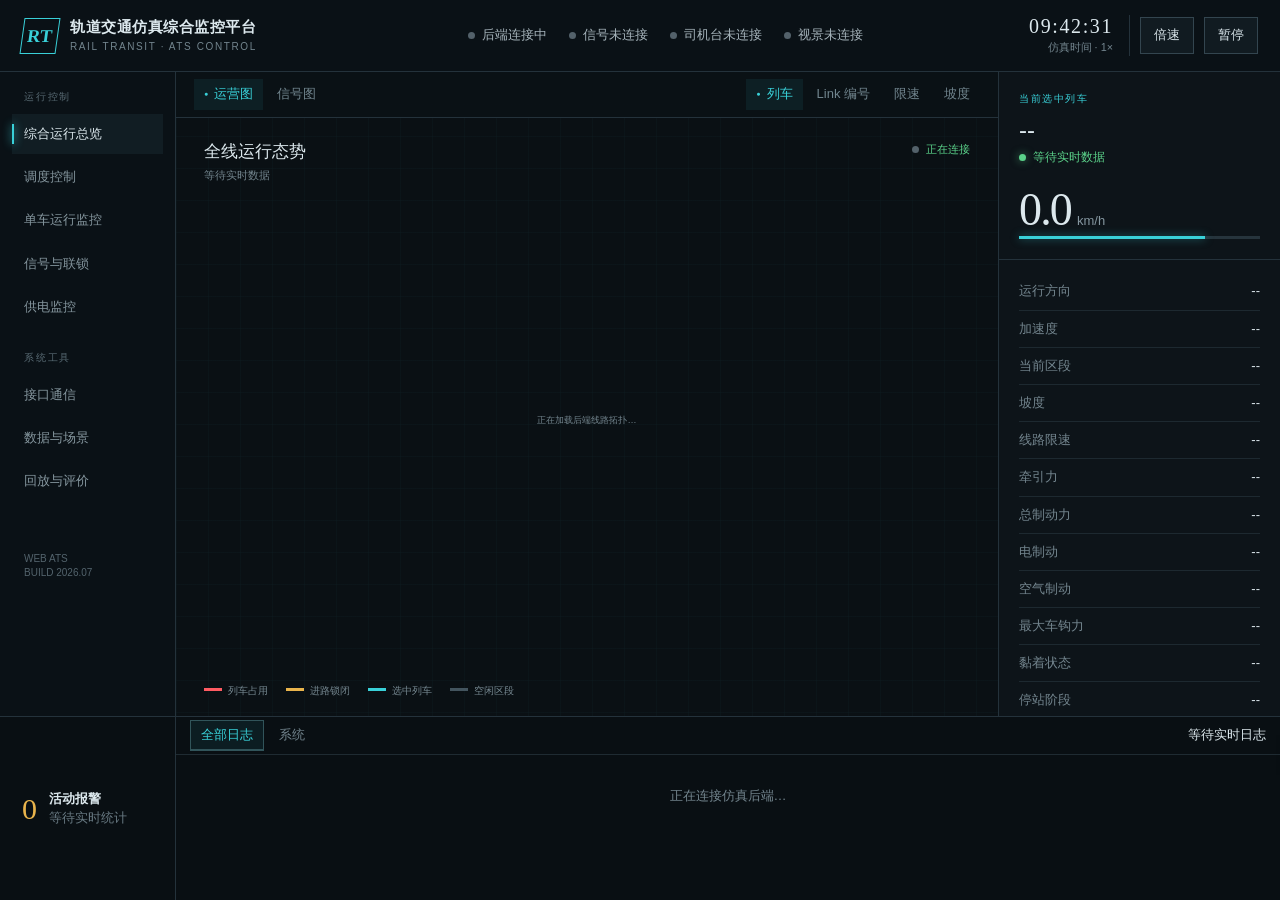
==== web-ats/index.html @ 75bfe8f9 "Merge branch 'main' into vehicle" ====
<!doctype html>
<html lang="zh-CN">
<head>
  <meta charset="UTF-8">
  <meta name="viewport" content="width=device-width, initial-scale=1.0">
  <title>轨道交通仿真综合监控平台</title>
  <style>
    :root {
      --bg: #080d11; --panel: #0d1419; --panel-2: #101a20; --line: #24323b;
      --text: #dce8ed; --muted: #73858e; --cyan: #39d0d8; --red: #ff5b62;
      --amber: #e9b44c; --green: #5bd28a; --rail: #43545e;
    }
    * { box-sizing: border-box; }
    html, body { margin: 0; height: 100%; overflow: hidden; }
    body { font: 13px/1.4 "Microsoft YaHei UI", "Segoe UI", sans-serif; color: var(--text); background: var(--bg); }
    button { font: inherit; color: inherit; }
    .app { height: 100vh; display: grid; grid-template-rows: 72px 1fr 184px; }
    .topbar { display: grid; grid-template-columns: 280px 1fr auto; align-items: center; padding: 0 22px; border-bottom: 1px solid var(--line); background: #0a1116; }
    .brand { display: flex; align-items: center; gap: 12px; letter-spacing: .04em; }
    .brand-mark { width: 36px; height: 36px; display: grid; place-items: center; border: 1px solid var(--cyan); color: var(--cyan); font: 700 18px "Segoe UI"; transform: skew(-8deg); }
    .brand strong { display: block; font-size: 15px; }
    .brand small { color: var(--muted); font-size: 10px; letter-spacing: .16em; }
    .system-strip { display: flex; justify-content: center; gap: 22px; }
    .system-strip span { color: #a5b3ba; white-space: nowrap; }
    .dot { display: inline-block; width: 7px; height: 7px; margin-right: 7px; border-radius: 50%; background: var(--green); box-shadow: 0 0 8px color-mix(in srgb, var(--green) 60%, transparent); }
    .dot.off { background: #53616a; box-shadow: none; }
    .top-actions { display: flex; align-items: center; gap: 10px; }
    .clock { padding-right: 16px; border-right: 1px solid var(--line); text-align: right; }
    .clock strong { display: block; font: 500 20px "Segoe UI"; letter-spacing: .08em; }
    .clock small { color: var(--muted); }
    .button { padding: 8px 13px; border: 1px solid #33454f; background: #111b21; cursor: pointer; transition: .18s ease; }
    .button:hover { border-color: var(--cyan); color: var(--cyan); }
    .button.active { color: #061013; background: var(--cyan); border-color: var(--cyan); }

    .workspace { min-height: 0; display: grid; grid-template-columns: 176px minmax(640px, 1fr) 282px; }
    .sidebar { border-right: 1px solid var(--line); background: #0a1116; padding: 18px 12px; }
    .section-label { margin: 0 12px 10px; color: #586a73; font-size: 10px; letter-spacing: .18em; }
    .nav { display: grid; gap: 3px; }
    .nav button { position: relative; width: 100%; padding: 11px 12px; border: 0; background: transparent; color: #85969e; text-align: left; cursor: pointer; }
    .nav button::before { content: ""; position: absolute; left: 0; top: 10px; bottom: 10px; width: 2px; background: transparent; }
    .nav button:hover { color: var(--text); background: #0e181e; }
    .nav button.active { color: var(--text); background: #111d23; }
    .nav button.active::before { background: var(--cyan); box-shadow: 0 0 9px var(--cyan); }
    .nav .num { float: right; color: #52626b; font: 10px "Segoe UI"; }
    .sidebar-meta { position: absolute; bottom: 136px; left: 24px; color: #53636c; font-size: 10px; }

    .main { min-width: 0; min-height: 0; display: grid; grid-template-rows: 46px 1fr; background-color: #0a1014; background-image: linear-gradient(rgba(57,208,216,.025) 1px, transparent 1px), linear-gradient(90deg, rgba(57,208,216,.025) 1px, transparent 1px); background-size: 32px 32px; }
    .toolbar { display: flex; align-items: center; justify-content: space-between; padding: 0 18px; border-bottom: 1px solid var(--line); background: rgba(10,17,22,.9); }
    .view-tabs, .layer-tools { display: flex; gap: 4px; }
    .tool { padding: 6px 10px; border: 0; color: #71858e; background: transparent; cursor: pointer; }
    .tool:hover, .tool.active { color: var(--cyan); background: rgba(57,208,216,.07); }
    .tool.active::before { content: "●"; font-size: 7px; margin-right: 6px; vertical-align: 2px; }
    .zoom-group { display: flex; align-items: center; gap: 3px; margin-left: 12px; padding-left: 12px; border-left: 1px solid var(--line); }
    .zoom-btn { width: 24px; height: 24px; padding: 0; border: 1px solid #33454f; color: #71858e; background: #111b21; cursor: pointer; font: 12px "Segoe UI"; display: grid; place-items: center; transition: .18s ease; }
    .zoom-btn:hover { border-color: var(--cyan); color: var(--cyan); }
    .zoom-slider { -webkit-appearance: none; width: 72px; height: 3px; background: #33454f; border-radius: 2px; outline: none; cursor: pointer; }
    .zoom-slider::-webkit-slider-thumb { -webkit-appearance: none; width: 12px; height: 12px; border-radius: 50%; background: var(--cyan); cursor: pointer; }
    .zoom-label { color: #71858e; font-size: 10px; min-width: 32px; text-align: center; }
    .map { position: relative; min-height: 0; overflow: hidden; padding: 24px 26px 12px; }
    .map-title { position: absolute; top: 22px; left: 28px; z-index: 2; }
    .map-title h1 { margin: 0; font-size: 17px; font-weight: 500; }
    .map-title p { margin: 4px 0 0; color: var(--muted); font-size: 11px; }
    .map-badge { position: absolute; top: 24px; right: 28px; color: var(--green); font-size: 11px; }
    .track-svg { width: 100%; height: 100%; min-height: 430px; }
    .rail { fill: none; stroke: var(--rail); stroke-width: 4; }
    .rail.locked { stroke: var(--amber); stroke-width: 7; opacity: .9; }
    .rail.occupied { stroke: var(--red); stroke-width: 8; }
    .platform { stroke: #71838c; stroke-width: 2; }
    .station text { fill: #91a2aa; font-size: 11px; text-anchor: middle; }
    .station circle { fill: #0b1217; stroke: #657780; stroke-width: 2; }
    .signal { stroke: #0a1014; stroke-width: 2; }
    .train { cursor: pointer; filter: drop-shadow(0 0 8px rgba(57,208,216,.25)); transition: filter .2s ease; }
    .train:hover, .train.selected { filter: drop-shadow(0 0 11px rgba(57,208,216,.8)) brightness(1.12); }
    .train rect { fill: #d9edf0; stroke: var(--cyan); stroke-width: 2; }
    .train text { fill: #071014; font-size: 11px; font-weight: 700; text-anchor: middle; }
    .train-tag { fill: var(--text); font-size: 10px; text-anchor: middle; }
    .direction { fill: #53656e; font-size: 10px; letter-spacing: .18em; }
    .legend { position: absolute; left: 28px; bottom: 18px; display: flex; gap: 18px; color: #768891; font-size: 10px; }
    .legend i { display: inline-block; width: 18px; height: 3px; margin: 0 6px 3px 0; background: var(--rail); }
    .legend .l-red { background: var(--red); } .legend .l-amber { background: var(--amber); } .legend .l-cyan { background: var(--cyan); }

    .inspector { border-left: 1px solid var(--line); background: var(--panel); overflow: auto; }
    .inspector-head { padding: 20px; border-bottom: 1px solid var(--line); }
    .eyebrow { color: var(--cyan); font-size: 10px; letter-spacing: .16em; }
    .inspector h2 { margin: 7px 0 2px; font-size: 24px; font-weight: 500; }
    .state-line { color: var(--green); font-size: 12px; }
    .speed { display: flex; align-items: baseline; gap: 6px; margin-top: 18px; }
    .speed strong { font: 300 46px "Segoe UI"; letter-spacing: -.04em; }
    .speed span { color: #84969f; }
    .speedbar { height: 3px; background: #26343c; }
    .speedbar span { display: block; width: 77%; height: 100%; background: var(--cyan); box-shadow: 0 0 8px rgba(57,208,216,.5); }
    .metrics { padding: 13px 20px; }
    .metric { display: flex; justify-content: space-between; padding: 9px 0; border-bottom: 1px solid rgba(36,50,59,.7); }
    .metric span { color: var(--muted); } .metric b { font-weight: 500; }
    .metric .safe { color: var(--green); }
    .inspector-actions { padding: 8px 20px 20px; display: grid; grid-template-columns: 1fr 1fr; gap: 8px; }
    .danger { border-color: #71373c; color: #ff8c91; }
    .danger:hover { border-color: var(--red); color: white; background: #4c2025; }

    .dock { display: grid; grid-template-columns: 176px 1fr; border-top: 1px solid var(--line); background: #090f13; }
    .alarm-count { display: flex; align-items: center; gap: 12px; padding: 0 22px; border-right: 1px solid var(--line); }
    .alarm-count strong { font: 400 30px "Segoe UI"; color: var(--amber); }
    .dock-main { min-width: 0; display: grid; grid-template-rows: 38px 1fr; }
    .dock-tabs { display: flex; align-items: end; gap: 2px; border-bottom: 1px solid #1f2b32; padding-left: 14px; }
    .dock-tabs button { padding: 8px 13px; border: 0; background: transparent; color: #657780; cursor: pointer; }
    .dock-tabs button.active { color: var(--text); border-bottom: 2px solid var(--cyan); }
    .dock-tabs { justify-content: space-between; align-items: center; padding: 0 14px; }
    .log-filters { display: flex; gap: 4px; overflow-x: auto; }
    .log-filters button { padding: 5px 10px; border: 1px solid transparent; background: transparent; color: #71838c; cursor: pointer; white-space: nowrap; }
    .log-filters button.active { color: var(--cyan); border-color: #31545a; background: rgba(57,208,216,.07); }
    .log { overflow: auto; padding: 7px 18px 12px; color: #87979f; }
    .log-row { display: grid; grid-template-columns: 92px 72px 90px minmax(240px,1fr) 92px 80px; gap: 8px; padding: 4px 0; border-bottom: 1px solid rgba(36,50,59,.45); }
    .log-row time { color: #556871; font-family: Consolas, monospace; }
    .log-row .ok { color: var(--green); } .log-row .warn { color: var(--amber); }
    .log-row .critical { color: var(--red); }
    .log-empty { padding: 25px 0; color: var(--muted); text-align: center; }
    .inline-form { display: flex; align-items: end; gap: 8px; padding: 12px 0 18px; border-bottom: 1px solid var(--line); }
    .field { display: grid; gap: 5px; min-width: 110px; }
    .field label { color: var(--muted); font-size: 10px; }
    .field input, .field select { height: 34px; padding: 0 9px; border: 1px solid #33454f; color: var(--text); background: #0b1318; font: inherit; }
    .field input:focus, .field select:focus { outline: 1px solid var(--cyan); border-color: var(--cyan); }
    .button:disabled { opacity: .45; cursor: not-allowed; }

    .modal-backdrop { position: fixed; inset: 0; display: grid; place-items: center; z-index: 10; background: rgba(2,7,10,.72); backdrop-filter: blur(4px); opacity: 0; pointer-events: none; transition: opacity .2s; }
    .modal-backdrop.open { opacity: 1; pointer-events: auto; }
    .modal { width: 430px; border: 1px solid #3b4a52; background: #10181e; box-shadow: 0 24px 90px #000; transform: translateY(10px); transition: transform .2s; }
    .open .modal { transform: none; }
    .modal header { padding: 18px 20px; border-bottom: 1px solid var(--line); }
    .modal header strong { display: block; font-size: 16px; color: #ff9ba0; }
    .modal .content { padding: 18px 20px; color: #9aabb3; }
    .modal .content p { margin: 0 0 14px; color: var(--text); }
    .modal .content dl { display: grid; grid-template-columns: 1fr 1fr; gap: 7px; margin: 0; }
    .modal dt { color: #657780; } .modal dd { margin: 0; text-align: right; }
    .modal footer { padding: 14px 20px; display: flex; justify-content: flex-end; gap: 8px; border-top: 1px solid var(--line); }
    .toast { position: fixed; right: 24px; bottom: 136px; z-index: 20; padding: 12px 16px; border-left: 3px solid var(--green); background: #13221c; box-shadow: 0 12px 40px #0008; transform: translateX(120%); transition: transform .3s ease; }
    .toast.show { transform: none; }
    .workspace { position: relative; }
    .subpage { position: absolute; z-index: 5; inset: 0 0 0 176px; display: none; overflow: auto; background: #0a1014; animation: pageIn .22s ease; }
    .subpage.open { display: block; }
    @keyframes pageIn { from { opacity: 0; transform: translateY(6px); } to { opacity: 1; transform: none; } }
    .page-head { height: 78px; display: flex; align-items: center; justify-content: space-between; padding: 0 28px; border-bottom: 1px solid var(--line); background: #0b1217; }
    .page-head h1 { margin: 0 0 4px; font-size: 20px; font-weight: 500; } .page-head p { margin: 0; color: var(--muted); font-size: 11px; }
    .page-body { height: calc(100% - 78px); min-height: 600px; display: grid; }
    .split { grid-template-columns: minmax(520px, 1fr) 360px; }
    .pane { min-width: 0; padding: 22px 26px; border-right: 1px solid var(--line); overflow: auto; }
    .pane:last-child { border-right: 0; }
    .pane-title { display: flex; justify-content: space-between; align-items: center; margin-bottom: 16px; }
    .pane-title h2 { margin: 0; font-size: 14px; font-weight: 500; } .pane-title span { color: var(--muted); font-size: 10px; }
    .data-table { width: 100%; border-collapse: collapse; }
    .data-table th { padding: 10px 12px; border-bottom: 1px solid #35454e; color: #62747d; font-size: 10px; font-weight: 500; text-align: left; letter-spacing: .08em; }
    .data-table td { padding: 13px 12px; border-bottom: 1px solid #1d2930; color: #a8b7be; }
    .data-table tr[data-select] { cursor: pointer; } .data-table tbody tr:hover, .data-table tr.selected { background: rgba(57,208,216,.06); }
    .data-table tr.selected td:first-child { box-shadow: inset 2px 0 var(--cyan); color: var(--cyan); }
    .status { display: inline-flex; align-items: center; gap: 6px; } .status::before { content:""; width: 6px; height: 6px; border-radius: 50%; background: var(--green); }
    .status.warn::before { background: var(--amber); } .status.stop::before { background: var(--red); } .status.off::before { background: #53616a; }
    .command-hero { padding: 16px 0 22px; border-bottom: 1px solid var(--line); }
    .command-hero strong { display:block; font: 300 34px "Segoe UI"; } .command-hero span { color: var(--green); }
    .command-grid { display: grid; grid-template-columns: 1fr 1fr; gap: 8px; margin-top: 18px; }
    .command-grid .button { text-align: left; } .command-grid .wide { grid-column: 1/-1; }
    .big-speed { display: grid; place-items: center; min-height: 265px; border-bottom: 1px solid var(--line); background: radial-gradient(circle, rgba(57,208,216,.07), transparent 55%); }
    .big-speed strong { font: 300 92px "Segoe UI"; letter-spacing: -.07em; } .big-speed small { color: var(--muted); font-size: 14px; }
    .arc { width: 330px; height: 8px; margin-top: -48px; background: linear-gradient(90deg,var(--cyan) 77%,#26343c 77%); box-shadow: 0 0 14px rgba(57,208,216,.25); }
    .chart { position: relative; height: 220px; margin-top: 20px; border-left: 1px solid #31414a; border-bottom: 1px solid #31414a; background-image: linear-gradient(rgba(57,208,216,.04) 1px,transparent 1px),linear-gradient(90deg,rgba(57,208,216,.04) 1px,transparent 1px); background-size: 44px 44px; overflow:hidden; }
    .chart svg { width:100%; height:100%; } .chart-label { position:absolute; top:8px; left:12px; color:var(--muted); font-size:10px; }
    .kv-grid { display:grid; grid-template-columns:1fr 1fr; gap:0 22px; } .kv { display:flex; justify-content:space-between; padding:11px 0; border-bottom:1px solid #1e2b32; } .kv span{color:var(--muted)}
    .signal-canvas { position:relative; min-height:430px; margin-top:12px; border:1px solid #213039; background-color:#080e12; background-image:radial-gradient(#25343d 1px,transparent 1px); background-size:20px 20px; overflow:hidden; }
    .signal-canvas svg { width:100%; height:100%; min-height:430px; } .device-list { display:grid; gap:0; }
    .device { display:grid; grid-template-columns:58px 1fr auto; gap:10px; padding:12px 0; border-bottom:1px solid #202d34; align-items:center; } .device code{color:var(--cyan)} .device small{color:var(--muted)}
    .topology { display:grid; grid-template-columns:repeat(5,1fr); align-items:center; gap:18px; margin:42px 0 52px; }
    .node { padding:18px 10px; border:1px solid #344750; text-align:center; background:#0d171c; } .node.core { border-color:var(--cyan); box-shadow:0 0 22px rgba(57,208,216,.09); }
    .connector { height:1px; background:linear-gradient(90deg,#344750,var(--cyan),#344750); }
    .hexbox { margin-top:15px; padding:14px; border:1px solid #263740; color:#8ca1aa; background:#070c0f; font:12px/1.8 Consolas,monospace; word-spacing:8px; }
    .power-state { display:grid; grid-template-columns:1fr 1fr; align-items:center; min-height:240px; border-bottom:1px solid var(--line); }
    .power-value strong { display:block; font:300 62px "Segoe UI"; color:var(--green); } .power-value span{color:var(--muted)}
    .power-line { position:relative; height:54px; background:linear-gradient(90deg,var(--green),var(--green)) center/100% 3px no-repeat; } .power-line i{position:absolute;top:19px;width:16px;height:16px;border:3px solid var(--green);background:#0a1014;transform:rotate(45deg)}
    .scene-grid { display:grid; grid-template-columns:repeat(3,1fr); border-top:1px solid var(--line); border-left:1px solid var(--line); } .scene { min-height:150px; padding:20px; border-right:1px solid var(--line); border-bottom:1px solid var(--line); cursor:pointer; } .scene:hover{background:#101a20}.scene.active{box-shadow:inset 0 2px var(--cyan);background:rgba(57,208,216,.05)} .scene h3{margin:28px 0 5px;font-size:15px}.scene p{margin:0;color:var(--muted);font-size:11px}
    .timeline { height:72px; display:flex; align-items:center; gap:14px; border-bottom:1px solid var(--line); } .timeline .track{flex:1;height:3px;background:#2a3941;position:relative}.timeline .track span{display:block;width:64%;height:100%;background:var(--cyan)}.timeline .track i{position:absolute;left:64%;top:-6px;width:15px;height:15px;border-radius:50%;background:var(--cyan)}
    .score { font:300 68px "Segoe UI"; color:var(--cyan); } .score small{font-size:12px;color:var(--muted)}
    .handle-traction { border-color:#4ade80; color:#4ade80; background:#0a1a0e; } .handle-traction:hover,.handle-traction.active { background:#16a34a; color:#fff; border-color:#16a34a; }
    .handle-brake { border-color:#f87171; color:#f87171; background:#1a0a0a; } .handle-brake:hover,.handle-brake.active { background:#dc2626; color:#fff; border-color:#dc2626; }
    .handle-coast { border-color:#94a3b8; color:#94a3b8; background:#111; } .handle-coast:hover,.handle-coast.active { background:#64748b; color:#fff; border-color:#64748b; }
    @media (max-width: 1100px) { .workspace { grid-template-columns: 150px 1fr 250px; } .system-strip span:nth-child(n+3) { display:none; } .sidebar-meta { display:none; } }
  </style>
</head>
<body>
  <div class="app">
    <header class="topbar">
      <div class="brand"><div class="brand-mark">RT</div><div><strong>轨道交通仿真综合监控平台</strong><small>RAIL TRANSIT · ATS CONTROL</small></div></div>
      <div class="system-strip">
        <span id="backendStatus"><i class="dot off"></i>后端连接中</span><span id="signalStatus"><i class="dot off"></i>信号未连接</span><span id="plcStatus"><i class="dot off"></i>司机台未连接</span><span id="visionStatus"><i class="dot off"></i>视景未连接</span>
      </div>
      <div class="top-actions"><div class="clock"><strong id="clock">09:42:31</strong><small>仿真时间 · <span id="rate">1×</span></small></div><button class="button" id="speedBtn">倍速</button><button class="button" id="pauseBtn">暂停</button></div>
    </header>

    <section class="workspace">
      <aside class="sidebar">
        <p class="section-label">运行控制</p>
        <nav class="nav" aria-label="运行控制">
          <button class="active" data-page="overview" aria-current="page">综合运行总览</button><button data-page="dispatch">调度控制</button><button data-page="train">单车运行监控</button><button data-page="signal">信号与联锁</button><button data-page="power">供电监控</button>
        </nav>
        <p class="section-label" style="margin-top:24px">系统工具</p>
        <nav class="nav" aria-label="系统工具"><button data-page="interface">接口通信</button><button data-page="scene">数据与场景</button><button data-page="replay">回放与评价</button></nav>
        <div class="sidebar-meta">WEB ATS<br>BUILD 2026.07</div>
      </aside>

      <main class="main">
        <div class="toolbar">
          <div class="view-tabs"><button class="tool active" data-view="overview" aria-pressed="true">运营图</button><button class="tool" data-view="signal" aria-pressed="false">信号图</button></div>
          <div class="layer-tools"><button class="tool active" data-layer="trains" aria-pressed="true">列车</button><button class="tool" data-layer="links" aria-pressed="false">Link 编号</button><button class="tool" disabled title="后端尚未提供线路限速曲线">限速</button><button class="tool" disabled title="后端尚未提供坡度曲线">坡度</button></div>
        </div>
        <div class="map">
          <div class="map-title"><h1>全线运行态势</h1><p id="mapSummary">等待实时数据</p></div><div class="map-badge data-health" id="dataHealth"><i class="dot off"></i>正在连接</div>
          <svg class="track-svg" id="overviewTrackSvg" viewBox="0 0 1100 540" role="img" aria-label="后端主干线实时运行图"><text x="550" y="270" text-anchor="middle" fill="#73858e">正在加载后端线路拓扑…</text></svg>
          <aside class="link-detail" id="linkDetail" hidden aria-live="polite"><header><h2 id="linkDetailTitle">Link 详情</h2><button id="closeLinkDetail" aria-label="关闭区段详情">✕</button></header><dl><dt>方向</dt><dd id="linkDirection">—</dd><dt>里程范围</dt><dd id="linkRange">—</dd><dt>区段长度</dt><dd id="linkLength">—</dd><dt>占用状态</dt><dd id="linkOccupancy">—</dd><dt>锁闭状态</dt><dd id="linkLock">—</dd><dt>邻近车站</dt><dd id="linkStations">—</dd></dl></aside>
          <div class="legend"><span><i class="l-red"></i>列车占用</span><span><i class="l-amber"></i>进路锁闭</span><span><i class="l-cyan"></i>选中列车</span><span><i></i>空闲区段</span></div>
        </div>
      </main>

      <aside class="inspector">
        <div class="inspector-head"><div class="eyebrow">当前选中列车</div><h2 id="trainName">--</h2><div class="state-line"><i class="dot"></i><span id="trainState">等待实时数据</span></div><div class="speed"><strong id="trainSpeed">0.0</strong><span>km/h</span></div><div class="speedbar"><span id="speedBar"></span></div></div>
        <div class="metrics"><div class="metric"><span>运行方向</span><b id="direction">--</b></div><div class="metric"><span>加速度</span><b id="acceleration">--</b></div><div class="metric"><span>当前区段</span><b id="section">--</b></div><div class="metric"><span>坡度</span><b id="gradient">--</b></div><div class="metric"><span>线路限速</span><b id="limit">--</b></div><div class="metric"><span>牵引力</span><b id="tractiveForce">--</b></div><div class="metric"><span>总制动力</span><b id="brakeForce">--</b></div><div class="metric"><span>电制动</span><b id="electricBrake">--</b></div><div class="metric"><span>空气制动</span><b id="frictionBrake">--</b></div><div class="metric"><span>最大车钩力</span><b id="couplerForce">--</b></div><div class="metric"><span>黏着状态</span><b id="adhesionStatus">--</b></div><div class="metric"><span>停站阶段</span><b id="stationPhase">--</b></div><div class="metric"><span>前方信号</span><b id="signalOverview">--</b></div><div class="metric"><span>下一站 / 站距</span><b id="nextStation">--</b></div><div class="metric"><span>供电状态</span><b class="safe" id="overviewPower">--</b></div><div class="metric"><span>车门状态</span><b id="overviewDoors">--</b></div><div class="metric"><span>天气/黏着</span><b id="overviewWeather">--</b></div><div class="metric"><span>编组</span><b id="overviewConsist">--</b></div><div class="metric"><span>牵引电耗</span><b id="overviewTractionEnergy">--</b></div><div class="metric"><span>再生回收</span><b id="overviewRegenEnergy">--</b></div><div class="metric"><span>净能耗 / 吨公里</span><b id="overviewNetEnergy">--</b></div></div>
        <div class="inspector-actions"><button class="button" id="detailBtn">单车详情</button><button class="button danger" id="emergencyBtn">紧急停车</button></div>
      </aside>
      <section class="subpage" id="subpage"></section>
    </section>

    <footer class="dock">
      <div class="alarm-count"><strong id="alarmCount">0</strong><div><b>活动报警</b><br><span id="alarmSummary" style="color:#697a83">等待实时统计</span></div></div>
      <div class="dock-main"><div class="dock-tabs"><div class="log-filters" id="logFilters"><button class="active" data-log-train="">全部日志</button><button data-log-train="system">系统</button></div><span id="logCount">等待实时日志</span></div><div class="log" id="eventLog"><div class="log-empty">正在连接仿真后端…</div></div></div>
    </footer>
  </div>

  <div class="modal-backdrop" id="modal"><div class="modal"><header><strong>确认紧急停车命令</strong><span>该操作将立即切除牵引并施加最大制动力</span></header><div class="content"><p>确认对 <b id="modalTrain">2车</b> 下发紧急停车命令？</p><dl><dt>当前速度</dt><dd id="modalSpeed">61.4 km/h</dd><dt>当前位置</dt><dd>Link 38 / Seg 127</dd><dt>预计制动距离</dt><dd>246 m</dd></dl></div><footer><button class="button" id="cancelBtn">取消</button><button class="button danger" id="confirmBtn">确认紧急停车</button></footer></div></div>
  <div class="toast" id="toast">✓ 2车紧急停车命令已执行，车辆进入紧急制动状态。</div>
  <script>
    const trains = {
      1:{speed:'43.8',state:'ATO 正常运行',direction:'上行',section:'苏庄—良乡南关',next:'良乡南关',distance:'716 m',limit:'70 km/h',signal:'● 绿灯'},
      2:{speed:'61.4',state:'ATO 正常运行',direction:'下行',section:'良乡大学城北—良乡大学城',next:'良乡大学城',distance:'483 m',limit:'80 km/h',signal:'● 绿灯'},
      3:{speed:'0.0',state:'站台扣车',direction:'下行',section:'稻田站台',next:'长阳',distance:'—',limit:'60 km/h',signal:'● 红灯'}
    };
    const pageTemplates = {
      drive: `<header class="page-head"><div><h1>司控器驾驶</h1><p id="driveSubtitle">模拟实体司控器手柄 — 仅手动模式可用</p></div><div class="field"><label for="driveTrainSelect">控制列车</label><select id="driveTrainSelect"></select></div></header><div class="page-body split"><section class="pane"><div class="pane-title"><h2>司控器手柄</h2><span id="driveMode">等待数据</span></div><div class="command-hero"><strong id="driveLevelName">COAST</strong><span id="driveLevelDesc">惰行</span></div><div style="display:grid;grid-template-columns:1fr 1fr;gap:0 16px;margin:8px 0"><div><div style="color:var(--green);font-size:10px;margin-bottom:4px">牵引力 %</div><div class="speedbar" style="height:12px;border-radius:6px"><span id="driveTractionBar" style="width:0%;background:linear-gradient(90deg,#4ade80,#16a34a);border-radius:6px;display:block;height:100%"></span></div></div><div><div style="color:var(--red);font-size:10px;margin-bottom:4px">制动力 %</div><div class="speedbar" style="height:12px;border-radius:6px"><span id="driveBrakeBar" style="width:0%;background:linear-gradient(270deg,#f87171,#dc2626);border-radius:6px;display:block;height:100%;margin-left:auto"></span></div></div></div><div class="command-grid" style="margin-top:14px"><button class="button handle-traction" data-handle="FULL_TRACTION">P3 全力牵引<br><small>100%</small></button><button class="button handle-traction" data-handle="MEDIUM_TRACTION">P2 中速牵引<br><small>66%</small></button><button class="button handle-traction" data-handle="LOW_TRACTION">P1 低速牵引<br><small>33%</small></button><button class="button handle-coast active wide" data-handle="COAST">惰行 · COAST<br><small>0%</small></button><button class="button handle-brake" data-handle="SERVICE_BRAKE">B1 常用制动<br><small>40%</small></button><button class="button handle-brake" data-handle="FULL_BRAKE">B2 全制动<br><small>70%</small></button><button class="button danger" data-handle="EMERGENCY_BRAKE">EB 紧急制动<br><small>100%</small></button></div><p style="color:var(--muted);margin-top:12px">提示：若列车处于自动驾驶模式，手柄按钮将被禁用。请先切换到手动驾驶。</p></section><aside class="pane"><div class="pane-title"><h2>实时车辆状态</h2><span id="driveSpeed">--</span></div><div class="big-speed"><div><strong id="driveSpeedValue">0.0</strong> <small>km/h</small></div></div><div class="kv-grid"><div class="kv"><span>驾驶模式</span><b id="driveRunningMode">--</b></div><div class="kv"><span>当前级位</span><b id="driveCurrentLevel">COAST</b></div><div class="kv"><span>牵引百分比</span><b id="driveThrottlePct">0%</b></div><div class="kv"><span>制动百分比</span><b id="driveBrakePct">0%</b></div><div class="kv"><span>牵引力</span><b id="driveTractiveForce">--</b></div><div class="kv"><span>速度</span><b id="driveSpeedKv">--</b></div><div class="kv"><span>加速度</span><b id="driveAccel">--</b></div><div class="kv"><span>车门</span><b id="driveDoors">--</b></div></div><div class="pane-title" style="margin-top:16px"><h2>载荷与停站</h2></div><div class="inline-form" style="border-bottom:0;padding:8px 0"><div class="field"><label>载荷等级</label><select id="driveLoadSelect"><option value="AW0">AW0 空载</option><option value="AW1">AW1 满座</option><option value="AW2" selected>AW2 定员</option><option value="AW3">AW3 超载</option></select></div><div class="field"><label>停站时间 (s)</label><input id="driveDwellInput" type="number" min="1" max="300" value="20"></div><button class="button active" id="driveApplySettings">应用</button></div><div class="pane-title" style="margin-top:8px"><h2>快速操作</h2></div><div class="command-grid"><button class="button" data-command="depart">发车</button><button class="button danger" data-command="emergency-stop">紧急停车</button></div></aside></div>`,
      dispatch: `<header class="page-head"><div><h1>调度控制</h1><p>列车增删、运营交路与行车命令 · 命令结果同步写入单车日志</p></div></header><div class="page-body split"><section class="pane"><div class="pane-title"><h2>全线列车</h2><span id="liveTrainCount">等待实时数据</span></div><form class="inline-form" id="addTrainForm"><div class="field"><label for="newTrainId">列车编号</label><input id="newTrainId" value="2车" maxlength="20" required></div><div class="field"><label for="newTrainStation">始发站</label><select id="newTrainStation"></select></div><div class="field"><label for="newTrainDirection">方向</label><select id="newTrainDirection"><option value="1">下行</option><option value="-1">上行</option></select></div><button class="button active" type="submit">添加列车</button></form><table class="data-table"><thead><tr><th>列车</th><th>状态</th><th>方向</th><th>速度</th><th>下一站</th><th>交路</th></tr></thead><tbody id="dispatchTrainRows"></tbody></table><div class="chart"><span class="chart-label">运行图 · 距离 / 仿真时间</span><svg viewBox="0 0 700 210" preserveAspectRatio="none"><path d="M0 180 L170 125 L340 98 L520 42 L700 20" fill="none" stroke="#39d0d8" stroke-width="2"/><path d="M0 40 L180 75 L370 118 L520 145 L700 185" fill="none" stroke="#73858e" stroke-width="2"/></svg></div></section><aside class="pane"><div class="eyebrow">当前选中列车</div><div class="command-hero"><strong id="dispatchSelected">1车</strong><span><i class="dot"></i><span id="dispatchState">等待状态</span></span></div><div class="kv"><span>当前位置</span><b id="dispatchPosition">—</b></div><div class="kv"><span>当前交路</span><b id="dispatchPlan">—</b></div><div class="kv"><span>驾驶模式</span><b>ATO</b></div><div class="command-grid"><button class="button" data-command="depart">发车</button><button class="button" data-command="hold">扣车</button><button class="button" data-command="release">解除扣车</button><button class="button" data-command="restore">解除紧急</button><button class="button" data-command="plan">设置主线交路</button><button class="button danger" data-command="emergency-stop">紧急停车</button><button class="button danger wide" id="removeTrainBtn">删除当前列车</button><button class="button wide" id="fastForwardBtn">跳到下一站</button><div class="pane-title" style="margin-top:14px"><h2>交路与站跳</h2></div><div class="inline-form" style="padding:8px 0;border-bottom:0"><div class="field"><label>选择交路</label><select id="dispatchRouteSelect"><option value="">-- 选择交路 --</option></select></div><button class="button" id="dispatchRouteApply">应用</button></div><div class="inline-form" style="padding:8px 0;border-bottom:0"><div class="field"><label>跳转车站</label><select id="dispatchStationJump"><option value="">-- 选择车站 --</option></select></div><button class="button" id="dispatchStationJumpApply">跳转</button></div></aside></div>`,
      train: `<header class="page-head"><div><h1>单车运行监控</h1><p id="monitorSubtitle">选择列车查看独立运行状态</p></div><div class="field"><label for="monitorTrainSelect">监控列车</label><select id="monitorTrainSelect"></select></div></header><div class="page-body" style="display:flex;flex-direction:column"><div class="split" style="flex:1;min-height:0"><section class="pane"><div class="big-speed"><div><strong id="monitorSpeed">0.0</strong> <small>km/h</small><div style="text-align:center;color:#73858e">允许速度 <span id="monitorLimit">--</span> km/h</div></div><div class="arc" id="monitorSpeedArc"></div></div><div class="pane-title" style="margin-top:18px"><h2>当前运行位置</h2><span id="monitorPosition">--</span></div><table class="data-table"><tbody><tr><td>运行状态</td><td id="monitorStatus">--</td></tr><tr><td>当前交路</td><td id="monitorPlan">--</td></tr><tr><td>目标车站</td><td id="monitorTarget">--</td></tr><tr><td>距目标站</td><td id="monitorDistance">--</td></tr></tbody></table></section><aside class="pane"><div class="pane-title"><h2>车辆实时状态</h2><span>100 ms</span></div><div class="kv-grid"><div class="kv"><span>加速度</span><b id="monitorAcceleration">--</b></div><div class="kv"><span>牵引级位</span><b id="monitorThrottle">--</b></div><div class="kv"><span>制动级位</span><b id="monitorBrake">--</b></div><div class="kv"><span>牵引力</span><b id="monitorTractiveForce">--</b></div><div class="kv"><span>总制动力</span><b id="monitorBrakeForce">--</b></div><div class="kv"><span>电制动</span><b id="monitorElectricBrake">--</b></div><div class="kv"><span>空气制动</span><b id="monitorFrictionBrake">--</b></div><div class="kv"><span>最大车钩力</span><b id="monitorCouplerForce">--</b></div><div class="kv"><span>黏着状态</span><b id="monitorAdhesion">--</b></div><div class="kv"><span>坡度</span><b id="monitorGradient">--</b></div><div class="kv"><span>停站阶段</span><b id="monitorPhase">--</b></div><div class="kv"><span>再生比率</span><b id="monitorRegenRatio">--</b></div><div class="kv"><span>累计净能耗</span><b id="monitorEnergy">--</b></div><div class="kv"><span>吨公里能耗</span><b id="monitorKwhPer1000t">--</b></div><div class="kv"><span>编组</span><b id="monitorTotalMass">--</b></div><div class="kv"><span>供电</span><b id="monitorPower">--</b></div><div class="kv"><span>车门</span><b id="monitorDoors">--</b></div></div><div class="command-grid"><button class="button" data-command="depart">发车</button><button class="button" data-command="hold">扣车</button><button class="button" data-command="release">解除扣车</button><button class="button danger" data-command="emergency-stop">紧急停车</button></div><div class="pane-title" style="margin-top:18px"><h2>车门控制</h2></div><div class="command-grid"><button class="button" data-door="left">开左门</button><button class="button" data-door="right">开右门</button><button class="button" data-door="close">关门</button></div><div class="pane-title" style="margin-top:18px"><h2>驾驶模式</h2></div><div class="command-grid"><button class="button" data-mode="auto">切换自动驾驶</button><button class="button" data-mode="manual">切换手动驾驶</button></div><div class="pane-title" style="margin-top:18px"><h2>实时曲线</h2><span>500ms 轮询</span></div><div class="chart" style="height:120px"><svg id="monitorSpeedForceChart" viewBox="0 0 400 120" preserveAspectRatio="none"><text x="200" y="60" text-anchor="middle" fill="#73858e" font-size="10">速度/车钩力 · 等待数据</text></svg></div><div class="chart" style="height:120px;margin-top:8px"><svg id="monitorEnergyChart" viewBox="0 0 400 120" preserveAspectRatio="none"><text x="200" y="60" text-anchor="middle" fill="#73858e" font-size="10">能耗曲线 · 等待数据</text></svg></div></aside></div><section style="padding:12px 26px 16px;border-top:1px solid var(--line);background:var(--panel)"><div class="pane-title"><h2>单车力表格 (kN)</h2><span id="monitorForceTableCount">--</span></div><div style="overflow:auto;max-height:220px"><table class="data-table"><thead><tr><th>车</th><th>km/h</th><th>牵引</th><th>制动</th><th>电制动</th><th>空制动</th><th>Davis</th><th>坡道</th><th>车钩前</th><th>车钩后</th><th>合力</th><th>黏着</th></tr></thead><tbody id="monitorForceTableBody"><tr><td colspan="12" style="text-align:center;color:var(--muted)">等待力数据…</td></tr></tbody></table></div></section></div>`,
      signal: `<header class="page-head"><div><h1>信号与联锁</h1><p>主线取自校对后的 Link 链，车站与侧线取自后端语义线路模型</p></div><span class="status" id="signalRealtimeState">等待数据</span></header><div class="page-body split"><section class="pane"><div class="pane-title"><h2>全线联锁图</h2><span id="signalSummary">正在同步线路拓扑</span></div><div class="signal-canvas"><svg id="signalTrackSvg" viewBox="0 0 1100 430" role="img" aria-label="后端主干线实时联锁图"></svg></div></section><aside class="pane"><div class="pane-title"><h2>实时设备状态</h2><span id="signalDeviceCount">0 项</span></div><div class="device-list" id="signalDeviceList"><div class="log-empty">等待后端快照…</div></div></aside></div>`,
      power: `<header class="page-head"><div><h1>供电监控</h1><p>当前模型支持正常、低电压、断电与恢复四种供电状态</p></div><span class="status">全线供电状态实时同步</span></header><div class="page-body split"><section class="pane"><div class="power-state"><div class="power-value"><span>当前牵引能力</span><strong id="powerValue">100%</strong><span id="powerLabel">供电正常 · 无降级</span></div><div class="power-line"><i style="left:8%"></i><i style="left:32%"></i><i style="left:58%"></i><i style="left:84%"></i></div></div><div class="pane-title" style="margin-top:24px"><h2>全线供电区段</h2><span>4 区段</span></div><table class="data-table"><tbody><tr><td>PS-01 郭公庄—长阳</td><td><span class="status">正常</span></td><td>牵引能力跟随全线状态</td></tr><tr><td>PS-02 长阳—良乡大学城</td><td><span class="status">正常</span></td><td>牵引能力跟随全线状态</td></tr><tr><td>PS-03 良乡大学城—苏庄</td><td><span class="status">正常</span></td><td>牵引能力跟随全线状态</td></tr><tr><td>PS-04 苏庄—燕山</td><td><span class="status">正常</span></td><td>牵引能力跟随全线状态</td></tr></tbody></table></section><aside class="pane"><div class="pane-title"><h2>故障场景注入</h2><span>真实后端控制</span></div><p style="color:var(--muted)">切换后端 PowerSupply 状态；断电将切除列车牵引。</p><div class="command-grid"><button class="button active" data-power="NORMAL">正常供电</button><button class="button" data-power="LOW_VOLTAGE">模拟低电压</button><button class="button danger" data-power="POWER_OFF">模拟断电</button><button class="button" data-power="RECOVERING">恢复供电</button></div><div class="kv" style="margin-top:24px"><span>线路网压</span><b>未接入 / 1500 V</b></div><div class="kv"><span>线路电流</span><b>未接入</b></div><div class="kv"><span>恢复倒计时</span><b>—</b></div></aside></div>`,
      interface: `<header class="page-head"><div><h1>接口通信</h1><p>多系统连接状态、通信周期与报文解析调试</p></div><button class="button">导出通信日志</button></header><div class="page-body" style="grid-template-rows:auto 1fr;padding:0 28px"><div class="topology"><div class="node">信号系统<br><small>UDP · 250 ms</small></div><div class="connector"></div><div class="node core">Python 仿真核心<br><small>接口网关</small></div><div class="connector"></div><div class="node">实体司机台<br><small>TCP · 100 ms</small></div></div><div style="display:grid;grid-template-columns:1.1fr .9fr;gap:28px;min-height:0"><section><div class="pane-title"><h2>通信状态</h2><span>累计接收 105,793</span></div><table class="data-table"><thead><tr><th>子系统</th><th>协议</th><th>周期</th><th>状态</th><th>最近报文</th><th>接收</th></tr></thead><tbody><tr class="selected"><td>信号接口</td><td>UDP</td><td>250 ms</td><td><span class="status">正常</span></td><td>18 ms</td><td>18,435</td></tr><tr><td>信号反向</td><td>UDP</td><td>100 ms</td><td><span class="status">正常</span></td><td>42 ms</td><td>46,120</td></tr><tr><td>司机台 PLC</td><td>TCP</td><td>100 ms</td><td><span class="status">已连接</span></td><td>31 ms</td><td>41,238</td></tr><tr><td>ATP / DMI</td><td>Ethernet</td><td>160 ms</td><td><span class="status warn">模拟</span></td><td>—</td><td>—</td></tr><tr><td>视景系统</td><td>UDP</td><td>100 ms</td><td><span class="status off">未连接</span></td><td>—</td><td>0</td></tr></tbody></table></section><aside><div class="pane-title"><h2>接收报文 · Signal Gateway</h2><span>校验通过</span></div><div class="hexbox">FF F0 00 10 00 10 01 00<br>01 00 55 2A 10 7F 38 02<br>00 50 00 08 A1 C3 9E 7D</div><div class="device"><code>P11</code><div>道岔位置</div><b>反位</b></div><div class="device"><code>X0103</code><div>信号机显示</div><b style="color:var(--green)">绿灯</b></div><div class="device"><code>TRAIN-2</code><div>制动级位</div><b>18%</b></div></aside></div></div>`,
      scene: `<header class="page-head"><div><h1>数据与场景</h1><p>线路数据总览、运行环境与故障演示配置</p></div><button class="button active" id="sceneApplyBtn">应用当前场景</button></header><div class="page-body" style="display:block;padding:24px 28px"><div class="kv-grid" style="grid-template-columns:repeat(4,1fr);gap:24px"><div><div class="eyebrow">STATIONS</div><div class="score" id="sceneStationCount">--</div><span style="color:var(--muted)">运营车站</span></div><div><div class="eyebrow">SEGMENTS</div><div class="score" id="sceneSegmentCount">--</div><span style="color:var(--muted)">轨道区段</span></div><div><div class="eyebrow">SWITCHES</div><div class="score" id="sceneSwitchCount">--</div><span style="color:var(--muted)">道岔组</span></div><div><div class="eyebrow">SIGNALS</div><div class="score" id="sceneSignalCount">--</div><span style="color:var(--muted)">信号设备</span></div></div><div class="pane-title" style="margin-top:22px"><h2>线路数据源</h2><span id="sceneDataSource">--</span></div><div class="command-grid" style="margin-bottom:18px"><button class="button active" id="dataSourceDbBtn">数据库线路</button><button class="button" id="dataSourceDemoBtn">演示数据</button></div><div class="pane-title" style="margin-top:34px"><h2>运行场景</h2><span id="sceneTotalLength">线路总长 -- m</span></div><div class="scene-grid" id="sceneGrid"><div class="log-empty">加载场景列表…</div></div></div>`,
      replay: `<header class="page-head"><div><h1>运行回放与评价</h1><p id="replaySubtitle">加载回放数据…</p></div><div><button class="button" id="replayLoadBtn">加载回放</button></div></header><div class="page-body split"><section class="pane"><div class="timeline"><span id="replayTimeRange">—</span></div><div class="pane-title" style="margin-top:22px"><h2>速度回放</h2><span>从记录事件重建</span></div><div class="chart" style="height:300px"><svg id="replaySpeedChart" viewBox="0 0 800 280" preserveAspectRatio="none"><text x="400" y="140" text-anchor="middle" fill="#73858e">加载回放数据以生成曲线</text></svg></div><div class="log-row" style="margin-top:10px"><time id="replayEventCount">—</time><span>事件总数</span></div></section><aside class="pane"><div class="eyebrow">OPERATION SCORE</div><div class="score" id="replayScore">--<small> / 100</small></div><div id="replaySubScores"></div><div class="pane-title" style="margin-top:28px"><h2>关键事件</h2><span id="replayKeyEventCount">—</span></div><div class="device-list" id="replayKeyEvents"><div class="log-empty">加载回放数据…</div></div></aside></div>`,
      consist: `<header class="page-head"><div><h1>编组配置</h1><p id="consistSubtitle">查看和切换列车编组预设</p></div><div class="field"><label for="consistTrainSelect">目标列车</label><select id="consistTrainSelect"></select></div></header><div class="page-body split"><section class="pane"><div class="pane-title"><h2>编组预设</h2><span id="consistCurrentLabel">--</span></div><div class="command-grid" style="margin-top:8px"><button class="button active" data-consist-preset="4M2T">4M2T · 4动2拖<br><small>典型地铁编组</small></button><button class="button" data-consist-preset="6M0T">6M0T · 全动车<br><small>高性能模式</small></button><button class="button" data-consist-preset="1M4T">1M4T · 动力集中<br><small>机车牵引模式</small></button></div><div class="pane-title" style="margin-top:22px"><h2>当前编组详情</h2></div><div class="kv-grid" id="consistSummary"><div class="kv"><span>总节数</span><b id="consistCarCount">--</b></div><div class="kv"><span>动车/拖车</span><b id="consistMT">--</b></div><div class="kv"><span>总质量</span><b id="consistMass">--</b></div><div class="kv"><span>总长度</span><b id="consistLength">--</b></div></div></section><aside class="pane"><div class="pane-title"><h2>车辆明细</h2><span id="consistDetailCount">--</span></div><div style="overflow:auto;max-height:500px"><table class="data-table"><thead><tr><th>#</th><th>类型</th><th>质量(t)</th><th>长度(m)</th><th>最大牵引(kN)</th><th>常用制动(kN)</th><th>紧急制动(kN)</th></tr></thead><tbody id="consistDetailBody"><tr><td colspan="7" style="text-align:center;color:var(--muted)">选择列车查看编组</td></tr></tbody></table></div></aside></div>`,
      network: `<header class="page-head"><div><h1>网络通信</h1><p>管理各子系统的网络连接状态</p></div><button class="button active" id="networkToggleBtn">开启网络</button></header><div class="page-body split"><section class="pane"><div class="pane-title"><h2>通信状态</h2><span id="networkStatusSummary">--</span></div><table class="data-table"><thead><tr><th>子系统</th><th>协议</th><th>周期</th><th>状态</th></tr></thead><tbody><tr><td>车辆UDP</td><td>UDP</td><td>20 ms</td><td><span class="status" id="netVehicleUdp">--</span></td></tr><tr><td>信号网关</td><td>UDP</td><td>250 ms</td><td><span class="status" id="netSignalGateway">--</span></td></tr><tr><td>司机台PLC</td><td>TCP</td><td>100 ms</td><td><span class="status" id="netPlc">--</span></td></tr><tr><td>视景系统</td><td>UDP</td><td>100 ms</td><td><span class="status" id="netVision">--</span></td></tr><tr><td>司机显示屏</td><td>TCP</td><td>100 ms</td><td><span class="status" id="netCabDisplay">--</span></td></tr></tbody></table></section><aside class="pane"><div class="pane-title"><h2>网络控制</h2></div><p style="color:var(--muted)">控制所有子系统的网络通信启停。关闭后将断开所有外部接口连接。</p><div class="command-grid"><button class="button active" id="networkStartBtn">启动通信</button><button class="button danger" id="networkStopBtn">停止通信</button></div></aside></div>`
    };
    let selectedTrainId='1车', seconds=9*3600+42*60+31, rate=1, paused=false, liveState=null, socket=null, snapshotTimer=null, logTrain='', trackZoom=1.0;
    const chartBuffers = {}; const MAX_CHART_POINTS = 200;
    function pushChartPoint(trainId, field, value) {
      if (!chartBuffers[trainId]) chartBuffers[trainId] = {};
      if (!chartBuffers[trainId][field]) chartBuffers[trainId][field] = [];
      const buf = chartBuffers[trainId][field];
      buf.push({t: liveState?.simTime || 0, v: value});
      if (buf.length > MAX_CHART_POINTS) buf.shift();
    }
    const $=id=>document.getElementById(id);
    const escapeHtml=value=>String(value??'').replace(/[&<>"']/g,char=>({'&':'&amp;','<':'&lt;','>':'&gt;','"':'&quot;',"'":'&#39;'}[char]));
    function selectTrain(id){const trainId=String(id).endsWith('车')?String(id):`${id}车`,t=liveState?.trains.find(item=>item.id===trainId);if(!t)return;selectedTrainId=trainId;document.querySelectorAll('.train').forEach(x=>x.classList.toggle('selected',x.dataset.train===trainId));$('trainName').textContent=t.id;$('trainSpeed').textContent=t.speedKmh.toFixed(1);$('trainState').textContent=t.blockedReason||t.status;$('direction').textContent=t.direction;$('acceleration').textContent=`${t.acceleration.toFixed(2)} m/s²`;$('section').textContent=`Seg ${t.segmentId} / ${t.offset.toFixed(1)} m`;$('gradient').textContent=`${(t.gradientPerMille||0).toFixed(1)} ‰`;$('limit').textContent=`${t.speedLimitKmh.toFixed(0)} km/h`;
      $('tractiveForce').textContent=`${t.tractiveForceKn.toFixed(1)} kN`;$('brakeForce').textContent=`${t.brakeForceKn.toFixed(1)} kN`;$('electricBrake').textContent=`${(t.electricBrakeKn||0).toFixed(1)} kN`;$('frictionBrake').textContent=`${(t.frictionBrakeKn||0).toFixed(1)} kN`;$('couplerForce').textContent=`${(t.maxCouplerForceKn||0).toFixed(1)} kN`;
      const adhesionEl=$('adhesionStatus'),adhesion=t.adhesionStatus||'正常';adhesionEl.textContent=adhesion;adhesionEl.style.color=adhesion==='正常'?'var(--green)':'var(--amber)';
      const phaseEl=$('stationPhase'),phase=t.stationPhase||'CRUISING',phaseMap={CRUISING:'🚆 巡航',APPROACHING:'🛑 进站制动',DWELL:'🚉 停站',DEPARTING:'🚪 准备发车'};phaseEl.textContent=phaseMap[phase]||phase;
      const sigSeq=t.signalSequence||[],sigParts=sigSeq.map(s=>{const color=s.aspect==='GREEN'?'#5bd28a':s.aspect==='YELLOW'?'#e9b44c':'#ff5b62';return `<span style="color:${color};margin-right:4px" title="${s.id} ${s.distance}m">●${s.id}</span>`});$('signalOverview').innerHTML=sigParts.join('')||'无前方信号';
      $('nextStation').textContent=`${t.targetStation||'待设置'} / ${t.targetDistance==null?'--':t.targetDistance.toFixed(0)+' m'}`;$('overviewPower').textContent=liveState.power.label;$('overviewDoors').textContent=t.doors.left?'左门开启':t.doors.right?'右门开启':'关闭锁闭';$('speedBar').style.width=`${Math.min(100,t.speedKmh/Math.max(1,t.speedLimitKmh)*100)}%`;
      if($('overviewWeather'))$('overviewWeather').textContent=(liveState.weather||{}).label||'--';
      if($('overviewConsist'))$('overviewConsist').textContent=`${t.carCount||'?'}节 (${t.motorCount||'?'}M${t.trailerCount||'?'}T) ${(t.totalMassTons||0).toFixed(0)}t`;
      if($('overviewTractionEnergy'))$('overviewTractionEnergy').textContent=`${(t.energyTractionKwh||0).toFixed(1)} kWh`;
      if($('overviewRegenEnergy'))$('overviewRegenEnergy').textContent=`${(t.energyRegenKwh||0).toFixed(1)} kWh (${((t.regenRatio||0)*100).toFixed(0)}%)`;
      if($('overviewNetEnergy'))$('overviewNetEnergy').textContent=`${t.energyKwh.toFixed(2)} kWh / ${(t.kwhPer1000tKm||0).toFixed(2)} 千吨·km`;
      const monitor=$('monitorTrainSelect');if(monitor){monitor.value=trainId;renderTrainMonitor(t)}}
    document.querySelectorAll('.tool').forEach(b=>b.addEventListener('click',()=>{ if(b.parentElement.classList.contains('view-tabs')) b.parentElement.querySelectorAll('.tool').forEach(x=>x.classList.remove('active')); b.classList.toggle('active'); }));
    document.querySelectorAll('.nav button').forEach(b=>b.addEventListener('click',()=>{
      document.querySelectorAll('.nav button').forEach(x=>x.classList.remove('active')); b.classList.add('active');
      const page=b.dataset.page, sub=$('subpage');
      if(page==='overview'){ sub.classList.remove('open'); sub.innerHTML=''; return; }
      sub.innerHTML=pageTemplates[page]; sub.classList.add('open'); bindSubpage();
    }));
    function bindSubpage(){
      document.querySelectorAll('#subpage [data-select]').forEach(row=>row.onclick=()=>{row.closest('tbody').querySelectorAll('tr').forEach(x=>x.classList.remove('selected'));row.classList.add('selected')});
      document.querySelectorAll('#subpage [data-demo]').forEach(btn=>btn.onclick=()=>showToast('✓ '+btn.dataset.demo));
      const sceneApplyBtn = $('sceneApplyBtn'); if (sceneApplyBtn) sceneApplyBtn.onclick = () => renderScenePage();
      const replayLoadBtn = $('replayLoadBtn'); if (replayLoadBtn) replayLoadBtn.onclick = () => renderReplayPage();
      // 数据源切换
      const dbBtn = $('dataSourceDbBtn'), demoBtn = $('dataSourceDemoBtn');
      if (dbBtn && demoBtn) {
        dbBtn.onclick = async () => { const r = await api('/api/track/source', {method:'POST', body: JSON.stringify({source:'database'})}); if (r.ok) { dbBtn.classList.add('active'); demoBtn.classList.remove('active'); $('sceneDataSource').textContent = '数据库线路'; } };
        demoBtn.onclick = async () => { const r = await api('/api/track/source', {method:'POST', body: JSON.stringify({source:'demo'})}); if (r.ok) { demoBtn.classList.add('active'); dbBtn.classList.remove('active'); $('sceneDataSource').textContent = '演示数据'; } };
      }
      document.querySelectorAll('#subpage [data-command]').forEach(btn=>btn.onclick=()=>sendTrainCommand(btn.dataset.command));
      document.querySelectorAll('#subpage [data-power]').forEach(btn=>btn.onclick=async()=>{const result=await api('/api/power',{method:'POST',body:JSON.stringify({status:btn.dataset.power})});if(result.ok){document.querySelectorAll('#subpage [data-power]').forEach(x=>x.classList.remove('active'));btn.classList.add('active')}});
      document.querySelectorAll('#subpage [data-door]').forEach(btn=>btn.onclick=async()=>{
        const trainId = ($('monitorTrainSelect')?.value || selectedTrainId).trim();
        await api('/api/trains/' + encodeURIComponent(trainId) + '/doors', {method:'POST', body:JSON.stringify({side:btn.dataset.door})});
      });
      document.querySelectorAll('#subpage [data-mode]').forEach(btn=>btn.onclick=async()=>{
        const trainId = ($('monitorTrainSelect')?.value || selectedTrainId).trim();
        await api('/api/trains/' + encodeURIComponent(trainId) + '/mode', {method:'POST', body:JSON.stringify({mode:btn.dataset.mode})});
      });
      document.querySelectorAll('#subpage [data-handle]').forEach(btn=>btn.onclick=async()=>{
        const trainId = ($('driveTrainSelect')?.value || selectedTrainId).trim();
        const result = await api('/api/trains/' + encodeURIComponent(trainId) + '/control-level', {method:'POST', body:JSON.stringify({level:btn.dataset.handle})});
        if(result.ok) renderDrivePage();
      });
      const driveSelect=$('driveTrainSelect');if(driveSelect){driveSelect.innerHTML=(liveState?.trains||[]).map(t=>`<option value="${escapeHtml(t.id)}">${escapeHtml(t.id)}</option>`).join('');driveSelect.value=selectedTrainId;driveSelect.onchange=()=>renderDrivePage();}
      const driveApplyBtn=$('driveApplySettings');if(driveApplyBtn){driveApplyBtn.onclick=async()=>{
        const trainId=($('driveTrainSelect')?.value||selectedTrainId).trim();
        const loadLevel=$('driveLoadSelect')?.value,dwellSecs=parseFloat($('driveDwellInput')?.value||'20');
        if(loadLevel)await api('/api/trains/'+encodeURIComponent(trainId)+'/load-level',{method:'POST',body:JSON.stringify({level:loadLevel})},false);
        if(!isNaN(dwellSecs))await api('/api/trains/'+encodeURIComponent(trainId)+'/dwell-time',{method:'POST',body:JSON.stringify({seconds:dwellSecs})},false);
        showToast('✓ 载荷与停站设置已应用');
      };}
      const ffBtn = $('fastForwardBtn');
      if (ffBtn) ffBtn.onclick = async () => {
        const trainId = ($('dispatchSelected')?.textContent || selectedTrainId).trim();
        await api('/api/simulation/fast-forward/' + encodeURIComponent(trainId), {method:'POST'});
      };
      // Phase 6: 交路与站跳
      const routeSelect = $('dispatchRouteSelect');
      if (routeSelect) {
        const trainId = ($('dispatchSelected')?.textContent || selectedTrainId).trim();
        api('/api/trains/' + encodeURIComponent(trainId) + '/routes', {method:'GET'}, false).then(r => {
          if (r.routes) { routeSelect.innerHTML = r.routes.map(rt => `<option value="${escapeHtml(rt.id)}" ${rt.id === r.current ? 'selected' : ''}>${escapeHtml(rt.name)}</option>`).join(''); }
        });
        $('dispatchRouteApply').onclick = async () => {
          const tid = ($('dispatchSelected')?.textContent || selectedTrainId).trim();
          await api('/api/trains/' + encodeURIComponent(tid) + '/route', {method:'POST', body: JSON.stringify({route_id: routeSelect.value})});
        };
      }
      const stationJump = $('dispatchStationJump');
      if (stationJump) {
        stationJump.innerHTML = (liveState?.stations || []).map(s => `<option value="${s.id}">${escapeHtml(s.name)}</option>`).join('');
        $('dispatchStationJumpApply').onclick = async () => {
          const tid = ($('dispatchSelected')?.textContent || selectedTrainId).trim();
          await api('/api/trains/' + encodeURIComponent(tid) + '/jump-station', {method:'POST', body: JSON.stringify({station_id: stationJump.value})});
        };
      }
      // Phase 5: 编组配置
      const consistSelect = $('consistTrainSelect');
      if (consistSelect) {
        consistSelect.innerHTML = (liveState?.trains || []).map(t => `<option value="${escapeHtml(t.id)}">${escapeHtml(t.id)}</option>`).join('');
        consistSelect.value = selectedTrainId;
        consistSelect.onchange = () => renderConsistPage();
        renderConsistPage();
      }
      document.querySelectorAll('#subpage [data-consist-preset]').forEach(btn => btn.onclick = async () => {
        const tid = ($('consistTrainSelect')?.value || selectedTrainId).trim();
        const result = await api('/api/trains/' + encodeURIComponent(tid) + '/consist/preset', {method:'POST', body: JSON.stringify({preset: btn.dataset.consistPreset})});
        if (result.ok) renderConsistPage();
      });
      // Phase 7: 网络通信
      const netStartBtn = $('networkStartBtn');
      if (netStartBtn) {
        netStartBtn.onclick = async () => { await api('/api/network/toggle', {method:'POST', body: JSON.stringify({enabled: true})}); renderNetworkPage(); };
        $('networkStopBtn').onclick = async () => { await api('/api/network/toggle', {method:'POST', body: JSON.stringify({enabled: false})}); renderNetworkPage(); };
        renderNetworkPage();
      }
      const addForm=$('addTrainForm');if(addForm){const station=$('newTrainStation');station.innerHTML=(liveState?.stations||[]).map(s=>`<option value="${s.id}">${escapeHtml(s.name)}</option>`).join('');addForm.onsubmit=addTrain;$('removeTrainBtn').onclick=removeSelectedTrain;}
      const monitor=$('monitorTrainSelect');if(monitor){monitor.innerHTML=(liveState?.trains||[]).map(t=>`<option value="${escapeHtml(t.id)}">${escapeHtml(t.id)}</option>`).join('');monitor.value=selectedTrainId;monitor.onchange=()=>selectTrain(monitor.value);}
      renderLiveSubpage();
    }
    function showToast(message){ $('toast').textContent=message; $('toast').classList.add('show'); setTimeout(()=>$('toast').classList.remove('show'),2600); }
    $('logFilters').onclick=event=>{const button=event.target.closest('[data-log-train]');if(!button)return;logTrain=button.dataset.logTrain;renderLogs();};
    $('detailBtn').onclick=()=>document.querySelector('[data-page="train"]').click();
    $('emergencyBtn').onclick=()=>{const train=liveState?.trains.find(t=>t.id===selectedTrainId);if(!train)return;$('modalTrain').textContent=train.id;$('modalSpeed').textContent=train.speedKmh.toFixed(1)+' km/h';$('modal').classList.add('open'); };
    $('cancelBtn').onclick=()=> $('modal').classList.remove('open');
    $('modal').onclick=e=>{ if(e.target===$('modal')) $('modal').classList.remove('open'); };
    $('confirmBtn').onclick=async()=>{ $('modal').classList.remove('open');await api(`/api/trains/${encodeURIComponent(selectedTrainId)}/emergency-stop`,{method:'POST'}); };
    $('pauseBtn').onclick=async()=>{ paused=!paused; await api(`/api/simulation/${paused?'pause':'resume'}`,{method:'POST'},false); $('pauseBtn').textContent=paused?'继续':'暂停'; $('pauseBtn').classList.toggle('active',paused); };
    $('speedBtn').onclick=async()=>{ rate=rate===10?1:rate===5?10:rate===2?5:2; await api('/api/simulation/'+rate,{method:'POST'},false); $('rate').textContent=rate+'×'; };
    function applyZoom(value){ trackZoom=value/100; $('zoomSlider').value=value; $('zoomLabel').textContent=value+'%'; renderOverviewTrack(); renderSignalTrack(); }
    $('zoomSlider').oninput=()=>applyZoom(Number($('zoomSlider').value));
    $('zoomInBtn').onclick=()=>{const v=Math.min(300,Number($('zoomSlider').value)+20);applyZoom(v);};
    $('zoomOutBtn').onclick=()=>{const v=Math.max(50,Number($('zoomSlider').value)-20);applyZoom(v);};
    $('zoomResetBtn').onclick=()=>applyZoom(100);
    setInterval(()=>{ if(!paused) seconds+=rate; const h=String(Math.floor(seconds/3600)%24).padStart(2,'0'),m=String(Math.floor(seconds/60)%60).padStart(2,'0'),s=String(seconds%60).padStart(2,'0'); $('clock').textContent=`${h}:${m}:${s}`; },1000);
    const initialPage=new URLSearchParams(location.search).get('page') || location.hash.replace('#page=','');
    if(initialPage && pageTemplates[initialPage]) document.querySelector(`[data-page="${initialPage}"]`).click();
    async function api(path,options={},notify=true){
      try{const response=await fetch(path,{headers:{'Content-Type':'application/json'},...options});const result=await response.json();if(notify)showToast((result.ok?'✓ ':'✕ ')+result.message);return result}catch(error){if(notify)showToast('✕ 后端未连接');return {ok:false,message:error.message}}
    }
    async function sendTrainCommand(command){
      const trainId=(document.getElementById('dispatchSelected')?.textContent||document.getElementById('monitorTrainSelect')?.value||selectedTrainId).trim();
      if(command==='plan') return api(`/api/trains/${encodeURIComponent(trainId)}/plan`,{method:'POST',body:JSON.stringify({plan_id:'mainline_loop'})});
      return api(`/api/trains/${encodeURIComponent(trainId)}/${command}`,{method:'POST'});
    }
    async function addTrain(event){event.preventDefault();const button=event.submitter;button.disabled=true;button.textContent='添加中…';const body={train_id:$('newTrainId').value.trim(),station_id:Number($('newTrainStation').value),direction:Number($('newTrainDirection').value),plan_id:'mainline_loop'};const result=await api('/api/trains',{method:'POST',body:JSON.stringify(body)});button.disabled=false;button.textContent='添加列车';if(result.ok)$('newTrainId').value=`${(liveState?.trains.length||1)+1}车`;}
    async function removeSelectedTrain(){const trainId=$('dispatchSelected').textContent.trim();if(!confirm(`确认删除 ${trainId}？该车当前进路将同时释放。`))return;await api(`/api/trains/${encodeURIComponent(trainId)}`,{method:'DELETE'});}
    function connectBackend(){
      if(location.protocol==='file:'){ $('backendStatus').innerHTML='<i class="dot off"></i>演示模式'; return; }
      refreshSnapshot();
      const protocol=location.protocol==='https:'?'wss':'ws'; socket=new WebSocket(`${protocol}://${location.host}/ws/realtime`);
      socket.onopen=()=>{if(snapshotTimer){clearInterval(snapshotTimer);snapshotTimer=null}$('backendStatus').innerHTML='<i class="dot"></i>仿真核心正常'};
      socket.onmessage=event=>applySnapshot(JSON.parse(event.data));
      socket.onclose=()=>{$('backendStatus').innerHTML='<i class="dot off"></i>实时通道断开 · 快照轮询';if(!snapshotTimer)snapshotTimer=setInterval(refreshSnapshot,1000);setTimeout(connectBackend,3000)};
    }
    async function refreshSnapshot(){try{const response=await fetch('/api/snapshot',{cache:'no-store'});if(!response.ok)throw new Error(`HTTP ${response.status}`);applySnapshot(await response.json());if(!socket||socket.readyState!==WebSocket.OPEN)$('backendStatus').innerHTML='<i class="dot"></i>仿真核心正常 · HTTP'}catch(error){$('backendStatus').innerHTML='<i class="dot off"></i>后端未连接'}}
    function applySnapshot(state){
      liveState=state; seconds=Math.floor(state.simTime); paused=state.paused; rate=state.speedMultiplier;
      const h=String(Math.floor(seconds/3600)%24).padStart(2,'0'),m=String(Math.floor(seconds/60)%60).padStart(2,'0'),s=String(seconds%60).padStart(2,'0');$('clock').textContent=`${h}:${m}:${s}`;$('mapSummary').textContent=`${state.stations.length} 站 · ${state.trains.length} 列车在线 · 数据刷新 100 ms`;
      $('rate').textContent=rate+'×';$('pauseBtn').textContent=paused?'继续':'暂停';$('pauseBtn').classList.toggle('active',paused);
      const net=state.network||{};setSystemStatus('signalStatus',net.signal_gateway,'信号');setSystemStatus('plcStatus',net.plc,'司机台');setSystemStatus('visionStatus',net.vision,'视景');
      if(!state.trains.some(t=>t.id===selectedTrainId)&&state.trains[0])selectedTrainId=state.trains[0].id;renderOverviewTrack();if(state.trains.length)selectTrain(selectedTrainId);(state.trains||[]).forEach(t => {
        pushChartPoint(t.id, 'energy', t.energyKwh);
        pushChartPoint(t.id, 'force', t.tractiveForceKn);
        pushChartPoint(t.id, 'speed', t.speedKmh);
      });
      renderLiveSubpage();renderLogs();
      const ev=state.evaluation;if(ev){$('alarmScore').textContent=ev['综合得分'].toFixed(0);$('alarmGrade').textContent=ev['评价等级'];}
    }
    function setSystemStatus(id,online,label){$(id).innerHTML=`<i class="dot ${online?'':'off'}"></i>${label}${online?'已连接':'未连接'}`}
    function renderLiveSubpage(){
      if(!liveState)return;const rows=$('dispatchTrainRows');if(rows){const requested=$('dispatchSelected')?.textContent.trim(),current=liveState.trains.some(t=>t.id===requested)?requested:liveState.trains[0]?.id;rows.innerHTML=liveState.trains.map(t=>`<tr data-live-id="${escapeHtml(t.id)}" class="${t.id===current?'selected':''}"><td>${escapeHtml(t.id)}</td><td><span class="status ${t.emergency?'stop':t.held?'warn':''}">${escapeHtml(t.status)}</span></td><td>${escapeHtml(t.direction)}</td><td>${t.speedKmh.toFixed(1)} km/h</td><td>${escapeHtml(t.targetStation||'—')}</td><td>${escapeHtml(t.servicePlan||'—')}</td></tr>`).join('');$('liveTrainCount').textContent=liveState.trains.length+' 列在线';rows.querySelectorAll('tr').forEach(row=>row.onclick=()=>selectDispatchTrain(row.dataset.liveId));if(current)selectDispatchTrain(current)}
      if($('powerValue')){$('powerValue').textContent=Math.round(liveState.power.tractionCapability*100)+'%';$('powerLabel').textContent=liveState.power.label}
      const monitor=$('monitorTrainSelect');if(monitor){const ids=liveState.trains.map(t=>t.id),current=ids.includes(monitor.value)?monitor.value:selectedTrainId;monitor.innerHTML=liveState.trains.map(t=>`<option value="${escapeHtml(t.id)}">${escapeHtml(t.id)}</option>`).join('');monitor.value=current;const train=liveState.trains.find(t=>t.id===current);if(train)renderTrainMonitor(train)}
      renderSignalState();
      if ($('sceneGrid')) renderScenePage();
      if ($('replaySubtitle')) renderReplayPage();
      renderDrivePageIfOpen();
      renderConsistPageIfOpen();
      renderNetworkPageIfOpen();
    }
    function selectDispatchTrain(id){const t=liveState.trains.find(x=>x.id===id);if(!t)return;$('dispatchSelected').textContent=t.id;$('dispatchState').textContent=t.status;$('dispatchPosition').textContent=`Seg ${t.segmentId} / ${t.offset.toFixed(1)} m`;$('dispatchPlan').textContent=t.servicePlan||'未设置';document.querySelectorAll('#dispatchTrainRows tr').forEach(x=>x.classList.toggle('selected',x.dataset.liveId===id))}
    function renderTrainMonitor(t){$('monitorSubtitle').textContent=`${t.id} · ATO ${t.direction} · ${t.status}`;$('monitorSpeed').textContent=t.speedKmh.toFixed(1);$('monitorLimit').textContent=t.speedLimitKmh.toFixed(0);$('monitorSpeedArc').style.background=`linear-gradient(90deg,var(--cyan) ${Math.min(100,t.speedKmh/Math.max(1,t.speedLimitKmh)*100)}%,#26343c 0)`;$('monitorPosition').textContent=`Seg ${t.segmentId} / ${t.offset.toFixed(1)} m`;$('monitorStatus').textContent=t.blockedReason||t.status;$('monitorPlan').textContent=t.servicePlan||'未设置';$('monitorTarget').textContent=t.targetStation||'待设置';$('monitorDistance').textContent=t.targetDistance==null?'--':`${t.targetDistance.toFixed(0)} m`;$('monitorAcceleration').textContent=`${t.acceleration.toFixed(2)} m/s²`;$('monitorThrottle').textContent=`${Math.round(t.throttle*100)}%`;$('monitorBrake').textContent=`${Math.round(t.brakeLevel*100)}%`;$('monitorTractiveForce').textContent=`${t.tractiveForceKn.toFixed(1)} kN`;$('monitorBrakeForce').textContent=`${t.brakeForceKn.toFixed(1)} kN`;$('monitorEnergy').textContent=`${t.energyKwh.toFixed(3)} kWh`;$('monitorPower').textContent=liveState.power.label;$('monitorDoors').textContent=t.doors.left?'左门开启':t.doors.right?'右门开启':'关闭锁闭';
      if($('monitorElectricBrake'))$('monitorElectricBrake').textContent=`${(t.electricBrakeKn||0).toFixed(1)} kN`;
      if($('monitorFrictionBrake'))$('monitorFrictionBrake').textContent=`${(t.frictionBrakeKn||0).toFixed(1)} kN`;
      if($('monitorCouplerForce'))$('monitorCouplerForce').textContent=`${(t.maxCouplerForceKn||0).toFixed(1)} kN`;
      if($('monitorAdhesion'))$('monitorAdhesion').textContent=t.adhesionStatus||'正常';
      if($('monitorGradient'))$('monitorGradient').textContent=`${(t.gradientPerMille||0).toFixed(1)} ‰`;
      if($('monitorPhase')){$('monitorPhase').textContent={CRUISING:'巡航',APPROACHING:'进站制动',DWELL:'停站',DEPARTING:'准备发车'}[t.stationPhase]||t.stationPhase||'巡航';}
      if($('monitorRegenRatio'))$('monitorRegenRatio').textContent=`${((t.regenRatio||0)*100).toFixed(1)}%`;
      if($('monitorKwhPer1000t'))$('monitorKwhPer1000t').textContent=`${(t.kwhPer1000tKm||0).toFixed(3)} kWh/(千吨·km)`;
      if($('monitorTotalMass'))$('monitorTotalMass').textContent=`${t.carCount||'?'}节 (${t.motorCount||'?'}M${t.trailerCount||'?'}T) ${(t.totalMassTons||0).toFixed(0)}t`;
      const buf = chartBuffers[t.id];
      const sfChart = document.getElementById('monitorSpeedForceChart');
      const enChart = document.getElementById('monitorEnergyChart');
      if (buf && sfChart) drawDualChart(sfChart, buf.force || [], 'speedKmh', 'couplerKn', '#39d0d8', '#e9b44c', 400, 120);
      if (buf && enChart) drawChart(enChart, buf.energy || [], '#5bd28a', 400, 120);
      if ($('monitorForceTableBody')) pollCharts(t.id);}
    function renderOverviewTrack(){const svg=$('overviewTrackSvg'),line=liveState?.line;if(!svg||!line)return;const directions=line.directions||{},all=[...(directions.down||[]),...(directions.up||[])];if(!all.length)return;const vw=1100/trackZoom;svg.setAttribute('viewBox',`0 0 ${vw.toFixed(0)} 540`);const min=Math.min(...all.map(link=>link.start_m)),max=Math.max(...all.map(link=>link.end_m)),range=max-min||1,canvasW=vw-110,x=position=>55+(position-min)/range*canvasW,occupancy=liveState.occupancy||{},locks=liveState.locks||{},parts=['<text x="22" y="214" fill="#73858e">下行</text><text x="22" y="344" fill="#73858e">上行</text>'];[['down',210],['up',338]].forEach(([direction,y])=>(directions[direction]||[]).forEach(link=>{const id=String(link.link_id),color=occupancy[id]?'#ff5b62':locks[id]?'#e9b44c':'#43545e',width=occupancy[id]?9:locks[id]?7:4;parts.push(`<line x1="${x(link.start_m).toFixed(1)}" y1="${y}" x2="${x(link.end_m).toFixed(1)}" y2="${y}" stroke="${color}" stroke-width="${width}"/>`)}));(line.stations||[]).forEach(station=>{const sx=x(station.position);parts.push(`<g class="station"><circle cx="${sx.toFixed(1)}" cy="210" r="5"/><circle cx="${sx.toFixed(1)}" cy="338" r="5"/><text x="${sx.toFixed(1)}" y="279">${escapeHtml(station.name)}</text></g>`)});(liveState.trains||[]).filter(t=>t.linkPosition!=null).forEach(t=>{const tx=x(t.linkPosition),ty=t.directionCode>=0?210:338,active=t.id===selectedTrainId?' selected':'';parts.push(`<g class="train${active}" data-train="${escapeHtml(t.id)}" transform="translate(${tx.toFixed(1)} ${ty})"><rect x="-25" y="-14" width="50" height="28" rx="3"/><text y="4">${escapeHtml(t.id)}</text><text class="train-tag" y="-28">${t.speedKmh.toFixed(1)} km/h</text></g>`)});svg.innerHTML=parts.join('');svg.querySelectorAll('.train').forEach(node=>node.onclick=()=>selectTrain(node.dataset.train));}
    function renderSignalState(){const list=$('signalDeviceList');if(!list||!liveState)return;const occupancy=Object.entries(liveState.occupancy||{}),locks=Object.entries(liveState.locks||{}),restricted=(liveState.signals||[]).filter(signal=>signal.aspect!=='GREEN').slice(0,12),items=[];occupancy.forEach(([segment,owners])=>items.push(`<div class="device"><code>SEG ${escapeHtml(segment)}</code><div>轨道区段<br><small>占用列车 ${escapeHtml(owners.join('、'))}</small></div><span class="status stop">占用</span></div>`));locks.forEach(([segment,owner])=>items.push(`<div class="device"><code>SEG ${escapeHtml(segment)}</code><div>进路锁闭<br><small>锁闭列车 ${escapeHtml(owner)}</small></div><span class="status warn">锁闭</span></div>`));restricted.forEach(signal=>{const isRed=signal.aspect==='RED';items.push(`<div class="device"><code>${escapeHtml(signal.id)}</code><div>信号机 · ${isRed?'红灯':'黄灯'}<br><small>区段 ${escapeHtml(signal.segmentId)} · ${escapeHtml(signal.direction)}</small></div><span class="status ${isRed?'stop':'warn'}">${isRed?'防护':'注意'}</span></div>`)});list.innerHTML=items.join('')||'<div class="log-empty">当前无占用、锁闭或限制信号</div>';$('signalDeviceCount').textContent=`${items.length} 项`;$('signalSummary').textContent=`占用 ${occupancy.length} 区段 · 锁闭 ${locks.length} 区段 · 限制信号 ${restricted.length} 架`;$('signalRealtimeState').textContent='实时同步';renderSignalTrack();}
    function renderSignalTrack(){const svg=$('signalTrackSvg'),line=liveState?.line;if(!svg||!line)return;const directions=line.directions||{},all=[...(directions.down||[]),...(directions.up||[])];if(!all.length){svg.innerHTML='<text x="550" y="215" text-anchor="middle" fill="#73858e">后端未提供 Link 主线</text>';return;}const vw=1100/trackZoom;svg.setAttribute('viewBox',`0 0 ${vw.toFixed(0)} 430`);const min=Math.min(...all.map(link=>link.start_m)),max=Math.max(...all.map(link=>link.end_m)),range=max-min||1,canvasW=vw-110,x=position=>55+(position-min)/range*canvasW,occupancy=liveState.occupancy||{},locks=liveState.locks||{},parts=[];parts.push('<text x="24" y="150" fill="#73858e">下行</text><text x="24" y="290" fill="#73858e">上行</text>');[['down',145],['up',285]].forEach(([direction,y])=>(directions[direction]||[]).forEach(link=>{const id=String(link.link_id),color=occupancy[id]?'#ff5b62':locks[id]?'#e9b44c':'#4a5c65',width=occupancy[id]?9:locks[id]?7:4;parts.push(`<line x1="${x(link.start_m).toFixed(1)}" y1="${y}" x2="${x(link.end_m).toFixed(1)}" y2="${y}" stroke="${color}" stroke-width="${width}" data-link="${id}"/>`)}));(line.branches||[]).forEach((branch,index)=>{const bx=x(branch.anchor_pos),base=index%2?285:145,end=base+(index%2?55:-55);parts.push(`<path d="M${bx.toFixed(1)} ${base} L${bx.toFixed(1)} ${end} l28 0" fill="none" stroke="#60737d" stroke-width="2"/><text x="${(bx+32).toFixed(1)}" y="${end+4}" fill="#73858e" font-size="9">${escapeHtml(branch.role)}</text>`)});(line.stations||[]).forEach(station=>{const sx=x(station.position);parts.push(`<line x1="${sx.toFixed(1)}" y1="137" x2="${sx.toFixed(1)}" y2="293" stroke="#2c3d46"/><circle cx="${sx.toFixed(1)}" cy="145" r="5" fill="#0a1014" stroke="#91a2aa"/><circle cx="${sx.toFixed(1)}" cy="285" r="5" fill="#0a1014" stroke="#91a2aa"/><text x="${sx.toFixed(1)}" y="222" text-anchor="middle" fill="#91a2aa" font-size="10">${escapeHtml(station.name)}</text>`)});(liveState.trains||[]).filter(train=>train.linkPosition!=null).forEach(train=>{const tx=x(train.linkPosition),ty=train.directionCode>=0?145:285;parts.push(`<rect x="${(tx-20).toFixed(1)}" y="${ty-13}" width="40" height="26" rx="3" fill="#d9edf0" stroke="#39d0d8"/><text x="${tx.toFixed(1)}" y="${ty+4}" text-anchor="middle" fill="#071014" font-size="10" font-weight="700">${escapeHtml(train.id)}</text>`)});svg.innerHTML=parts.join('');}
    function renderLogs(){if(!liveState)return;const trainIds=liveState.trains.map(t=>t.id);$('logFilters').innerHTML=`<button class="${logTrain===''?'active':''}" data-log-train="">全部日志</button><button class="${logTrain==='system'?'active':''}" data-log-train="system">系统</button>${trainIds.map(id=>`<button class="${logTrain===id?'active':''}" data-log-train="${escapeHtml(id)}">${escapeHtml(id)}</button>`).join('')}`;const filtered=(liveState.events||[]).filter(e=>logTrain===''||(logTrain==='system'?!e.train_id:e.train_id===logTrain)).slice().reverse();$('logCount').textContent=`${filtered.length} 条 · 最近 120 条`;if(!filtered.length){$('eventLog').innerHTML='<div class="log-empty">当前筛选下暂无日志</div>';return;}$('eventLog').innerHTML=filtered.map(e=>{const level=e.severity==='CRITICAL'?'critical':e.severity==='WARNING'?'warn':'ok';const minutes=String(Math.floor(e.timestamp/60)).padStart(2,'0'),secs=(e.timestamp%60).toFixed(1).padStart(4,'0');return `<div class="log-row"><time>${minutes}:${secs}</time><span class="${level}">${escapeHtml(e.severity)}</span><span>${escapeHtml(e.train_id||'系统')}</span><span>${escapeHtml(e.description)}</span><span>${escapeHtml(e.source)}</span><span>${e.speed?`${(e.speed*3.6).toFixed(1)} km/h`:'—'}</span></div>`}).join('');}

    function drawChart(svg, data, color, width, height) {
      if (!svg || !data || !data.length) return;
      const maxV = Math.max(...data.map(d => d.v), 1);
      const xScale = width / Math.max(1, data.length - 1);
      const yScale = height / maxV;
      let pathD = data.map((d, i) =>
        `${i === 0 ? 'M' : 'L'}${(i * xScale).toFixed(1)} ${(height - d.v * yScale).toFixed(1)}`
      ).join(' ');
      svg.innerHTML = `<path d="${pathD}" fill="none" stroke="${color}" stroke-width="2"/>`;
    }
    function drawDualChart(svg, data, leftField, rightField, leftColor, rightColor, width, height) {
      if (!svg || !data || !data.length) return;
      const maxL = Math.max(...data.map(d => d[leftField] || 0), 1);
      const maxR = Math.max(...data.map(d => d[rightField] || 0), 1);
      const xScale = width / Math.max(1, data.length - 1);
      let pathL = '', pathR = '';
      data.forEach((d, i) => {
        const cx = i * xScale;
        pathL += `${i === 0 ? 'M' : 'L'}${cx.toFixed(1)} ${(height - (d[leftField]||0) / maxL * height).toFixed(1)} `;
        pathR += `${i === 0 ? 'M' : 'L'}${cx.toFixed(1)} ${(height - (d[rightField]||0) / maxR * height).toFixed(1)} `;
      });
      svg.innerHTML = `
        <path d="${pathL}" fill="none" stroke="${leftColor}" stroke-width="2"/>
        <path d="${pathR}" fill="none" stroke="${rightColor}" stroke-width="1.5" stroke-dasharray="4 2"/>
        <text x="6" y="12" fill="${leftColor}" font-size="9">${leftField}</text>
        <text x="6" y="24" fill="${rightColor}" font-size="9">${rightField}</text>`;
    }
    async function pollCharts(trainId) {
      try {
        const [sfRes, enRes, ftRes] = await Promise.all([
          fetch('/api/trains/' + encodeURIComponent(trainId) + '/chart/speed-force').then(r => r.json()),
          fetch('/api/trains/' + encodeURIComponent(trainId) + '/chart/energy').then(r => r.json()),
          fetch('/api/trains/' + encodeURIComponent(trainId) + '/force-table').then(r => r.json()),
        ]);
        const sfSvg = document.getElementById('monitorSpeedForceChart');
        const enSvg = document.getElementById('monitorEnergyChart');
        const forceBody = document.getElementById('monitorForceTableBody');
        if (sfSvg && sfRes.data) drawDualChart(sfSvg, sfRes.data, 'speedKmh', 'couplerKn', '#39d0d8', '#e9b44c', 400, 120);
        if (enSvg && enRes.data) drawChart(enSvg, enRes.data.map(p => ({t: p.t, v: p.netKw})), '#5bd28a', 400, 120);
        if (forceBody && ftRes.cars) {
          forceBody.innerHTML = ftRes.cars.map(c => {
            const adhColor = c.adhesion === '正常' ? 'var(--green)' : 'var(--red)';
            const netKn = c.netForceKn, netColor = netKn > 0 ? 'var(--green)' : netKn < 0 ? 'var(--red)' : 'var(--muted)';
            return `<tr>
              <td>${c.index}</td><td>${c.velocityKmh.toFixed(1)}</td><td style="color:var(--green)">${c.tractiveKn}</td>
              <td style="color:var(--red)">${c.brakeKn}</td><td style="color:var(--red)">${c.electricBrakeKn}</td>
              <td style="color:var(--red)">${c.frictionBrakeKn}</td><td>${c.davisKn}</td><td>${c.gradeKn}</td>
              <td>${c.couplerFrontKn}</td><td>${c.couplerRearKn}</td>
              <td style="color:${netColor}">${netKn}</td><td style="color:${adhColor}">${c.adhesion}</td>
            </tr>`;
          }).join('');
        }
      } catch (e) { /* silent */ }
    }
    async function renderScenePage() {
      const grid = $('sceneGrid');
      if (!grid) return;
      const track = liveState?.trackSummary || {};
      const ds = liveState?.dataSource || 'database';
      $('sceneDataSource').textContent = ds === 'demo' ? '演示数据 (双链)' : '数据库线路';
      const dbBtn = $('dataSourceDbBtn'), demoBtn = $('dataSourceDemoBtn');
      if (dbBtn) { dbBtn.classList.toggle('active', ds === 'database'); }
      if (demoBtn) { demoBtn.classList.toggle('active', ds === 'demo'); }
      $('sceneStationCount').textContent = track.stationCount || '--';
      $('sceneSegmentCount').textContent = track.segmentCount || '--';
      $('sceneSwitchCount').textContent = track.switchCount || '--';
      $('sceneSignalCount').textContent = track.signalCount || '--';
      $('sceneTotalLength').textContent = '线路总长 ' + ((track.totalLength || 0) / 1000).toFixed(1) + ' km';
      try {
        const result = await api('/api/scenes', {method: 'GET'}, false);
        const scenes = result.scenes || [];
        const current = result.current || 'normal_peak';
        grid.innerHTML = scenes.map(s => {
          const isActive = s.id === current;
          const statusClass = isActive ? '' : '';
          return `<div class="scene${isActive ? ' active' : ''}" data-scene="${escapeHtml(s.id)}">
            <span class="status">${isActive ? 'ACTIVE' : ''}</span>
            <h3>${escapeHtml(s.name)}</h3>
            <p>${escapeHtml(s.description || '')}</p>
          </div>`;
        }).join('');
        grid.querySelectorAll('.scene').forEach(card => {
          card.onclick = async () => {
            const sceneId = card.dataset.scene;
            const applyResult = await api('/api/scenes/' + sceneId + '/apply', {method: 'POST'});
            if (applyResult.ok) {
              grid.querySelectorAll('.scene').forEach(x => x.classList.remove('active'));
              card.classList.add('active');
            }
          };
        });
      } catch (e) { grid.innerHTML = '<div class="log-empty">场景列表加载失败</div>'; }
    }
    async function renderReplayPage() {
      const subtitle = $('replaySubtitle');
      if (!subtitle) return;
      try {
        const replay = await api('/api/replay', {method: 'GET'}, false);
        const events = replay.events || [];
        const evalData = replay.evaluation || (liveState?.evaluation) || {};
        subtitle.textContent = '仿真时长 ' + (replay.simTime || 0).toFixed(0) + 's · ' + events.length + ' 条事件';
        $('replayTimeRange').textContent = '0s — ' + (replay.simTime || 0).toFixed(0) + 's · ' + events.length + ' 条记录';
        $('replayEventCount').textContent = events.length;
        const score = evalData['综合得分'] || 0;
        $('replayScore').innerHTML = score.toFixed(0) + '<small> / 100</small>';
        const grade = evalData['评价等级'] || '--';
        $('replaySubScores').innerHTML = [
          {label: '评价等级', value: grade},
          {label: '最高速度', value: (evalData['最高速度 (km/h)'] || 0).toFixed(0) + ' km/h'},
          {label: '停车误差', value: (evalData['平均停车误差 (m)'] || 0).toFixed(2) + ' m'},
          {label: '安全事件', value: evalData['安全事件总数'] || 0},
          {label: '超速', value: evalData['超速次数'] || 0},
          {label: '紧急制动', value: evalData['紧急制动次数'] || 0},
        ].map(item => `<div class="kv"><span>${item.label}</span><b>${item.value}</b></div>`).join('');
        // Key events
        const keyEvents = events.filter(e => e.severity === 'CRITICAL' || e.severity === 'WARNING').slice(-8).reverse();
        $('replayKeyEventCount').textContent = keyEvents.length + ' 条';
        $('replayKeyEvents').innerHTML = keyEvents.length
          ? keyEvents.map(e => {
              const minutes = String(Math.floor(e.timestamp / 60)).padStart(2, '0');
              const secs = (e.timestamp % 60).toFixed(1).padStart(4, '0');
              const levelClass = e.severity === 'CRITICAL' ? 'stop' : 'warn';
              return `<div class="device"><code>${minutes}:${secs}</code><div>${escapeHtml(e.description)}</div><span class="status ${levelClass}">${escapeHtml(e.severity)}</span></div>`;
            }).join('')
          : '<div class="log-empty">无关键事件</div>';
        // Speed chart from status events
        const statusEvents = events.filter(e => e.event_type === '状态' && e.speed != null);
        if (statusEvents.length) {
          const speedData = statusEvents.map(e => ({t: e.timestamp, v: e.speed * 3.6}));
          drawChart($('replaySpeedChart'), speedData, '#39d0d8', 800, 280);
        }
      } catch (e) {
        subtitle.textContent = '回放数据加载失败';
      }
    }

    function renderDrivePage(){
      const trainId=($('driveTrainSelect')?.value||selectedTrainId).trim(),t=liveState?.trains.find(x=>x.id===trainId);
      if(!t)return;
      const isManual=t.runningMode==='MANUAL';
      $('driveMode').textContent=t.runningMode==='MANUAL'?'● 手动驾驶':'○ 自动驾驶';
      $('driveMode').style.color=t.runningMode==='MANUAL'?'var(--green)':'var(--amber)';
      $('driveSubtitle').textContent=`${t.id} · ${t.runningMode==='MANUAL'?'手动模式':'自动模式'} · 手柄${isManual?'可用':'禁用'}`;
      $('driveLevelName').textContent=t.controlLevel||'COAST';
      const levelDesc={FULL_TRACTION:'全力牵引 100%',MEDIUM_TRACTION:'中速牵引 66%',LOW_TRACTION:'低速牵引 33%',COAST:'惰行 0%',SERVICE_BRAKE:'常用制动 40%',FULL_BRAKE:'全制动 70%',EMERGENCY_BRAKE:'紧急制动 100%'};
      $('driveLevelDesc').textContent=levelDesc[t.controlLevel]||'惰行';
      $('driveTractionBar').style.width=`${t.throttlePct||0}%`;
      $('driveBrakeBar').style.width=`${t.brakePct||0}%`;
      document.querySelectorAll('#subpage [data-handle]').forEach(btn=>{btn.classList.toggle('active',btn.dataset.handle===t.controlLevel);btn.disabled=!isManual;btn.style.opacity=isManual?'1':'0.4'});
      $('driveSpeedValue').textContent=t.speedKmh.toFixed(1);$('driveSpeed').textContent=`${t.speedKmh.toFixed(1)} km/h`;
      $('driveRunningMode').textContent=t.runningMode==='MANUAL'?'手动驾驶':'自动驾驶';
      $('driveCurrentLevel').textContent=t.controlLevel||'COAST';
      $('driveThrottlePct').textContent=`${t.throttlePct||0}%`;$('driveBrakePct').textContent=`${t.brakePct||0}%`;
      $('driveTractiveForce').textContent=`${t.tractiveForceKn.toFixed(1)} kN`;$('driveSpeedKv').textContent=`${t.speedKmh.toFixed(1)} km/h`;
      $('driveAccel').textContent=`${t.acceleration.toFixed(2)} m/s²`;$('driveDoors').textContent=t.doors.left?'左门开':t.doors.right?'右门开':'关闭';
    }
    function renderDrivePageIfOpen(){if($('subpage').classList.contains('open')&&document.querySelector('#subpage [data-handle]'))renderDrivePage();}
    async function renderConsistPage(){
      const trainId = ($('consistTrainSelect')?.value || selectedTrainId).trim();
      try {
        const result = await api('/api/trains/' + encodeURIComponent(trainId) + '/consist', {method:'GET'}, false);
        if (!result.ok) return;
        $('consistSubtitle').textContent = `${trainId} · ${result.motorCount}M${result.trailerCount}T`;
        $('consistCurrentLabel').textContent = `${result.motorCount}M${result.trailerCount}T · ${(result.totalMassKg/1000).toFixed(1)}t`;
        $('consistCarCount').textContent = result.cars.length + ' 节';
        $('consistMT').textContent = `${result.motorCount}M${result.trailerCount}T`;
        $('consistMass').textContent = (result.totalMassKg / 1000).toFixed(1) + ' t';
        $('consistLength').textContent = result.totalLengthM.toFixed(1) + ' m';
        $('consistDetailCount').textContent = result.cars.length + ' 节';
        $('consistDetailBody').innerHTML = result.cars.map(c => `<tr>
          <td>${c.index + 1}</td><td style="color:${c.type==='M'?'var(--cyan)':'var(--muted)'}">${c.type}</td>
          <td>${(c.massKg/1000).toFixed(1)}</td><td>${c.lengthM.toFixed(2)}</td>
          <td>${(c.maxTractionN/1000).toFixed(0)}</td><td>${(c.maxServiceBrakeN/1000).toFixed(0)}</td>
          <td>${(c.maxEmergencyBrakeN/1000).toFixed(0)}</td>
        </tr>`).join('');
      } catch (e) { /* ignore */ }
    }
    function renderConsistPageIfOpen(){if($('subpage').classList.contains('open')&&document.querySelector('#subpage [data-consist-preset]'))renderConsistPage();}
    function renderNetworkPage(){
      const net = liveState?.network || {};
      const setNetStatus = (id, val) => { const el = $(id); if (el) { el.textContent = val ? '已连接' : '未连接'; el.className = 'status' + (val ? '' : ' off'); } };
      setNetStatus('netVehicleUdp', net.vehicle_udp);
      setNetStatus('netSignalGateway', net.signal_gateway);
      setNetStatus('netPlc', net.plc);
      setNetStatus('netVision', net.vision);
      setNetStatus('netCabDisplay', net.cab_display);
      const count = Object.values(net).filter(Boolean).length;
      if ($('networkStatusSummary')) $('networkStatusSummary').textContent = `${count}/5 子系统已连接`;
      const online = count > 0;
      const btn = $('networkToggleBtn');
      if (btn) { btn.textContent = online ? '运行中' : '已关闭'; btn.className = 'button' + (online ? ' active' : ''); }
    }
    function renderNetworkPageIfOpen(){if($('subpage').classList.contains('open')&&$('networkStartBtn'))renderNetworkPage();}
    connectBackend();
  </script>
</body>
</html>
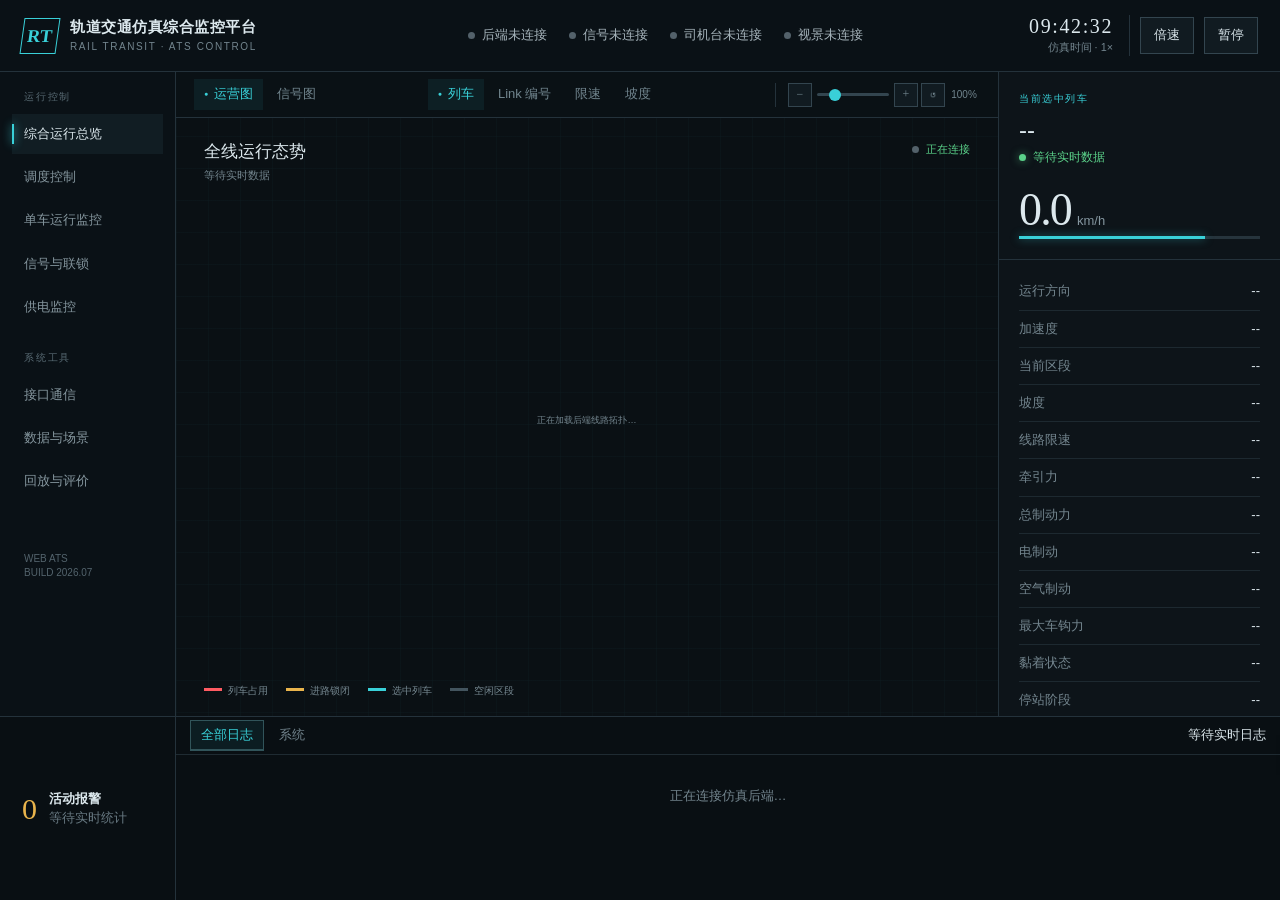
==== commit 0327231c: "feat:修复合并带来的兼容性问题，彻底修复双向行进产生的错误信号逻辑" ====
--- a/web-ats/index.html
+++ b/web-ats/index.html
@@ -207,6 +207,7 @@
         <div class="toolbar">
           <div class="view-tabs"><button class="tool active" data-view="overview" aria-pressed="true">运营图</button><button class="tool" data-view="signal" aria-pressed="false">信号图</button></div>
           <div class="layer-tools"><button class="tool active" data-layer="trains" aria-pressed="true">列车</button><button class="tool" data-layer="links" aria-pressed="false">Link 编号</button><button class="tool" disabled title="后端尚未提供线路限速曲线">限速</button><button class="tool" disabled title="后端尚未提供坡度曲线">坡度</button></div>
+          <div class="zoom-group"><button class="zoom-btn" id="zoomOutBtn" title="缩小">−</button><input class="zoom-slider" id="zoomSlider" type="range" min="50" max="300" value="100" aria-label="轨道图缩放"><button class="zoom-btn" id="zoomInBtn" title="放大">+</button><button class="zoom-btn" id="zoomResetBtn" title="重置">↺</button><span class="zoom-label" id="zoomLabel">100%</span></div>
         </div>
         <div class="map">
           <div class="map-title"><h1>全线运行态势</h1><p id="mapSummary">等待实时数据</p></div><div class="map-badge data-health" id="dataHealth"><i class="dot off"></i>正在连接</div>
@@ -410,7 +411,7 @@
         pushChartPoint(t.id, 'speed', t.speedKmh);
       });
       renderLiveSubpage();renderLogs();
-      const ev=state.evaluation;if(ev){$('alarmScore').textContent=ev['综合得分'].toFixed(0);$('alarmGrade').textContent=ev['评价等级'];}
+      const ev=state.evaluation;if(ev){const scoreEl=$('alarmScore'),gradeEl=$('alarmGrade');if(scoreEl)scoreEl.textContent=ev['综合得分'].toFixed(0);if(gradeEl)gradeEl.textContent=ev['评价等级'];}
     }
     function setSystemStatus(id,online,label){$(id).innerHTML=`<i class="dot ${online?'':'off'}"></i>${label}${online?'已连接':'未连接'}`}
     function renderLiveSubpage(){
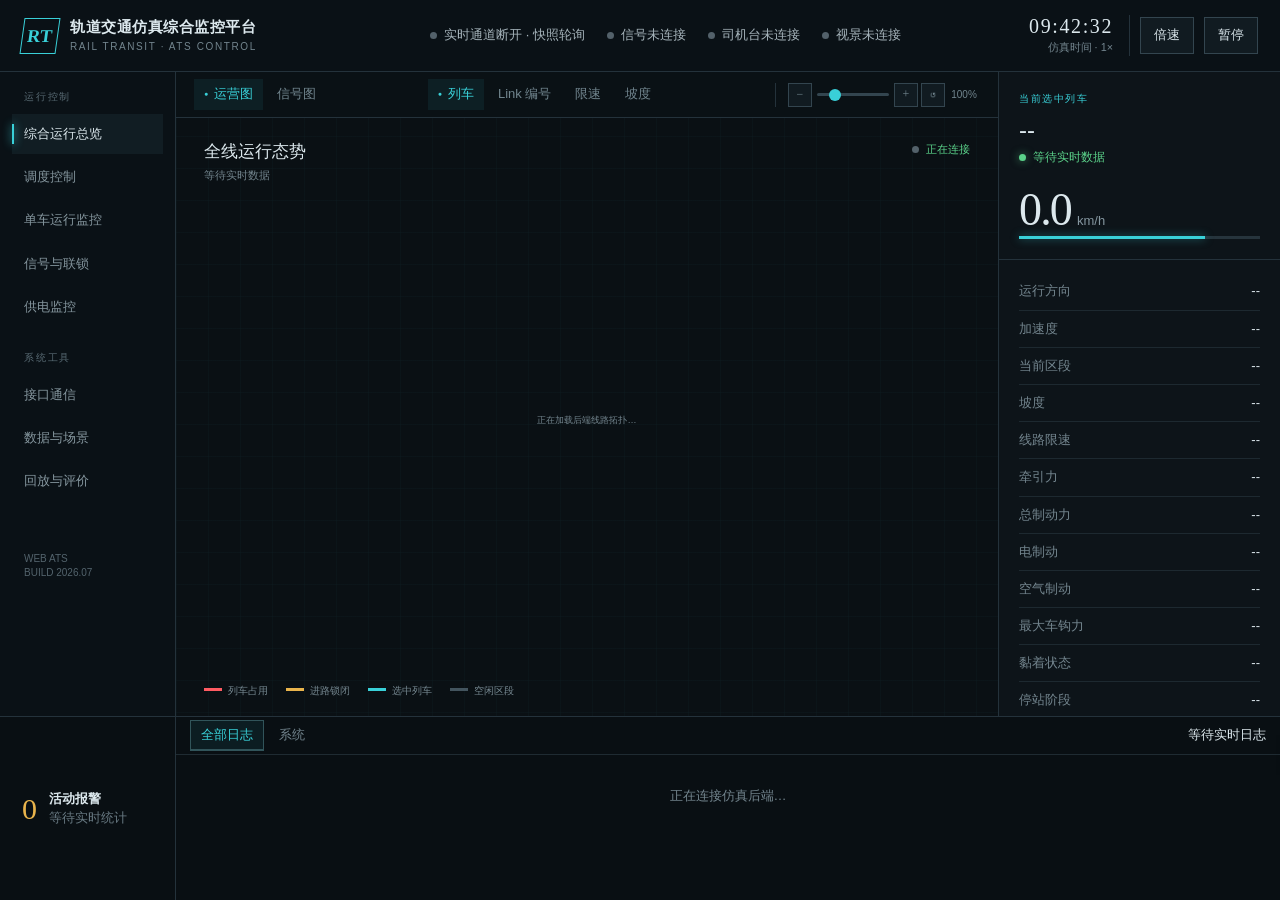
==== commit 0b25d81f: "fix: restore interface page UI - PLC controls, dynamic table, network toggle" ====
--- a/web-ats/index.html
+++ b/web-ats/index.html
@@ -245,7 +245,7 @@
       train: `<header class="page-head"><div><h1>单车运行监控</h1><p id="monitorSubtitle">选择列车查看独立运行状态</p></div><div class="field"><label for="monitorTrainSelect">监控列车</label><select id="monitorTrainSelect"></select></div></header><div class="page-body" style="display:flex;flex-direction:column"><div class="split" style="flex:1;min-height:0"><section class="pane"><div class="big-speed"><div><strong id="monitorSpeed">0.0</strong> <small>km/h</small><div style="text-align:center;color:#73858e">允许速度 <span id="monitorLimit">--</span> km/h</div></div><div class="arc" id="monitorSpeedArc"></div></div><div class="pane-title" style="margin-top:18px"><h2>当前运行位置</h2><span id="monitorPosition">--</span></div><table class="data-table"><tbody><tr><td>运行状态</td><td id="monitorStatus">--</td></tr><tr><td>当前交路</td><td id="monitorPlan">--</td></tr><tr><td>目标车站</td><td id="monitorTarget">--</td></tr><tr><td>距目标站</td><td id="monitorDistance">--</td></tr></tbody></table></section><aside class="pane"><div class="pane-title"><h2>车辆实时状态</h2><span>100 ms</span></div><div class="kv-grid"><div class="kv"><span>加速度</span><b id="monitorAcceleration">--</b></div><div class="kv"><span>牵引级位</span><b id="monitorThrottle">--</b></div><div class="kv"><span>制动级位</span><b id="monitorBrake">--</b></div><div class="kv"><span>牵引力</span><b id="monitorTractiveForce">--</b></div><div class="kv"><span>总制动力</span><b id="monitorBrakeForce">--</b></div><div class="kv"><span>电制动</span><b id="monitorElectricBrake">--</b></div><div class="kv"><span>空气制动</span><b id="monitorFrictionBrake">--</b></div><div class="kv"><span>最大车钩力</span><b id="monitorCouplerForce">--</b></div><div class="kv"><span>黏着状态</span><b id="monitorAdhesion">--</b></div><div class="kv"><span>坡度</span><b id="monitorGradient">--</b></div><div class="kv"><span>停站阶段</span><b id="monitorPhase">--</b></div><div class="kv"><span>再生比率</span><b id="monitorRegenRatio">--</b></div><div class="kv"><span>累计净能耗</span><b id="monitorEnergy">--</b></div><div class="kv"><span>吨公里能耗</span><b id="monitorKwhPer1000t">--</b></div><div class="kv"><span>编组</span><b id="monitorTotalMass">--</b></div><div class="kv"><span>供电</span><b id="monitorPower">--</b></div><div class="kv"><span>车门</span><b id="monitorDoors">--</b></div></div><div class="command-grid"><button class="button" data-command="depart">发车</button><button class="button" data-command="hold">扣车</button><button class="button" data-command="release">解除扣车</button><button class="button danger" data-command="emergency-stop">紧急停车</button></div><div class="pane-title" style="margin-top:18px"><h2>车门控制</h2></div><div class="command-grid"><button class="button" data-door="left">开左门</button><button class="button" data-door="right">开右门</button><button class="button" data-door="close">关门</button></div><div class="pane-title" style="margin-top:18px"><h2>驾驶模式</h2></div><div class="command-grid"><button class="button" data-mode="auto">切换自动驾驶</button><button class="button" data-mode="manual">切换手动驾驶</button></div><div class="pane-title" style="margin-top:18px"><h2>实时曲线</h2><span>500ms 轮询</span></div><div class="chart" style="height:120px"><svg id="monitorSpeedForceChart" viewBox="0 0 400 120" preserveAspectRatio="none"><text x="200" y="60" text-anchor="middle" fill="#73858e" font-size="10">速度/车钩力 · 等待数据</text></svg></div><div class="chart" style="height:120px;margin-top:8px"><svg id="monitorEnergyChart" viewBox="0 0 400 120" preserveAspectRatio="none"><text x="200" y="60" text-anchor="middle" fill="#73858e" font-size="10">能耗曲线 · 等待数据</text></svg></div></aside></div><section style="padding:12px 26px 16px;border-top:1px solid var(--line);background:var(--panel)"><div class="pane-title"><h2>单车力表格 (kN)</h2><span id="monitorForceTableCount">--</span></div><div style="overflow:auto;max-height:220px"><table class="data-table"><thead><tr><th>车</th><th>km/h</th><th>牵引</th><th>制动</th><th>电制动</th><th>空制动</th><th>Davis</th><th>坡道</th><th>车钩前</th><th>车钩后</th><th>合力</th><th>黏着</th></tr></thead><tbody id="monitorForceTableBody"><tr><td colspan="12" style="text-align:center;color:var(--muted)">等待力数据…</td></tr></tbody></table></div></section></div>`,
       signal: `<header class="page-head"><div><h1>信号与联锁</h1><p>主线取自校对后的 Link 链，车站与侧线取自后端语义线路模型</p></div><span class="status" id="signalRealtimeState">等待数据</span></header><div class="page-body split"><section class="pane"><div class="pane-title"><h2>全线联锁图</h2><span id="signalSummary">正在同步线路拓扑</span></div><div class="signal-canvas"><svg id="signalTrackSvg" viewBox="0 0 1100 430" role="img" aria-label="后端主干线实时联锁图"></svg></div></section><aside class="pane"><div class="pane-title"><h2>实时设备状态</h2><span id="signalDeviceCount">0 项</span></div><div class="device-list" id="signalDeviceList"><div class="log-empty">等待后端快照…</div></div></aside></div>`,
       power: `<header class="page-head"><div><h1>供电监控</h1><p>当前模型支持正常、低电压、断电与恢复四种供电状态</p></div><span class="status">全线供电状态实时同步</span></header><div class="page-body split"><section class="pane"><div class="power-state"><div class="power-value"><span>当前牵引能力</span><strong id="powerValue">100%</strong><span id="powerLabel">供电正常 · 无降级</span></div><div class="power-line"><i style="left:8%"></i><i style="left:32%"></i><i style="left:58%"></i><i style="left:84%"></i></div></div><div class="pane-title" style="margin-top:24px"><h2>全线供电区段</h2><span>4 区段</span></div><table class="data-table"><tbody><tr><td>PS-01 郭公庄—长阳</td><td><span class="status">正常</span></td><td>牵引能力跟随全线状态</td></tr><tr><td>PS-02 长阳—良乡大学城</td><td><span class="status">正常</span></td><td>牵引能力跟随全线状态</td></tr><tr><td>PS-03 良乡大学城—苏庄</td><td><span class="status">正常</span></td><td>牵引能力跟随全线状态</td></tr><tr><td>PS-04 苏庄—燕山</td><td><span class="status">正常</span></td><td>牵引能力跟随全线状态</td></tr></tbody></table></section><aside class="pane"><div class="pane-title"><h2>故障场景注入</h2><span>真实后端控制</span></div><p style="color:var(--muted)">切换后端 PowerSupply 状态；断电将切除列车牵引。</p><div class="command-grid"><button class="button active" data-power="NORMAL">正常供电</button><button class="button" data-power="LOW_VOLTAGE">模拟低电压</button><button class="button danger" data-power="POWER_OFF">模拟断电</button><button class="button" data-power="RECOVERING">恢复供电</button></div><div class="kv" style="margin-top:24px"><span>线路网压</span><b>未接入 / 1500 V</b></div><div class="kv"><span>线路电流</span><b>未接入</b></div><div class="kv"><span>恢复倒计时</span><b>—</b></div></aside></div>`,
-      interface: `<header class="page-head"><div><h1>接口通信</h1><p>多系统连接状态、通信周期与报文解析调试</p></div><button class="button">导出通信日志</button></header><div class="page-body" style="grid-template-rows:auto 1fr;padding:0 28px"><div class="topology"><div class="node">信号系统<br><small>UDP · 250 ms</small></div><div class="connector"></div><div class="node core">Python 仿真核心<br><small>接口网关</small></div><div class="connector"></div><div class="node">实体司机台<br><small>TCP · 100 ms</small></div></div><div style="display:grid;grid-template-columns:1.1fr .9fr;gap:28px;min-height:0"><section><div class="pane-title"><h2>通信状态</h2><span>累计接收 105,793</span></div><table class="data-table"><thead><tr><th>子系统</th><th>协议</th><th>周期</th><th>状态</th><th>最近报文</th><th>接收</th></tr></thead><tbody><tr class="selected"><td>信号接口</td><td>UDP</td><td>250 ms</td><td><span class="status">正常</span></td><td>18 ms</td><td>18,435</td></tr><tr><td>信号反向</td><td>UDP</td><td>100 ms</td><td><span class="status">正常</span></td><td>42 ms</td><td>46,120</td></tr><tr><td>司机台 PLC</td><td>TCP</td><td>100 ms</td><td><span class="status">已连接</span></td><td>31 ms</td><td>41,238</td></tr><tr><td>ATP / DMI</td><td>Ethernet</td><td>160 ms</td><td><span class="status warn">模拟</span></td><td>—</td><td>—</td></tr><tr><td>视景系统</td><td>UDP</td><td>100 ms</td><td><span class="status off">未连接</span></td><td>—</td><td>0</td></tr></tbody></table></section><aside><div class="pane-title"><h2>接收报文 · Signal Gateway</h2><span>校验通过</span></div><div class="hexbox">FF F0 00 10 00 10 01 00<br>01 00 55 2A 10 7F 38 02<br>00 50 00 08 A1 C3 9E 7D</div><div class="device"><code>P11</code><div>道岔位置</div><b>反位</b></div><div class="device"><code>X0103</code><div>信号机显示</div><b style="color:var(--green)">绿灯</b></div><div class="device"><code>TRAIN-2</code><div>制动级位</div><b>18%</b></div></aside></div></div>`,
+      interface: `<header class="page-head"><div><h1>接口通信</h1><p>多系统连接状态、通信周期与报文统计</p></div><div><span id="networkToggleStatus" style="color:var(--muted);margin-right:10px">网络未启动</span><button class="button" id="interfaceToggleBtn">联调连接</button> <button class="button" id="exportLogs">导出运行日志</button></div></header><div class="page-body" style="grid-template-rows:auto 1fr;padding:0 28px"><section><div class="pane-title"><h2>通信状态</h2><span id="interfaceSummary">等待实时数据</span></div><table class="data-table"><thead><tr><th>子系统</th><th>协议</th><th>周期</th><th>连接状态</th><th>已发送</th><th>已接收</th><th>最近通信</th></tr></thead><tbody id="interfaceRows"><tr><td colspan="7">正在读取后端接口状态...</td></tr></tbody></table><div class="pane-title" style="margin-top:24px"><h2>PLC 输出控制</h2><span id="plcOutputFeedback" style="color:var(--muted)">勾选后点击发送到司机台</span></div><div id="plcControlGrid" style="display:grid;grid-template-columns:1fr 1fr;gap:6px 24px"></div><button class="button active" id="plcSendBtn" style="margin-top:10px">发送到司机台</button><div class="command-feedback" id="interfaceDetail" style="margin-top:24px">点击"联调连接"后启动外部网络模块；统计值来自后端实际收发计数。</div></section></div>`,
       scene: `<header class="page-head"><div><h1>数据与场景</h1><p>线路数据总览、运行环境与故障演示配置</p></div><button class="button active" id="sceneApplyBtn">应用当前场景</button></header><div class="page-body" style="display:block;padding:24px 28px"><div class="kv-grid" style="grid-template-columns:repeat(4,1fr);gap:24px"><div><div class="eyebrow">STATIONS</div><div class="score" id="sceneStationCount">--</div><span style="color:var(--muted)">运营车站</span></div><div><div class="eyebrow">SEGMENTS</div><div class="score" id="sceneSegmentCount">--</div><span style="color:var(--muted)">轨道区段</span></div><div><div class="eyebrow">SWITCHES</div><div class="score" id="sceneSwitchCount">--</div><span style="color:var(--muted)">道岔组</span></div><div><div class="eyebrow">SIGNALS</div><div class="score" id="sceneSignalCount">--</div><span style="color:var(--muted)">信号设备</span></div></div><div class="pane-title" style="margin-top:22px"><h2>线路数据源</h2><span id="sceneDataSource">--</span></div><div class="command-grid" style="margin-bottom:18px"><button class="button active" id="dataSourceDbBtn">数据库线路</button><button class="button" id="dataSourceDemoBtn">演示数据</button></div><div class="pane-title" style="margin-top:34px"><h2>运行场景</h2><span id="sceneTotalLength">线路总长 -- m</span></div><div class="scene-grid" id="sceneGrid"><div class="log-empty">加载场景列表…</div></div></div>`,
       replay: `<header class="page-head"><div><h1>运行回放与评价</h1><p id="replaySubtitle">加载回放数据…</p></div><div><button class="button" id="replayLoadBtn">加载回放</button></div></header><div class="page-body split"><section class="pane"><div class="timeline"><span id="replayTimeRange">—</span></div><div class="pane-title" style="margin-top:22px"><h2>速度回放</h2><span>从记录事件重建</span></div><div class="chart" style="height:300px"><svg id="replaySpeedChart" viewBox="0 0 800 280" preserveAspectRatio="none"><text x="400" y="140" text-anchor="middle" fill="#73858e">加载回放数据以生成曲线</text></svg></div><div class="log-row" style="margin-top:10px"><time id="replayEventCount">—</time><span>事件总数</span></div></section><aside class="pane"><div class="eyebrow">OPERATION SCORE</div><div class="score" id="replayScore">--<small> / 100</small></div><div id="replaySubScores"></div><div class="pane-title" style="margin-top:28px"><h2>关键事件</h2><span id="replayKeyEventCount">—</span></div><div class="device-list" id="replayKeyEvents"><div class="log-empty">加载回放数据…</div></div></aside></div>`,
       consist: `<header class="page-head"><div><h1>编组配置</h1><p id="consistSubtitle">查看和切换列车编组预设</p></div><div class="field"><label for="consistTrainSelect">目标列车</label><select id="consistTrainSelect"></select></div></header><div class="page-body split"><section class="pane"><div class="pane-title"><h2>编组预设</h2><span id="consistCurrentLabel">--</span></div><div class="command-grid" style="margin-top:8px"><button class="button active" data-consist-preset="4M2T">4M2T · 4动2拖<br><small>典型地铁编组</small></button><button class="button" data-consist-preset="6M0T">6M0T · 全动车<br><small>高性能模式</small></button><button class="button" data-consist-preset="1M4T">1M4T · 动力集中<br><small>机车牵引模式</small></button></div><div class="pane-title" style="margin-top:22px"><h2>当前编组详情</h2></div><div class="kv-grid" id="consistSummary"><div class="kv"><span>总节数</span><b id="consistCarCount">--</b></div><div class="kv"><span>动车/拖车</span><b id="consistMT">--</b></div><div class="kv"><span>总质量</span><b id="consistMass">--</b></div><div class="kv"><span>总长度</span><b id="consistLength">--</b></div></div></section><aside class="pane"><div class="pane-title"><h2>车辆明细</h2><span id="consistDetailCount">--</span></div><div style="overflow:auto;max-height:500px"><table class="data-table"><thead><tr><th>#</th><th>类型</th><th>质量(t)</th><th>长度(m)</th><th>最大牵引(kN)</th><th>常用制动(kN)</th><th>紧急制动(kN)</th></tr></thead><tbody id="consistDetailBody"><tr><td colspan="7" style="text-align:center;color:var(--muted)">选择列车查看编组</td></tr></tbody></table></div></aside></div>`,
@@ -360,6 +360,8 @@
         $('networkStopBtn').onclick = async () => { await api('/api/network/toggle', {method:'POST', body: JSON.stringify({enabled: false})}); renderNetworkPage(); };
         renderNetworkPage();
       }
+      // Interface page PLC controls
+      if ($('plcSendBtn')) $('plcSendBtn').onclick = sendPlcOutput;
       const addForm=$('addTrainForm');if(addForm){const station=$('newTrainStation');station.innerHTML=(liveState?.stations||[]).map(s=>`<option value="${s.id}">${escapeHtml(s.name)}</option>`).join('');addForm.onsubmit=addTrain;$('removeTrainBtn').onclick=removeSelectedTrain;}
       const monitor=$('monitorTrainSelect');if(monitor){monitor.innerHTML=(liveState?.trains||[]).map(t=>`<option value="${escapeHtml(t.id)}">${escapeHtml(t.id)}</option>`).join('');monitor.value=selectedTrainId;monitor.onchange=()=>selectTrain(monitor.value);}
       renderLiveSubpage();
@@ -424,6 +426,7 @@
       renderDrivePageIfOpen();
       renderConsistPageIfOpen();
       renderNetworkPageIfOpen();
+      if ($('interfaceRows')) renderInterfacePage();
     }
     function selectDispatchTrain(id){const t=liveState.trains.find(x=>x.id===id);if(!t)return;$('dispatchSelected').textContent=t.id;$('dispatchState').textContent=t.status;$('dispatchPosition').textContent=`Seg ${t.segmentId} / ${t.offset.toFixed(1)} m`;$('dispatchPlan').textContent=t.servicePlan||'未设置';document.querySelectorAll('#dispatchTrainRows tr').forEach(x=>x.classList.toggle('selected',x.dataset.liveId===id))}
     function renderTrainMonitor(t){$('monitorSubtitle').textContent=`${t.id} · ATO ${t.direction} · ${t.status}`;$('monitorSpeed').textContent=t.speedKmh.toFixed(1);$('monitorLimit').textContent=t.speedLimitKmh.toFixed(0);$('monitorSpeedArc').style.background=`linear-gradient(90deg,var(--cyan) ${Math.min(100,t.speedKmh/Math.max(1,t.speedLimitKmh)*100)}%,#26343c 0)`;$('monitorPosition').textContent=`Seg ${t.segmentId} / ${t.offset.toFixed(1)} m`;$('monitorStatus').textContent=t.blockedReason||t.status;$('monitorPlan').textContent=t.servicePlan||'未设置';$('monitorTarget').textContent=t.targetStation||'待设置';$('monitorDistance').textContent=t.targetDistance==null?'--':`${t.targetDistance.toFixed(0)} m`;$('monitorAcceleration').textContent=`${t.acceleration.toFixed(2)} m/s²`;$('monitorThrottle').textContent=`${Math.round(t.throttle*100)}%`;$('monitorBrake').textContent=`${Math.round(t.brakeLevel*100)}%`;$('monitorTractiveForce').textContent=`${t.tractiveForceKn.toFixed(1)} kN`;$('monitorBrakeForce').textContent=`${t.brakeForceKn.toFixed(1)} kN`;$('monitorEnergy').textContent=`${t.energyKwh.toFixed(3)} kWh`;$('monitorPower').textContent=liveState.power.label;$('monitorDoors').textContent=t.doors.left?'左门开启':t.doors.right?'右门开启':'关闭锁闭';
@@ -640,6 +643,10 @@
       if (btn) { btn.textContent = online ? '运行中' : '已关闭'; btn.className = 'button' + (online ? ' active' : ''); }
     }
     function renderNetworkPageIfOpen(){if($('subpage').classList.contains('open')&&$('networkStartBtn'))renderNetworkPage();}
+    function renderInterfacePage(){if(!$('interfaceRows')||!liveState)return;const states=liveState.network||{},stats=liveState.network_stats||{},interfaces=liveState.networkInterfaces||[],online=interfaces.filter(item=>states[item.id]).length,started=Boolean(liveState.network_started);$('interfaceSummary').textContent=`${online} / ${interfaces.length} 个接口在线`;$('networkToggleStatus').textContent=started?'网络已启动':'网络未启动';const tbtn=$('interfaceToggleBtn');if(tbtn){tbtn.textContent=started?'断开连接':'联调连接';tbtn.className=`button ${started?'danger':''}`;tbtn.onclick=async()=>{const isStart=tbtn.textContent==='联调连接';tbtn.disabled=true;tbtn.textContent='操作中...';try{const ep=isStart?'/api/network/start':'/api/network/stop';const r=await(await fetch(ep,{method:'POST'})).json();showToast(r.message||(isStart?'连接已启动':'连接已断开'))}catch(e){showToast('操作失败: '+e.message)};tbtn.disabled=false}}let totalSent=0,totalReceived=0;$('interfaceRows').innerHTML=interfaces.map(item=>{const stat=stats[item.id]||{};totalSent+=stat.packets_sent||0;totalReceived+=stat.packets_received||0;const age=stat.last_recv_ago??stat.last_send_ago;return `<tr><td>${escapeHtml(item.label)}</td><td>${escapeHtml(item.protocol)}</td><td>${item.cycleMs} ms</td><td><span class="status ${states[item.id]?'':'off'}">${states[item.id]?'已连接':'未连接'}</span></td><td>${Number(stat.packets_sent||0).toLocaleString()}</td><td>${Number(stat.packets_received||0).toLocaleString()}</td><td>${age==null?'尚无报文':`${age} ms 前`}</td></tr>`}).join('');$('interfaceDetail').textContent=`累计发送 ${totalSent.toLocaleString()} 条, 接收 ${totalReceived.toLocaleString()} 条`;renderPlcOutputPanel()}
+    const PLC_FIELDS=[{key:'indicator_hv_contactor',label:'高压接触器'},{key:'indicator_brake_release',label:'制动缓解'},{key:'indicator_door_closed',label:'门关好'},{key:'indicator_network_fault',label:'网络故障'},{key:'mode_ato_available',label:'ATO 可用'},{key:'mode_ato_active',label:'ATO 激活'},{key:'mode_ar',label:'AR 模式'},{key:'btn_emergency_brake',label:'紧急制动'},{key:'btn_forced_release',label:'强缓'},{key:'btn_forced_pump',label:'强泵'},{key:'btn_emergency_command',label:'紧急指令'},{key:'btn_parking_brake',label:'停放制动'},{key:'btn_open_left',label:'左门使能'},{key:'btn_open_right',label:'右门使能'},{key:'btn_close_left',label:'左门关闭'},{key:'btn_close_right',label:'右门关闭'}];
+    function renderPlcOutputPanel(){const grid=$('plcControlGrid');if(!grid||!liveState)return;const state=liveState.plc_output_state||{};grid.innerHTML=PLC_FIELDS.map(f=>`<label style="display:flex;align-items:center;gap:8px;font-size:11px;color:var(--muted);cursor:pointer;padding:2px 0"><input type="checkbox" data-plc-key="${f.key}" ${state[f.key]?'checked':''}>${f.label}</label>`).join('')}
+    async function sendPlcOutput(){const checkboxes=document.querySelectorAll('#plcControlGrid input[data-plc-key]');const payload={};checkboxes.forEach(cb=>{payload[cb.dataset.plcKey]=cb.checked});const fb=$('plcOutputFeedback');fb.textContent='发送中...';try{const r=await fetch('/api/plc/output',{method:'POST',headers:{'Content-Type':'application/json'},body:JSON.stringify(payload)});const d=await r.json();fb.textContent=d.ok?'已发送':'发送失败';fb.style.color=d.ok?'var(--green)':'#ff5b62'}catch(e){fb.textContent='网络错误';fb.style.color='#ff5b62'}}
     connectBackend();
   </script>
 </body>
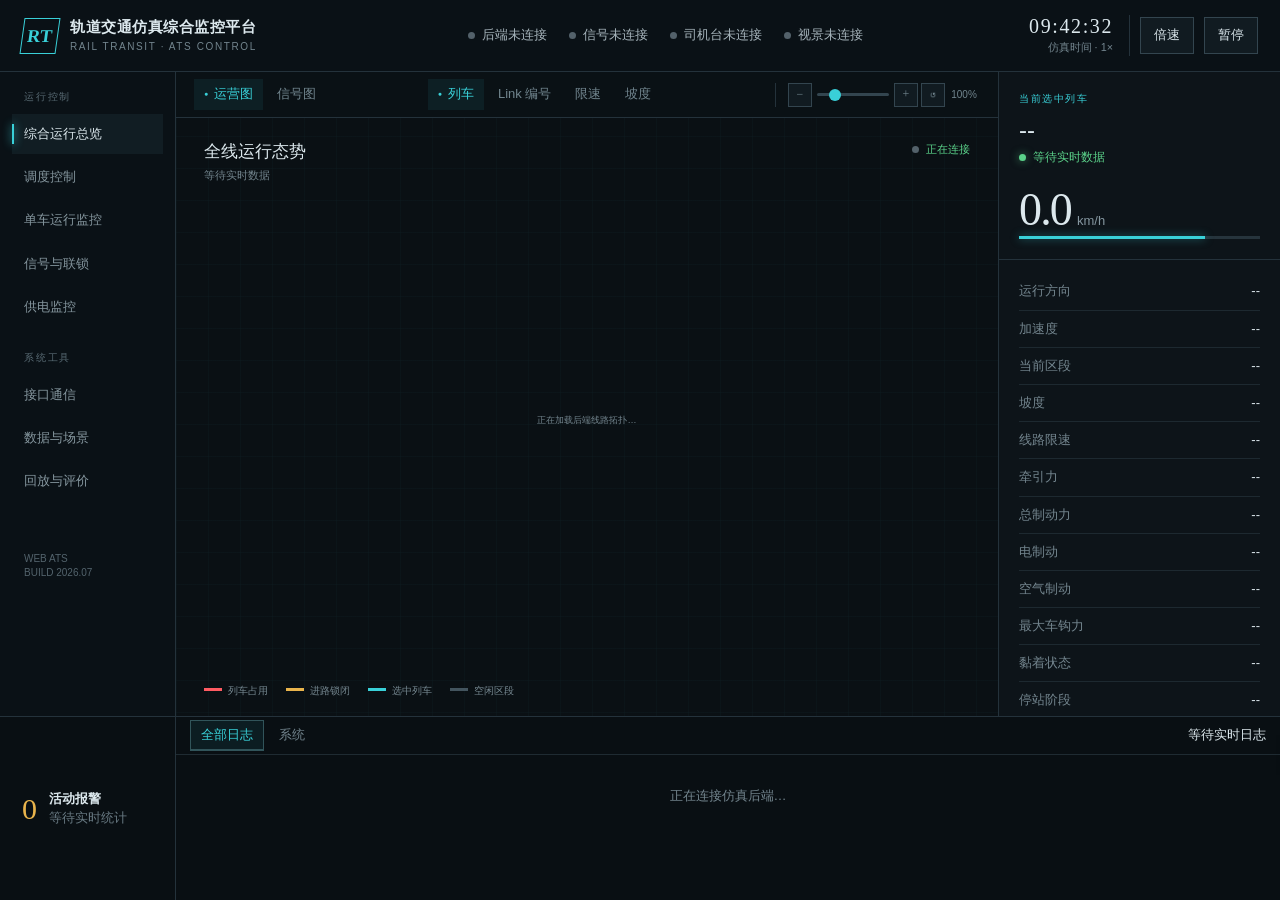
==== commit 94731bc6: "fix: PLC checkboxes overwritten by WebSocket snapshot, use local pending state Add pendingPlcState l" ====
--- a/web-ats/index.html
+++ b/web-ats/index.html
@@ -644,8 +644,9 @@
     }
     function renderNetworkPageIfOpen(){if($('subpage').classList.contains('open')&&$('networkStartBtn'))renderNetworkPage();}
     function renderInterfacePage(){if(!$('interfaceRows')||!liveState)return;const states=liveState.network||{},stats=liveState.network_stats||{},interfaces=liveState.networkInterfaces||[],online=interfaces.filter(item=>states[item.id]).length,started=Boolean(liveState.network_started);$('interfaceSummary').textContent=`${online} / ${interfaces.length} 个接口在线`;$('networkToggleStatus').textContent=started?'网络已启动':'网络未启动';const tbtn=$('interfaceToggleBtn');if(tbtn){tbtn.textContent=started?'断开连接':'联调连接';tbtn.className=`button ${started?'danger':''}`;tbtn.onclick=async()=>{const isStart=tbtn.textContent==='联调连接';tbtn.disabled=true;tbtn.textContent='操作中...';try{const ep=isStart?'/api/network/start':'/api/network/stop';const r=await(await fetch(ep,{method:'POST'})).json();showToast(r.message||(isStart?'连接已启动':'连接已断开'))}catch(e){showToast('操作失败: '+e.message)};tbtn.disabled=false}}let totalSent=0,totalReceived=0;$('interfaceRows').innerHTML=interfaces.map(item=>{const stat=stats[item.id]||{};totalSent+=stat.packets_sent||0;totalReceived+=stat.packets_received||0;const age=stat.last_recv_ago??stat.last_send_ago;return `<tr><td>${escapeHtml(item.label)}</td><td>${escapeHtml(item.protocol)}</td><td>${item.cycleMs} ms</td><td><span class="status ${states[item.id]?'':'off'}">${states[item.id]?'已连接':'未连接'}</span></td><td>${Number(stat.packets_sent||0).toLocaleString()}</td><td>${Number(stat.packets_received||0).toLocaleString()}</td><td>${age==null?'尚无报文':`${age} ms 前`}</td></tr>`}).join('');$('interfaceDetail').textContent=`累计发送 ${totalSent.toLocaleString()} 条, 接收 ${totalReceived.toLocaleString()} 条`;renderPlcOutputPanel()}
+    let pendingPlcState=null;
     const PLC_FIELDS=[{key:'indicator_hv_contactor',label:'高压接触器'},{key:'indicator_brake_release',label:'制动缓解'},{key:'indicator_door_closed',label:'门关好'},{key:'indicator_network_fault',label:'网络故障'},{key:'mode_ato_available',label:'ATO 可用'},{key:'mode_ato_active',label:'ATO 激活'},{key:'mode_ar',label:'AR 模式'},{key:'btn_emergency_brake',label:'紧急制动'},{key:'btn_forced_release',label:'强缓'},{key:'btn_forced_pump',label:'强泵'},{key:'btn_emergency_command',label:'紧急指令'},{key:'btn_parking_brake',label:'停放制动'},{key:'btn_open_left',label:'左门使能'},{key:'btn_open_right',label:'右门使能'},{key:'btn_close_left',label:'左门关闭'},{key:'btn_close_right',label:'右门关闭'}];
-    function renderPlcOutputPanel(){const grid=$('plcControlGrid');if(!grid||!liveState)return;const state=liveState.plc_output_state||{};grid.innerHTML=PLC_FIELDS.map(f=>`<label style="display:flex;align-items:center;gap:8px;font-size:11px;color:var(--muted);cursor:pointer;padding:2px 0"><input type="checkbox" data-plc-key="${f.key}" ${state[f.key]?'checked':''}>${f.label}</label>`).join('')}
+    function renderPlcOutputPanel(){const grid=$('plcControlGrid');if(!grid||!liveState)return;if(!pendingPlcState)pendingPlcState={...(liveState.plc_output_state||{})};grid.innerHTML=PLC_FIELDS.map(f=>`<label style="display:flex;align-items:center;gap:8px;font-size:11px;color:var(--muted);cursor:pointer;padding:2px 0"><input type="checkbox" data-plc-key="${f.key}" ${pendingPlcState[f.key]?'checked':''}>${f.label}</label>`).join('');grid.querySelectorAll('input[data-plc-key]').forEach(cb=>{cb.addEventListener('change',()=>{pendingPlcState[cb.dataset.plcKey]=cb.checked})})}
     async function sendPlcOutput(){const checkboxes=document.querySelectorAll('#plcControlGrid input[data-plc-key]');const payload={};checkboxes.forEach(cb=>{payload[cb.dataset.plcKey]=cb.checked});const fb=$('plcOutputFeedback');fb.textContent='发送中...';try{const r=await fetch('/api/plc/output',{method:'POST',headers:{'Content-Type':'application/json'},body:JSON.stringify(payload)});const d=await r.json();fb.textContent=d.ok?'已发送':'发送失败';fb.style.color=d.ok?'var(--green)':'#ff5b62'}catch(e){fb.textContent='网络错误';fb.style.color='#ff5b62'}}
     connectBackend();
   </script>
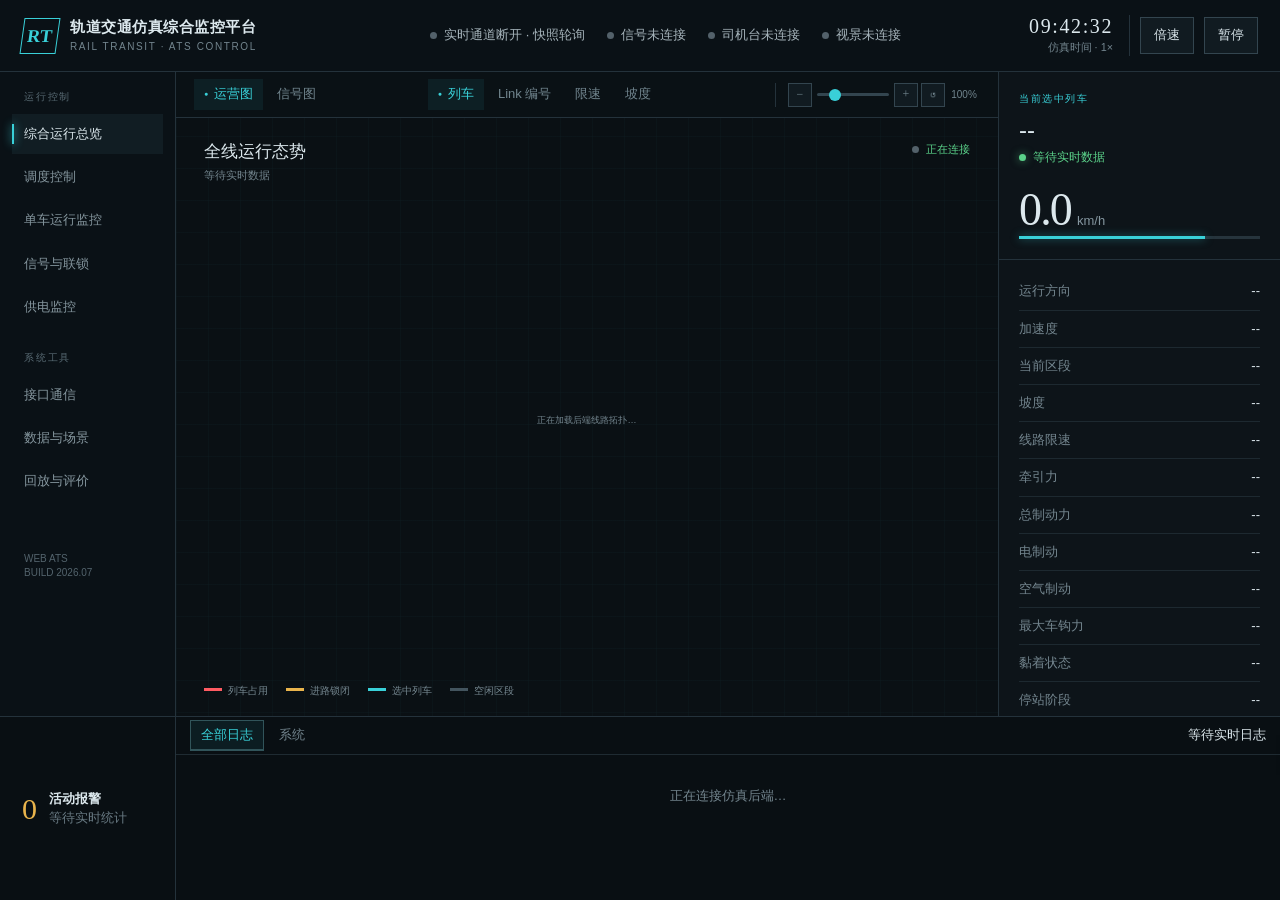
==== commit e78ed7df: "feat: add separate cab display start/stop button for network+signal screens Add independent control " ====
--- a/web-ats/index.html
+++ b/web-ats/index.html
@@ -245,7 +245,7 @@
       train: `<header class="page-head"><div><h1>单车运行监控</h1><p id="monitorSubtitle">选择列车查看独立运行状态</p></div><div class="field"><label for="monitorTrainSelect">监控列车</label><select id="monitorTrainSelect"></select></div></header><div class="page-body" style="display:flex;flex-direction:column"><div class="split" style="flex:1;min-height:0"><section class="pane"><div class="big-speed"><div><strong id="monitorSpeed">0.0</strong> <small>km/h</small><div style="text-align:center;color:#73858e">允许速度 <span id="monitorLimit">--</span> km/h</div></div><div class="arc" id="monitorSpeedArc"></div></div><div class="pane-title" style="margin-top:18px"><h2>当前运行位置</h2><span id="monitorPosition">--</span></div><table class="data-table"><tbody><tr><td>运行状态</td><td id="monitorStatus">--</td></tr><tr><td>当前交路</td><td id="monitorPlan">--</td></tr><tr><td>目标车站</td><td id="monitorTarget">--</td></tr><tr><td>距目标站</td><td id="monitorDistance">--</td></tr></tbody></table></section><aside class="pane"><div class="pane-title"><h2>车辆实时状态</h2><span>100 ms</span></div><div class="kv-grid"><div class="kv"><span>加速度</span><b id="monitorAcceleration">--</b></div><div class="kv"><span>牵引级位</span><b id="monitorThrottle">--</b></div><div class="kv"><span>制动级位</span><b id="monitorBrake">--</b></div><div class="kv"><span>牵引力</span><b id="monitorTractiveForce">--</b></div><div class="kv"><span>总制动力</span><b id="monitorBrakeForce">--</b></div><div class="kv"><span>电制动</span><b id="monitorElectricBrake">--</b></div><div class="kv"><span>空气制动</span><b id="monitorFrictionBrake">--</b></div><div class="kv"><span>最大车钩力</span><b id="monitorCouplerForce">--</b></div><div class="kv"><span>黏着状态</span><b id="monitorAdhesion">--</b></div><div class="kv"><span>坡度</span><b id="monitorGradient">--</b></div><div class="kv"><span>停站阶段</span><b id="monitorPhase">--</b></div><div class="kv"><span>再生比率</span><b id="monitorRegenRatio">--</b></div><div class="kv"><span>累计净能耗</span><b id="monitorEnergy">--</b></div><div class="kv"><span>吨公里能耗</span><b id="monitorKwhPer1000t">--</b></div><div class="kv"><span>编组</span><b id="monitorTotalMass">--</b></div><div class="kv"><span>供电</span><b id="monitorPower">--</b></div><div class="kv"><span>车门</span><b id="monitorDoors">--</b></div></div><div class="command-grid"><button class="button" data-command="depart">发车</button><button class="button" data-command="hold">扣车</button><button class="button" data-command="release">解除扣车</button><button class="button danger" data-command="emergency-stop">紧急停车</button></div><div class="pane-title" style="margin-top:18px"><h2>车门控制</h2></div><div class="command-grid"><button class="button" data-door="left">开左门</button><button class="button" data-door="right">开右门</button><button class="button" data-door="close">关门</button></div><div class="pane-title" style="margin-top:18px"><h2>驾驶模式</h2></div><div class="command-grid"><button class="button" data-mode="auto">切换自动驾驶</button><button class="button" data-mode="manual">切换手动驾驶</button></div><div class="pane-title" style="margin-top:18px"><h2>实时曲线</h2><span>500ms 轮询</span></div><div class="chart" style="height:120px"><svg id="monitorSpeedForceChart" viewBox="0 0 400 120" preserveAspectRatio="none"><text x="200" y="60" text-anchor="middle" fill="#73858e" font-size="10">速度/车钩力 · 等待数据</text></svg></div><div class="chart" style="height:120px;margin-top:8px"><svg id="monitorEnergyChart" viewBox="0 0 400 120" preserveAspectRatio="none"><text x="200" y="60" text-anchor="middle" fill="#73858e" font-size="10">能耗曲线 · 等待数据</text></svg></div></aside></div><section style="padding:12px 26px 16px;border-top:1px solid var(--line);background:var(--panel)"><div class="pane-title"><h2>单车力表格 (kN)</h2><span id="monitorForceTableCount">--</span></div><div style="overflow:auto;max-height:220px"><table class="data-table"><thead><tr><th>车</th><th>km/h</th><th>牵引</th><th>制动</th><th>电制动</th><th>空制动</th><th>Davis</th><th>坡道</th><th>车钩前</th><th>车钩后</th><th>合力</th><th>黏着</th></tr></thead><tbody id="monitorForceTableBody"><tr><td colspan="12" style="text-align:center;color:var(--muted)">等待力数据…</td></tr></tbody></table></div></section></div>`,
       signal: `<header class="page-head"><div><h1>信号与联锁</h1><p>主线取自校对后的 Link 链，车站与侧线取自后端语义线路模型</p></div><span class="status" id="signalRealtimeState">等待数据</span></header><div class="page-body split"><section class="pane"><div class="pane-title"><h2>全线联锁图</h2><span id="signalSummary">正在同步线路拓扑</span></div><div class="signal-canvas"><svg id="signalTrackSvg" viewBox="0 0 1100 430" role="img" aria-label="后端主干线实时联锁图"></svg></div></section><aside class="pane"><div class="pane-title"><h2>实时设备状态</h2><span id="signalDeviceCount">0 项</span></div><div class="device-list" id="signalDeviceList"><div class="log-empty">等待后端快照…</div></div></aside></div>`,
       power: `<header class="page-head"><div><h1>供电监控</h1><p>当前模型支持正常、低电压、断电与恢复四种供电状态</p></div><span class="status">全线供电状态实时同步</span></header><div class="page-body split"><section class="pane"><div class="power-state"><div class="power-value"><span>当前牵引能力</span><strong id="powerValue">100%</strong><span id="powerLabel">供电正常 · 无降级</span></div><div class="power-line"><i style="left:8%"></i><i style="left:32%"></i><i style="left:58%"></i><i style="left:84%"></i></div></div><div class="pane-title" style="margin-top:24px"><h2>全线供电区段</h2><span>4 区段</span></div><table class="data-table"><tbody><tr><td>PS-01 郭公庄—长阳</td><td><span class="status">正常</span></td><td>牵引能力跟随全线状态</td></tr><tr><td>PS-02 长阳—良乡大学城</td><td><span class="status">正常</span></td><td>牵引能力跟随全线状态</td></tr><tr><td>PS-03 良乡大学城—苏庄</td><td><span class="status">正常</span></td><td>牵引能力跟随全线状态</td></tr><tr><td>PS-04 苏庄—燕山</td><td><span class="status">正常</span></td><td>牵引能力跟随全线状态</td></tr></tbody></table></section><aside class="pane"><div class="pane-title"><h2>故障场景注入</h2><span>真实后端控制</span></div><p style="color:var(--muted)">切换后端 PowerSupply 状态；断电将切除列车牵引。</p><div class="command-grid"><button class="button active" data-power="NORMAL">正常供电</button><button class="button" data-power="LOW_VOLTAGE">模拟低电压</button><button class="button danger" data-power="POWER_OFF">模拟断电</button><button class="button" data-power="RECOVERING">恢复供电</button></div><div class="kv" style="margin-top:24px"><span>线路网压</span><b>未接入 / 1500 V</b></div><div class="kv"><span>线路电流</span><b>未接入</b></div><div class="kv"><span>恢复倒计时</span><b>—</b></div></aside></div>`,
-      interface: `<header class="page-head"><div><h1>接口通信</h1><p>多系统连接状态、通信周期与报文统计</p></div><div><span id="networkToggleStatus" style="color:var(--muted);margin-right:10px">网络未启动</span><button class="button" id="interfaceToggleBtn">联调连接</button> <button class="button" id="exportLogs">导出运行日志</button></div></header><div class="page-body" style="grid-template-rows:auto 1fr;padding:0 28px"><section><div class="pane-title"><h2>通信状态</h2><span id="interfaceSummary">等待实时数据</span></div><table class="data-table"><thead><tr><th>子系统</th><th>协议</th><th>周期</th><th>连接状态</th><th>已发送</th><th>已接收</th><th>最近通信</th></tr></thead><tbody id="interfaceRows"><tr><td colspan="7">正在读取后端接口状态...</td></tr></tbody></table><div class="pane-title" style="margin-top:24px"><h2>PLC 输出控制</h2><span id="plcOutputFeedback" style="color:var(--muted)">勾选后点击发送到司机台</span></div><div id="plcControlGrid" style="display:grid;grid-template-columns:1fr 1fr;gap:6px 24px"></div><button class="button active" id="plcSendBtn" style="margin-top:10px">发送到司机台</button><div class="command-feedback" id="interfaceDetail" style="margin-top:24px">点击"联调连接"后启动外部网络模块；统计值来自后端实际收发计数。</div></section></div>`,
+      interface: `<header class="page-head"><div><h1>接口通信</h1><p>多系统连接状态、通信周期与报文统计</p></div><div><span id="networkToggleStatus" style="color:var(--muted);margin-right:10px">网络未启动</span><button class="button" id="interfaceToggleBtn">联调连接</button> <button class="button" id="cabToggleBtn">司机台显示</button> <button class="button" id="exportLogs">导出运行日志</button></div></header><div class="page-body" style="grid-template-rows:auto 1fr;padding:0 28px"><section><div class="pane-title"><h2>通信状态</h2><span id="interfaceSummary">等待实时数据</span></div><table class="data-table"><thead><tr><th>子系统</th><th>协议</th><th>周期</th><th>连接状态</th><th>已发送</th><th>已接收</th><th>最近通信</th></tr></thead><tbody id="interfaceRows"><tr><td colspan="7">正在读取后端接口状态...</td></tr></tbody></table><div class="pane-title" style="margin-top:24px"><h2>PLC 输出控制</h2><span id="plcOutputFeedback" style="color:var(--muted)">勾选后点击发送到司机台</span></div><div id="plcControlGrid" style="display:grid;grid-template-columns:1fr 1fr;gap:6px 24px"></div><button class="button active" id="plcSendBtn" style="margin-top:10px">发送到司机台</button><div class="command-feedback" id="interfaceDetail" style="margin-top:24px">"联调连接"启动全部网络模块；"司机台显示"仅控制网络屏+信号屏发送。</div></section></div>`,
       scene: `<header class="page-head"><div><h1>数据与场景</h1><p>线路数据总览、运行环境与故障演示配置</p></div><button class="button active" id="sceneApplyBtn">应用当前场景</button></header><div class="page-body" style="display:block;padding:24px 28px"><div class="kv-grid" style="grid-template-columns:repeat(4,1fr);gap:24px"><div><div class="eyebrow">STATIONS</div><div class="score" id="sceneStationCount">--</div><span style="color:var(--muted)">运营车站</span></div><div><div class="eyebrow">SEGMENTS</div><div class="score" id="sceneSegmentCount">--</div><span style="color:var(--muted)">轨道区段</span></div><div><div class="eyebrow">SWITCHES</div><div class="score" id="sceneSwitchCount">--</div><span style="color:var(--muted)">道岔组</span></div><div><div class="eyebrow">SIGNALS</div><div class="score" id="sceneSignalCount">--</div><span style="color:var(--muted)">信号设备</span></div></div><div class="pane-title" style="margin-top:22px"><h2>线路数据源</h2><span id="sceneDataSource">--</span></div><div class="command-grid" style="margin-bottom:18px"><button class="button active" id="dataSourceDbBtn">数据库线路</button><button class="button" id="dataSourceDemoBtn">演示数据</button></div><div class="pane-title" style="margin-top:34px"><h2>运行场景</h2><span id="sceneTotalLength">线路总长 -- m</span></div><div class="scene-grid" id="sceneGrid"><div class="log-empty">加载场景列表…</div></div></div>`,
       replay: `<header class="page-head"><div><h1>运行回放与评价</h1><p id="replaySubtitle">加载回放数据…</p></div><div><button class="button" id="replayLoadBtn">加载回放</button></div></header><div class="page-body split"><section class="pane"><div class="timeline"><span id="replayTimeRange">—</span></div><div class="pane-title" style="margin-top:22px"><h2>速度回放</h2><span>从记录事件重建</span></div><div class="chart" style="height:300px"><svg id="replaySpeedChart" viewBox="0 0 800 280" preserveAspectRatio="none"><text x="400" y="140" text-anchor="middle" fill="#73858e">加载回放数据以生成曲线</text></svg></div><div class="log-row" style="margin-top:10px"><time id="replayEventCount">—</time><span>事件总数</span></div></section><aside class="pane"><div class="eyebrow">OPERATION SCORE</div><div class="score" id="replayScore">--<small> / 100</small></div><div id="replaySubScores"></div><div class="pane-title" style="margin-top:28px"><h2>关键事件</h2><span id="replayKeyEventCount">—</span></div><div class="device-list" id="replayKeyEvents"><div class="log-empty">加载回放数据…</div></div></aside></div>`,
       consist: `<header class="page-head"><div><h1>编组配置</h1><p id="consistSubtitle">查看和切换列车编组预设</p></div><div class="field"><label for="consistTrainSelect">目标列车</label><select id="consistTrainSelect"></select></div></header><div class="page-body split"><section class="pane"><div class="pane-title"><h2>编组预设</h2><span id="consistCurrentLabel">--</span></div><div class="command-grid" style="margin-top:8px"><button class="button active" data-consist-preset="4M2T">4M2T · 4动2拖<br><small>典型地铁编组</small></button><button class="button" data-consist-preset="6M0T">6M0T · 全动车<br><small>高性能模式</small></button><button class="button" data-consist-preset="1M4T">1M4T · 动力集中<br><small>机车牵引模式</small></button></div><div class="pane-title" style="margin-top:22px"><h2>当前编组详情</h2></div><div class="kv-grid" id="consistSummary"><div class="kv"><span>总节数</span><b id="consistCarCount">--</b></div><div class="kv"><span>动车/拖车</span><b id="consistMT">--</b></div><div class="kv"><span>总质量</span><b id="consistMass">--</b></div><div class="kv"><span>总长度</span><b id="consistLength">--</b></div></div></section><aside class="pane"><div class="pane-title"><h2>车辆明细</h2><span id="consistDetailCount">--</span></div><div style="overflow:auto;max-height:500px"><table class="data-table"><thead><tr><th>#</th><th>类型</th><th>质量(t)</th><th>长度(m)</th><th>最大牵引(kN)</th><th>常用制动(kN)</th><th>紧急制动(kN)</th></tr></thead><tbody id="consistDetailBody"><tr><td colspan="7" style="text-align:center;color:var(--muted)">选择列车查看编组</td></tr></tbody></table></div></aside></div>`,
@@ -643,7 +643,7 @@
       if (btn) { btn.textContent = online ? '运行中' : '已关闭'; btn.className = 'button' + (online ? ' active' : ''); }
     }
     function renderNetworkPageIfOpen(){if($('subpage').classList.contains('open')&&$('networkStartBtn'))renderNetworkPage();}
-    function renderInterfacePage(){if(!$('interfaceRows')||!liveState)return;const states=liveState.network||{},stats=liveState.network_stats||{},interfaces=liveState.networkInterfaces||[],online=interfaces.filter(item=>states[item.id]).length,started=Boolean(liveState.network_started);$('interfaceSummary').textContent=`${online} / ${interfaces.length} 个接口在线`;$('networkToggleStatus').textContent=started?'网络已启动':'网络未启动';const tbtn=$('interfaceToggleBtn');if(tbtn){tbtn.textContent=started?'断开连接':'联调连接';tbtn.className=`button ${started?'danger':''}`;tbtn.onclick=async()=>{const isStart=tbtn.textContent==='联调连接';tbtn.disabled=true;tbtn.textContent='操作中...';try{const ep=isStart?'/api/network/start':'/api/network/stop';const r=await(await fetch(ep,{method:'POST'})).json();showToast(r.message||(isStart?'连接已启动':'连接已断开'))}catch(e){showToast('操作失败: '+e.message)};tbtn.disabled=false}}let totalSent=0,totalReceived=0;$('interfaceRows').innerHTML=interfaces.map(item=>{const stat=stats[item.id]||{};totalSent+=stat.packets_sent||0;totalReceived+=stat.packets_received||0;const age=stat.last_recv_ago??stat.last_send_ago;return `<tr><td>${escapeHtml(item.label)}</td><td>${escapeHtml(item.protocol)}</td><td>${item.cycleMs} ms</td><td><span class="status ${states[item.id]?'':'off'}">${states[item.id]?'已连接':'未连接'}</span></td><td>${Number(stat.packets_sent||0).toLocaleString()}</td><td>${Number(stat.packets_received||0).toLocaleString()}</td><td>${age==null?'尚无报文':`${age} ms 前`}</td></tr>`}).join('');$('interfaceDetail').textContent=`累计发送 ${totalSent.toLocaleString()} 条, 接收 ${totalReceived.toLocaleString()} 条`;renderPlcOutputPanel()}
+    function renderInterfacePage(){if(!$('interfaceRows')||!liveState)return;const states=liveState.network||{},stats=liveState.network_stats||{},interfaces=liveState.networkInterfaces||[],online=interfaces.filter(item=>states[item.id]).length,started=Boolean(liveState.network_started);$('interfaceSummary').textContent=`${online} / ${interfaces.length} 个接口在线`;$('networkToggleStatus').textContent=started?'网络已启动':'网络未启动';const tbtn=$('interfaceToggleBtn');if(tbtn){tbtn.textContent=started?'断开连接':'联调连接';tbtn.className=`button ${started?'danger':''}`;tbtn.onclick=async()=>{const isStart=tbtn.textContent==='联调连接';tbtn.disabled=true;tbtn.textContent='操作中...';try{const ep=isStart?'/api/network/start':'/api/network/stop';const r=await(await fetch(ep,{method:'POST'})).json();showToast(r.message||(isStart?'连接已启动':'连接已断开'))}catch(e){showToast('操作失败: '+e.message)};tbtn.disabled=false}}const cabStarted=Boolean(liveState.cab_started);const cabBtn=$('cabToggleBtn');if(cabBtn){cabBtn.textContent=cabStarted?'断开司机台显示':'司机台显示';cabBtn.className=`button ${cabStarted?'danger':''}`;cabBtn.onclick=async()=>{const isStart=cabBtn.textContent==='司机台显示';cabBtn.disabled=true;cabBtn.textContent='操作中...';try{const ep=isStart?'/api/cab_display/start':'/api/cab_display/stop';const r=await(await fetch(ep,{method:'POST'})).json();showToast(r.message||(isStart?'已启动':'已断开'))}catch(e){showToast('操作失败: '+e.message)};cabBtn.disabled=false}}let totalSent=0,totalReceived=0;$('interfaceRows').innerHTML=interfaces.map(item=>{const stat=stats[item.id]||{};totalSent+=stat.packets_sent||0;totalReceived+=stat.packets_received||0;const age=stat.last_recv_ago??stat.last_send_ago;return `<tr><td>${escapeHtml(item.label)}</td><td>${escapeHtml(item.protocol)}</td><td>${item.cycleMs} ms</td><td><span class="status ${states[item.id]?'':'off'}">${states[item.id]?'已连接':'未连接'}</span></td><td>${Number(stat.packets_sent||0).toLocaleString()}</td><td>${Number(stat.packets_received||0).toLocaleString()}</td><td>${age==null?'尚无报文':`${age} ms 前`}</td></tr>`}).join('');$('interfaceDetail').textContent=`累计发送 ${totalSent.toLocaleString()} 条, 接收 ${totalReceived.toLocaleString()} 条`;renderPlcOutputPanel()}
     let pendingPlcState=null;
     const PLC_FIELDS=[{key:'indicator_hv_contactor',label:'高压接触器'},{key:'indicator_brake_release',label:'制动缓解'},{key:'indicator_door_closed',label:'门关好'},{key:'indicator_network_fault',label:'网络故障'},{key:'mode_ato_available',label:'ATO 可用'},{key:'mode_ato_active',label:'ATO 激活'},{key:'mode_ar',label:'AR 模式'},{key:'btn_emergency_brake',label:'紧急制动'},{key:'btn_forced_release',label:'强缓'},{key:'btn_forced_pump',label:'强泵'},{key:'btn_emergency_command',label:'紧急指令'},{key:'btn_parking_brake',label:'停放制动'},{key:'btn_open_left',label:'左门使能'},{key:'btn_open_right',label:'右门使能'},{key:'btn_close_left',label:'左门关闭'},{key:'btn_close_right',label:'右门关闭'}];
     function renderPlcOutputPanel(){const grid=$('plcControlGrid');if(!grid||!liveState)return;if(!pendingPlcState)pendingPlcState={...(liveState.plc_output_state||{})};grid.innerHTML=PLC_FIELDS.map(f=>`<label style="display:flex;align-items:center;gap:8px;font-size:11px;color:var(--muted);cursor:pointer;padding:2px 0"><input type="checkbox" data-plc-key="${f.key}" ${pendingPlcState[f.key]?'checked':''}>${f.label}</label>`).join('');grid.querySelectorAll('input[data-plc-key]').forEach(cb=>{cb.addEventListener('change',()=>{pendingPlcState[cb.dataset.plcKey]=cb.checked})})}
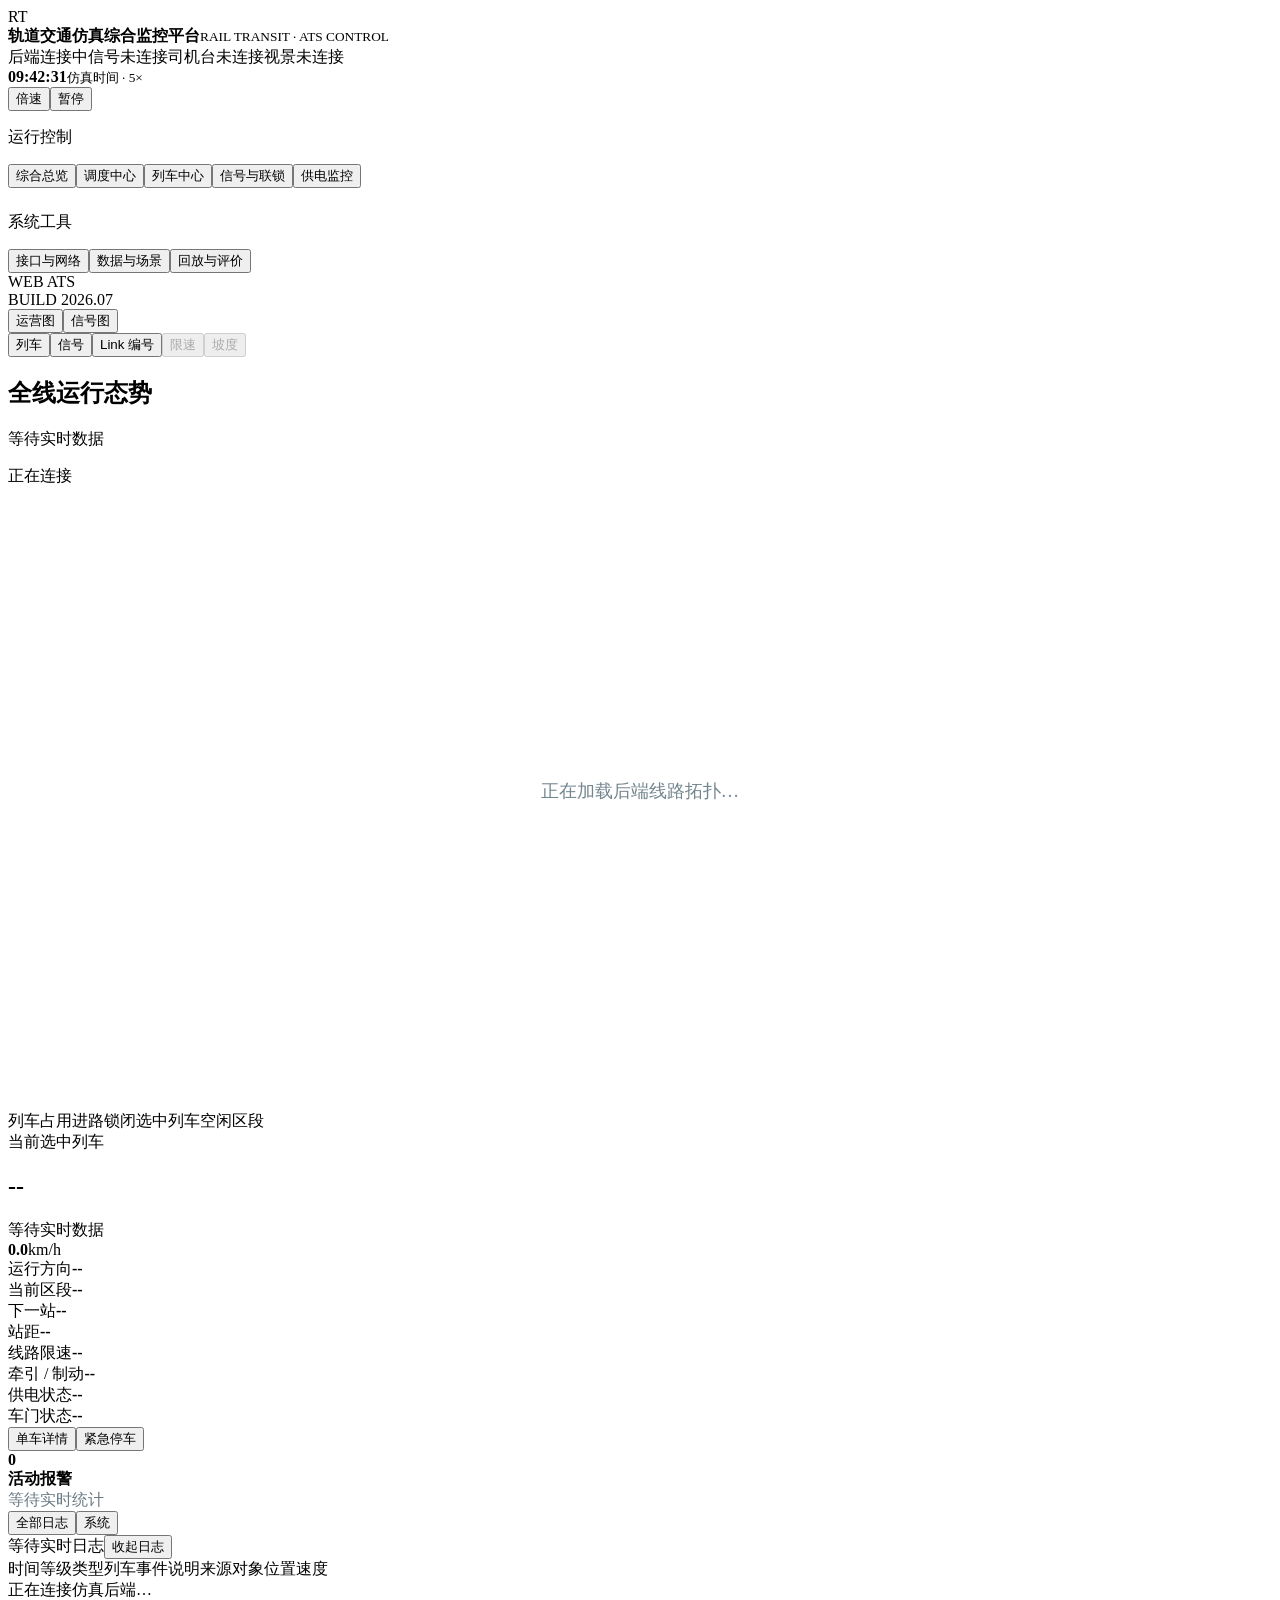
==== commit 21d5a6d7: "修复列车折返并完善 Web ATS 功能" ====
--- a/web-ats/index.html
+++ b/web-ats/index.html
@@ -4,183 +4,10 @@
   <meta charset="UTF-8">
   <meta name="viewport" content="width=device-width, initial-scale=1.0">
   <title>轨道交通仿真综合监控平台</title>
-  <style>
-    :root {
-      --bg: #080d11; --panel: #0d1419; --panel-2: #101a20; --line: #24323b;
-      --text: #dce8ed; --muted: #73858e; --cyan: #39d0d8; --red: #ff5b62;
-      --amber: #e9b44c; --green: #5bd28a; --rail: #43545e;
-    }
-    * { box-sizing: border-box; }
-    html, body { margin: 0; height: 100%; overflow: hidden; }
-    body { font: 13px/1.4 "Microsoft YaHei UI", "Segoe UI", sans-serif; color: var(--text); background: var(--bg); }
-    button { font: inherit; color: inherit; }
-    .app { height: 100vh; display: grid; grid-template-rows: 72px 1fr 184px; }
-    .topbar { display: grid; grid-template-columns: 280px 1fr auto; align-items: center; padding: 0 22px; border-bottom: 1px solid var(--line); background: #0a1116; }
-    .brand { display: flex; align-items: center; gap: 12px; letter-spacing: .04em; }
-    .brand-mark { width: 36px; height: 36px; display: grid; place-items: center; border: 1px solid var(--cyan); color: var(--cyan); font: 700 18px "Segoe UI"; transform: skew(-8deg); }
-    .brand strong { display: block; font-size: 15px; }
-    .brand small { color: var(--muted); font-size: 10px; letter-spacing: .16em; }
-    .system-strip { display: flex; justify-content: center; gap: 22px; }
-    .system-strip span { color: #a5b3ba; white-space: nowrap; }
-    .dot { display: inline-block; width: 7px; height: 7px; margin-right: 7px; border-radius: 50%; background: var(--green); box-shadow: 0 0 8px color-mix(in srgb, var(--green) 60%, transparent); }
-    .dot.off { background: #53616a; box-shadow: none; }
-    .top-actions { display: flex; align-items: center; gap: 10px; }
-    .clock { padding-right: 16px; border-right: 1px solid var(--line); text-align: right; }
-    .clock strong { display: block; font: 500 20px "Segoe UI"; letter-spacing: .08em; }
-    .clock small { color: var(--muted); }
-    .button { padding: 8px 13px; border: 1px solid #33454f; background: #111b21; cursor: pointer; transition: .18s ease; }
-    .button:hover { border-color: var(--cyan); color: var(--cyan); }
-    .button.active { color: #061013; background: var(--cyan); border-color: var(--cyan); }
-
-    .workspace { min-height: 0; display: grid; grid-template-columns: 176px minmax(640px, 1fr) 282px; }
-    .sidebar { border-right: 1px solid var(--line); background: #0a1116; padding: 18px 12px; }
-    .section-label { margin: 0 12px 10px; color: #586a73; font-size: 10px; letter-spacing: .18em; }
-    .nav { display: grid; gap: 3px; }
-    .nav button { position: relative; width: 100%; padding: 11px 12px; border: 0; background: transparent; color: #85969e; text-align: left; cursor: pointer; }
-    .nav button::before { content: ""; position: absolute; left: 0; top: 10px; bottom: 10px; width: 2px; background: transparent; }
-    .nav button:hover { color: var(--text); background: #0e181e; }
-    .nav button.active { color: var(--text); background: #111d23; }
-    .nav button.active::before { background: var(--cyan); box-shadow: 0 0 9px var(--cyan); }
-    .nav .num { float: right; color: #52626b; font: 10px "Segoe UI"; }
-    .sidebar-meta { position: absolute; bottom: 136px; left: 24px; color: #53636c; font-size: 10px; }
-
-    .main { min-width: 0; min-height: 0; display: grid; grid-template-rows: 46px 1fr; background-color: #0a1014; background-image: linear-gradient(rgba(57,208,216,.025) 1px, transparent 1px), linear-gradient(90deg, rgba(57,208,216,.025) 1px, transparent 1px); background-size: 32px 32px; }
-    .toolbar { display: flex; align-items: center; justify-content: space-between; padding: 0 18px; border-bottom: 1px solid var(--line); background: rgba(10,17,22,.9); }
-    .view-tabs, .layer-tools { display: flex; gap: 4px; }
-    .tool { padding: 6px 10px; border: 0; color: #71858e; background: transparent; cursor: pointer; }
-    .tool:hover, .tool.active { color: var(--cyan); background: rgba(57,208,216,.07); }
-    .tool.active::before { content: "●"; font-size: 7px; margin-right: 6px; vertical-align: 2px; }
-    .zoom-group { display: flex; align-items: center; gap: 3px; margin-left: 12px; padding-left: 12px; border-left: 1px solid var(--line); }
-    .zoom-btn { width: 24px; height: 24px; padding: 0; border: 1px solid #33454f; color: #71858e; background: #111b21; cursor: pointer; font: 12px "Segoe UI"; display: grid; place-items: center; transition: .18s ease; }
-    .zoom-btn:hover { border-color: var(--cyan); color: var(--cyan); }
-    .zoom-slider { -webkit-appearance: none; width: 72px; height: 3px; background: #33454f; border-radius: 2px; outline: none; cursor: pointer; }
-    .zoom-slider::-webkit-slider-thumb { -webkit-appearance: none; width: 12px; height: 12px; border-radius: 50%; background: var(--cyan); cursor: pointer; }
-    .zoom-label { color: #71858e; font-size: 10px; min-width: 32px; text-align: center; }
-    .map { position: relative; min-height: 0; overflow: hidden; padding: 24px 26px 12px; }
-    .map-title { position: absolute; top: 22px; left: 28px; z-index: 2; }
-    .map-title h1 { margin: 0; font-size: 17px; font-weight: 500; }
-    .map-title p { margin: 4px 0 0; color: var(--muted); font-size: 11px; }
-    .map-badge { position: absolute; top: 24px; right: 28px; color: var(--green); font-size: 11px; }
-    .track-svg { width: 100%; height: 100%; min-height: 430px; }
-    .rail { fill: none; stroke: var(--rail); stroke-width: 4; }
-    .rail.locked { stroke: var(--amber); stroke-width: 7; opacity: .9; }
-    .rail.occupied { stroke: var(--red); stroke-width: 8; }
-    .platform { stroke: #71838c; stroke-width: 2; }
-    .station text { fill: #91a2aa; font-size: 11px; text-anchor: middle; }
-    .station circle { fill: #0b1217; stroke: #657780; stroke-width: 2; }
-    .signal { stroke: #0a1014; stroke-width: 2; }
-    .train { cursor: pointer; filter: drop-shadow(0 0 8px rgba(57,208,216,.25)); transition: filter .2s ease; }
-    .train:hover, .train.selected { filter: drop-shadow(0 0 11px rgba(57,208,216,.8)) brightness(1.12); }
-    .train rect { fill: #d9edf0; stroke: var(--cyan); stroke-width: 2; }
-    .train text { fill: #071014; font-size: 11px; font-weight: 700; text-anchor: middle; }
-    .train-tag { fill: var(--text); font-size: 10px; text-anchor: middle; }
-    .direction { fill: #53656e; font-size: 10px; letter-spacing: .18em; }
-    .legend { position: absolute; left: 28px; bottom: 18px; display: flex; gap: 18px; color: #768891; font-size: 10px; }
-    .legend i { display: inline-block; width: 18px; height: 3px; margin: 0 6px 3px 0; background: var(--rail); }
-    .legend .l-red { background: var(--red); } .legend .l-amber { background: var(--amber); } .legend .l-cyan { background: var(--cyan); }
-
-    .inspector { border-left: 1px solid var(--line); background: var(--panel); overflow: auto; }
-    .inspector-head { padding: 20px; border-bottom: 1px solid var(--line); }
-    .eyebrow { color: var(--cyan); font-size: 10px; letter-spacing: .16em; }
-    .inspector h2 { margin: 7px 0 2px; font-size: 24px; font-weight: 500; }
-    .state-line { color: var(--green); font-size: 12px; }
-    .speed { display: flex; align-items: baseline; gap: 6px; margin-top: 18px; }
-    .speed strong { font: 300 46px "Segoe UI"; letter-spacing: -.04em; }
-    .speed span { color: #84969f; }
-    .speedbar { height: 3px; background: #26343c; }
-    .speedbar span { display: block; width: 77%; height: 100%; background: var(--cyan); box-shadow: 0 0 8px rgba(57,208,216,.5); }
-    .metrics { padding: 13px 20px; }
-    .metric { display: flex; justify-content: space-between; padding: 9px 0; border-bottom: 1px solid rgba(36,50,59,.7); }
-    .metric span { color: var(--muted); } .metric b { font-weight: 500; }
-    .metric .safe { color: var(--green); }
-    .inspector-actions { padding: 8px 20px 20px; display: grid; grid-template-columns: 1fr 1fr; gap: 8px; }
-    .danger { border-color: #71373c; color: #ff8c91; }
-    .danger:hover { border-color: var(--red); color: white; background: #4c2025; }
-
-    .dock { display: grid; grid-template-columns: 176px 1fr; border-top: 1px solid var(--line); background: #090f13; }
-    .alarm-count { display: flex; align-items: center; gap: 12px; padding: 0 22px; border-right: 1px solid var(--line); }
-    .alarm-count strong { font: 400 30px "Segoe UI"; color: var(--amber); }
-    .dock-main { min-width: 0; display: grid; grid-template-rows: 38px 1fr; }
-    .dock-tabs { display: flex; align-items: end; gap: 2px; border-bottom: 1px solid #1f2b32; padding-left: 14px; }
-    .dock-tabs button { padding: 8px 13px; border: 0; background: transparent; color: #657780; cursor: pointer; }
-    .dock-tabs button.active { color: var(--text); border-bottom: 2px solid var(--cyan); }
-    .dock-tabs { justify-content: space-between; align-items: center; padding: 0 14px; }
-    .log-filters { display: flex; gap: 4px; overflow-x: auto; }
-    .log-filters button { padding: 5px 10px; border: 1px solid transparent; background: transparent; color: #71838c; cursor: pointer; white-space: nowrap; }
-    .log-filters button.active { color: var(--cyan); border-color: #31545a; background: rgba(57,208,216,.07); }
-    .log { overflow: auto; padding: 7px 18px 12px; color: #87979f; }
-    .log-row { display: grid; grid-template-columns: 92px 72px 90px minmax(240px,1fr) 92px 80px; gap: 8px; padding: 4px 0; border-bottom: 1px solid rgba(36,50,59,.45); }
-    .log-row time { color: #556871; font-family: Consolas, monospace; }
-    .log-row .ok { color: var(--green); } .log-row .warn { color: var(--amber); }
-    .log-row .critical { color: var(--red); }
-    .log-empty { padding: 25px 0; color: var(--muted); text-align: center; }
-    .inline-form { display: flex; align-items: end; gap: 8px; padding: 12px 0 18px; border-bottom: 1px solid var(--line); }
-    .field { display: grid; gap: 5px; min-width: 110px; }
-    .field label { color: var(--muted); font-size: 10px; }
-    .field input, .field select { height: 34px; padding: 0 9px; border: 1px solid #33454f; color: var(--text); background: #0b1318; font: inherit; }
-    .field input:focus, .field select:focus { outline: 1px solid var(--cyan); border-color: var(--cyan); }
-    .button:disabled { opacity: .45; cursor: not-allowed; }
-
-    .modal-backdrop { position: fixed; inset: 0; display: grid; place-items: center; z-index: 10; background: rgba(2,7,10,.72); backdrop-filter: blur(4px); opacity: 0; pointer-events: none; transition: opacity .2s; }
-    .modal-backdrop.open { opacity: 1; pointer-events: auto; }
-    .modal { width: 430px; border: 1px solid #3b4a52; background: #10181e; box-shadow: 0 24px 90px #000; transform: translateY(10px); transition: transform .2s; }
-    .open .modal { transform: none; }
-    .modal header { padding: 18px 20px; border-bottom: 1px solid var(--line); }
-    .modal header strong { display: block; font-size: 16px; color: #ff9ba0; }
-    .modal .content { padding: 18px 20px; color: #9aabb3; }
-    .modal .content p { margin: 0 0 14px; color: var(--text); }
-    .modal .content dl { display: grid; grid-template-columns: 1fr 1fr; gap: 7px; margin: 0; }
-    .modal dt { color: #657780; } .modal dd { margin: 0; text-align: right; }
-    .modal footer { padding: 14px 20px; display: flex; justify-content: flex-end; gap: 8px; border-top: 1px solid var(--line); }
-    .toast { position: fixed; right: 24px; bottom: 136px; z-index: 20; padding: 12px 16px; border-left: 3px solid var(--green); background: #13221c; box-shadow: 0 12px 40px #0008; transform: translateX(120%); transition: transform .3s ease; }
-    .toast.show { transform: none; }
-    .workspace { position: relative; }
-    .subpage { position: absolute; z-index: 5; inset: 0 0 0 176px; display: none; overflow: auto; background: #0a1014; animation: pageIn .22s ease; }
-    .subpage.open { display: block; }
-    @keyframes pageIn { from { opacity: 0; transform: translateY(6px); } to { opacity: 1; transform: none; } }
-    .page-head { height: 78px; display: flex; align-items: center; justify-content: space-between; padding: 0 28px; border-bottom: 1px solid var(--line); background: #0b1217; }
-    .page-head h1 { margin: 0 0 4px; font-size: 20px; font-weight: 500; } .page-head p { margin: 0; color: var(--muted); font-size: 11px; }
-    .page-body { height: calc(100% - 78px); min-height: 600px; display: grid; }
-    .split { grid-template-columns: minmax(520px, 1fr) 360px; }
-    .pane { min-width: 0; padding: 22px 26px; border-right: 1px solid var(--line); overflow: auto; }
-    .pane:last-child { border-right: 0; }
-    .pane-title { display: flex; justify-content: space-between; align-items: center; margin-bottom: 16px; }
-    .pane-title h2 { margin: 0; font-size: 14px; font-weight: 500; } .pane-title span { color: var(--muted); font-size: 10px; }
-    .data-table { width: 100%; border-collapse: collapse; }
-    .data-table th { padding: 10px 12px; border-bottom: 1px solid #35454e; color: #62747d; font-size: 10px; font-weight: 500; text-align: left; letter-spacing: .08em; }
-    .data-table td { padding: 13px 12px; border-bottom: 1px solid #1d2930; color: #a8b7be; }
-    .data-table tr[data-select] { cursor: pointer; } .data-table tbody tr:hover, .data-table tr.selected { background: rgba(57,208,216,.06); }
-    .data-table tr.selected td:first-child { box-shadow: inset 2px 0 var(--cyan); color: var(--cyan); }
-    .status { display: inline-flex; align-items: center; gap: 6px; } .status::before { content:""; width: 6px; height: 6px; border-radius: 50%; background: var(--green); }
-    .status.warn::before { background: var(--amber); } .status.stop::before { background: var(--red); } .status.off::before { background: #53616a; }
-    .command-hero { padding: 16px 0 22px; border-bottom: 1px solid var(--line); }
-    .command-hero strong { display:block; font: 300 34px "Segoe UI"; } .command-hero span { color: var(--green); }
-    .command-grid { display: grid; grid-template-columns: 1fr 1fr; gap: 8px; margin-top: 18px; }
-    .command-grid .button { text-align: left; } .command-grid .wide { grid-column: 1/-1; }
-    .big-speed { display: grid; place-items: center; min-height: 265px; border-bottom: 1px solid var(--line); background: radial-gradient(circle, rgba(57,208,216,.07), transparent 55%); }
-    .big-speed strong { font: 300 92px "Segoe UI"; letter-spacing: -.07em; } .big-speed small { color: var(--muted); font-size: 14px; }
-    .arc { width: 330px; height: 8px; margin-top: -48px; background: linear-gradient(90deg,var(--cyan) 77%,#26343c 77%); box-shadow: 0 0 14px rgba(57,208,216,.25); }
-    .chart { position: relative; height: 220px; margin-top: 20px; border-left: 1px solid #31414a; border-bottom: 1px solid #31414a; background-image: linear-gradient(rgba(57,208,216,.04) 1px,transparent 1px),linear-gradient(90deg,rgba(57,208,216,.04) 1px,transparent 1px); background-size: 44px 44px; overflow:hidden; }
-    .chart svg { width:100%; height:100%; } .chart-label { position:absolute; top:8px; left:12px; color:var(--muted); font-size:10px; }
-    .kv-grid { display:grid; grid-template-columns:1fr 1fr; gap:0 22px; } .kv { display:flex; justify-content:space-between; padding:11px 0; border-bottom:1px solid #1e2b32; } .kv span{color:var(--muted)}
-    .signal-canvas { position:relative; min-height:430px; margin-top:12px; border:1px solid #213039; background-color:#080e12; background-image:radial-gradient(#25343d 1px,transparent 1px); background-size:20px 20px; overflow:hidden; }
-    .signal-canvas svg { width:100%; height:100%; min-height:430px; } .device-list { display:grid; gap:0; }
-    .device { display:grid; grid-template-columns:58px 1fr auto; gap:10px; padding:12px 0; border-bottom:1px solid #202d34; align-items:center; } .device code{color:var(--cyan)} .device small{color:var(--muted)}
-    .topology { display:grid; grid-template-columns:repeat(5,1fr); align-items:center; gap:18px; margin:42px 0 52px; }
-    .node { padding:18px 10px; border:1px solid #344750; text-align:center; background:#0d171c; } .node.core { border-color:var(--cyan); box-shadow:0 0 22px rgba(57,208,216,.09); }
-    .connector { height:1px; background:linear-gradient(90deg,#344750,var(--cyan),#344750); }
-    .hexbox { margin-top:15px; padding:14px; border:1px solid #263740; color:#8ca1aa; background:#070c0f; font:12px/1.8 Consolas,monospace; word-spacing:8px; }
-    .power-state { display:grid; grid-template-columns:1fr 1fr; align-items:center; min-height:240px; border-bottom:1px solid var(--line); }
-    .power-value strong { display:block; font:300 62px "Segoe UI"; color:var(--green); } .power-value span{color:var(--muted)}
-    .power-line { position:relative; height:54px; background:linear-gradient(90deg,var(--green),var(--green)) center/100% 3px no-repeat; } .power-line i{position:absolute;top:19px;width:16px;height:16px;border:3px solid var(--green);background:#0a1014;transform:rotate(45deg)}
-    .scene-grid { display:grid; grid-template-columns:repeat(3,1fr); border-top:1px solid var(--line); border-left:1px solid var(--line); } .scene { min-height:150px; padding:20px; border-right:1px solid var(--line); border-bottom:1px solid var(--line); cursor:pointer; } .scene:hover{background:#101a20}.scene.active{box-shadow:inset 0 2px var(--cyan);background:rgba(57,208,216,.05)} .scene h3{margin:28px 0 5px;font-size:15px}.scene p{margin:0;color:var(--muted);font-size:11px}
-    .timeline { height:72px; display:flex; align-items:center; gap:14px; border-bottom:1px solid var(--line); } .timeline .track{flex:1;height:3px;background:#2a3941;position:relative}.timeline .track span{display:block;width:64%;height:100%;background:var(--cyan)}.timeline .track i{position:absolute;left:64%;top:-6px;width:15px;height:15px;border-radius:50%;background:var(--cyan)}
-    .score { font:300 68px "Segoe UI"; color:var(--cyan); } .score small{font-size:12px;color:var(--muted)}
-    .handle-traction { border-color:#4ade80; color:#4ade80; background:#0a1a0e; } .handle-traction:hover,.handle-traction.active { background:#16a34a; color:#fff; border-color:#16a34a; }
-    .handle-brake { border-color:#f87171; color:#f87171; background:#1a0a0a; } .handle-brake:hover,.handle-brake.active { background:#dc2626; color:#fff; border-color:#dc2626; }
-    .handle-coast { border-color:#94a3b8; color:#94a3b8; background:#111; } .handle-coast:hover,.handle-coast.active { background:#64748b; color:#fff; border-color:#64748b; }
-    @media (max-width: 1100px) { .workspace { grid-template-columns: 150px 1fr 250px; } .system-strip span:nth-child(n+3) { display:none; } .sidebar-meta { display:none; } }
-  </style>
+  <link rel="icon" href="data:image/svg+xml,%3Csvg xmlns='http://www.w3.org/2000/svg' viewBox='0 0 64 64'%3E%3Crect width='64' height='64' rx='8' fill='%230a1116'/%3E%3Cpath d='M14 14h36l-5 36H9z' fill='none' stroke='%2339d0d8' stroke-width='4'/%3E%3Ctext x='18' y='40' fill='%2339d0d8' font-size='22' font-family='Arial'%3ERT%3C/text%3E%3C/svg%3E">
+  <link rel="stylesheet" href="/styles/tokens.css">
+  <link rel="stylesheet" href="/styles/app.css">
+  <link rel="stylesheet" href="/styles/responsive.css">
 </head>
 <body>
   <div class="app">
@@ -189,25 +16,24 @@
       <div class="system-strip">
         <span id="backendStatus"><i class="dot off"></i>后端连接中</span><span id="signalStatus"><i class="dot off"></i>信号未连接</span><span id="plcStatus"><i class="dot off"></i>司机台未连接</span><span id="visionStatus"><i class="dot off"></i>视景未连接</span>
       </div>
-      <div class="top-actions"><div class="clock"><strong id="clock">09:42:31</strong><small>仿真时间 · <span id="rate">1×</span></small></div><button class="button" id="speedBtn">倍速</button><button class="button" id="pauseBtn">暂停</button></div>
+      <div class="top-actions"><div class="clock"><strong id="clock">09:42:31</strong><small>仿真时间 · <span id="rate">5×</span></small></div><button class="button" id="speedBtn">倍速</button><button class="button" id="pauseBtn">暂停</button></div>
     </header>
 
     <section class="workspace">
       <aside class="sidebar">
         <p class="section-label">运行控制</p>
         <nav class="nav" aria-label="运行控制">
-          <button class="active" data-page="overview" aria-current="page">综合运行总览</button><button data-page="dispatch">调度控制</button><button data-page="train">单车运行监控</button><button data-page="signal">信号与联锁</button><button data-page="power">供电监控</button>
+          <button class="active" data-page="overview" aria-current="page">综合总览</button><button data-page="dispatch">调度中心</button><button data-page="train">列车中心</button><button data-page="signal">信号与联锁</button><button data-page="power">供电监控</button>
         </nav>
         <p class="section-label" style="margin-top:24px">系统工具</p>
-        <nav class="nav" aria-label="系统工具"><button data-page="interface">接口通信</button><button data-page="scene">数据与场景</button><button data-page="replay">回放与评价</button></nav>
+        <nav class="nav" aria-label="系统工具"><button data-page="interface">接口与网络</button><button data-page="scene">数据与场景</button><button data-page="replay">回放与评价</button></nav>
         <div class="sidebar-meta">WEB ATS<br>BUILD 2026.07</div>
       </aside>
 
       <main class="main">
         <div class="toolbar">
           <div class="view-tabs"><button class="tool active" data-view="overview" aria-pressed="true">运营图</button><button class="tool" data-view="signal" aria-pressed="false">信号图</button></div>
-          <div class="layer-tools"><button class="tool active" data-layer="trains" aria-pressed="true">列车</button><button class="tool" data-layer="links" aria-pressed="false">Link 编号</button><button class="tool" disabled title="后端尚未提供线路限速曲线">限速</button><button class="tool" disabled title="后端尚未提供坡度曲线">坡度</button></div>
-          <div class="zoom-group"><button class="zoom-btn" id="zoomOutBtn" title="缩小">−</button><input class="zoom-slider" id="zoomSlider" type="range" min="50" max="300" value="100" aria-label="轨道图缩放"><button class="zoom-btn" id="zoomInBtn" title="放大">+</button><button class="zoom-btn" id="zoomResetBtn" title="重置">↺</button><span class="zoom-label" id="zoomLabel">100%</span></div>
+          <div class="layer-tools"><button class="tool active" data-layer="trains" aria-pressed="true">列车</button><button class="tool active" data-layer="signals" aria-pressed="true">信号</button><button class="tool" data-layer="links" aria-pressed="false">Link 编号</button><button class="tool" disabled title="后端尚未提供线路限速曲线">限速</button><button class="tool" disabled title="后端尚未提供坡度曲线">坡度</button></div>
         </div>
         <div class="map">
           <div class="map-title"><h1>全线运行态势</h1><p id="mapSummary">等待实时数据</p></div><div class="map-badge data-health" id="dataHealth"><i class="dot off"></i>正在连接</div>
@@ -219,7 +45,7 @@
 
       <aside class="inspector">
         <div class="inspector-head"><div class="eyebrow">当前选中列车</div><h2 id="trainName">--</h2><div class="state-line"><i class="dot"></i><span id="trainState">等待实时数据</span></div><div class="speed"><strong id="trainSpeed">0.0</strong><span>km/h</span></div><div class="speedbar"><span id="speedBar"></span></div></div>
-        <div class="metrics"><div class="metric"><span>运行方向</span><b id="direction">--</b></div><div class="metric"><span>加速度</span><b id="acceleration">--</b></div><div class="metric"><span>当前区段</span><b id="section">--</b></div><div class="metric"><span>坡度</span><b id="gradient">--</b></div><div class="metric"><span>线路限速</span><b id="limit">--</b></div><div class="metric"><span>牵引力</span><b id="tractiveForce">--</b></div><div class="metric"><span>总制动力</span><b id="brakeForce">--</b></div><div class="metric"><span>电制动</span><b id="electricBrake">--</b></div><div class="metric"><span>空气制动</span><b id="frictionBrake">--</b></div><div class="metric"><span>最大车钩力</span><b id="couplerForce">--</b></div><div class="metric"><span>黏着状态</span><b id="adhesionStatus">--</b></div><div class="metric"><span>停站阶段</span><b id="stationPhase">--</b></div><div class="metric"><span>前方信号</span><b id="signalOverview">--</b></div><div class="metric"><span>下一站 / 站距</span><b id="nextStation">--</b></div><div class="metric"><span>供电状态</span><b class="safe" id="overviewPower">--</b></div><div class="metric"><span>车门状态</span><b id="overviewDoors">--</b></div><div class="metric"><span>天气/黏着</span><b id="overviewWeather">--</b></div><div class="metric"><span>编组</span><b id="overviewConsist">--</b></div><div class="metric"><span>牵引电耗</span><b id="overviewTractionEnergy">--</b></div><div class="metric"><span>再生回收</span><b id="overviewRegenEnergy">--</b></div><div class="metric"><span>净能耗 / 吨公里</span><b id="overviewNetEnergy">--</b></div></div>
+        <div class="metrics"><div class="metric"><span>运行方向</span><b id="direction">--</b></div><div class="metric"><span>当前区段</span><b id="section">--</b></div><div class="metric"><span>下一站</span><b id="nextStation">--</b></div><div class="metric"><span>站距</span><b id="distance">--</b></div><div class="metric"><span>线路限速</span><b id="limit">--</b></div><div class="metric"><span>牵引 / 制动</span><b id="tractionBrake">--</b></div><div class="metric"><span>供电状态</span><b class="safe" id="overviewPower">--</b></div><div class="metric"><span>车门状态</span><b id="overviewDoors">--</b></div></div>
         <div class="inspector-actions"><button class="button" id="detailBtn">单车详情</button><button class="button danger" id="emergencyBtn">紧急停车</button></div>
       </aside>
       <section class="subpage" id="subpage"></section>
@@ -227,428 +53,22 @@
 
     <footer class="dock">
       <div class="alarm-count"><strong id="alarmCount">0</strong><div><b>活动报警</b><br><span id="alarmSummary" style="color:#697a83">等待实时统计</span></div></div>
-      <div class="dock-main"><div class="dock-tabs"><div class="log-filters" id="logFilters"><button class="active" data-log-train="">全部日志</button><button data-log-train="system">系统</button></div><span id="logCount">等待实时日志</span></div><div class="log" id="eventLog"><div class="log-empty">正在连接仿真后端…</div></div></div>
+      <div class="dock-main"><div class="dock-tabs"><div class="log-filters" id="logFilters"><button class="active" data-log-train="">全部日志</button><button data-log-train="system">系统</button></div><div class="dock-actions"><span id="logCount">等待实时日志</span><button class="dock-toggle" id="logToggle" aria-expanded="true">收起日志</button></div></div><div class="log"><div class="log-head" aria-hidden="true"><span>时间</span><span>等级</span><span>类型</span><span>列车</span><span>事件说明</span><span>来源</span><span>对象</span><span>位置</span><span>速度</span></div><div class="log-rows" id="eventLog"><div class="log-empty">正在连接仿真后端…</div></div></div></div>
     </footer>
   </div>
 
-  <div class="modal-backdrop" id="modal"><div class="modal"><header><strong>确认紧急停车命令</strong><span>该操作将立即切除牵引并施加最大制动力</span></header><div class="content"><p>确认对 <b id="modalTrain">2车</b> 下发紧急停车命令？</p><dl><dt>当前速度</dt><dd id="modalSpeed">61.4 km/h</dd><dt>当前位置</dt><dd>Link 38 / Seg 127</dd><dt>预计制动距离</dt><dd>246 m</dd></dl></div><footer><button class="button" id="cancelBtn">取消</button><button class="button danger" id="confirmBtn">确认紧急停车</button></footer></div></div>
-  <div class="toast" id="toast">✓ 2车紧急停车命令已执行，车辆进入紧急制动状态。</div>
-  <script>
-    const trains = {
-      1:{speed:'43.8',state:'ATO 正常运行',direction:'上行',section:'苏庄—良乡南关',next:'良乡南关',distance:'716 m',limit:'70 km/h',signal:'● 绿灯'},
-      2:{speed:'61.4',state:'ATO 正常运行',direction:'下行',section:'良乡大学城北—良乡大学城',next:'良乡大学城',distance:'483 m',limit:'80 km/h',signal:'● 绿灯'},
-      3:{speed:'0.0',state:'站台扣车',direction:'下行',section:'稻田站台',next:'长阳',distance:'—',limit:'60 km/h',signal:'● 红灯'}
-    };
-    const pageTemplates = {
-      drive: `<header class="page-head"><div><h1>司控器驾驶</h1><p id="driveSubtitle">模拟实体司控器手柄 — 仅手动模式可用</p></div><div class="field"><label for="driveTrainSelect">控制列车</label><select id="driveTrainSelect"></select></div></header><div class="page-body split"><section class="pane"><div class="pane-title"><h2>司控器手柄</h2><span id="driveMode">等待数据</span></div><div class="command-hero"><strong id="driveLevelName">COAST</strong><span id="driveLevelDesc">惰行</span></div><div style="display:grid;grid-template-columns:1fr 1fr;gap:0 16px;margin:8px 0"><div><div style="color:var(--green);font-size:10px;margin-bottom:4px">牵引力 %</div><div class="speedbar" style="height:12px;border-radius:6px"><span id="driveTractionBar" style="width:0%;background:linear-gradient(90deg,#4ade80,#16a34a);border-radius:6px;display:block;height:100%"></span></div></div><div><div style="color:var(--red);font-size:10px;margin-bottom:4px">制动力 %</div><div class="speedbar" style="height:12px;border-radius:6px"><span id="driveBrakeBar" style="width:0%;background:linear-gradient(270deg,#f87171,#dc2626);border-radius:6px;display:block;height:100%;margin-left:auto"></span></div></div></div><div class="command-grid" style="margin-top:14px"><button class="button handle-traction" data-handle="FULL_TRACTION">P3 全力牵引<br><small>100%</small></button><button class="button handle-traction" data-handle="MEDIUM_TRACTION">P2 中速牵引<br><small>66%</small></button><button class="button handle-traction" data-handle="LOW_TRACTION">P1 低速牵引<br><small>33%</small></button><button class="button handle-coast active wide" data-handle="COAST">惰行 · COAST<br><small>0%</small></button><button class="button handle-brake" data-handle="SERVICE_BRAKE">B1 常用制动<br><small>40%</small></button><button class="button handle-brake" data-handle="FULL_BRAKE">B2 全制动<br><small>70%</small></button><button class="button danger" data-handle="EMERGENCY_BRAKE">EB 紧急制动<br><small>100%</small></button></div><p style="color:var(--muted);margin-top:12px">提示：若列车处于自动驾驶模式，手柄按钮将被禁用。请先切换到手动驾驶。</p></section><aside class="pane"><div class="pane-title"><h2>实时车辆状态</h2><span id="driveSpeed">--</span></div><div class="big-speed"><div><strong id="driveSpeedValue">0.0</strong> <small>km/h</small></div></div><div class="kv-grid"><div class="kv"><span>驾驶模式</span><b id="driveRunningMode">--</b></div><div class="kv"><span>当前级位</span><b id="driveCurrentLevel">COAST</b></div><div class="kv"><span>牵引百分比</span><b id="driveThrottlePct">0%</b></div><div class="kv"><span>制动百分比</span><b id="driveBrakePct">0%</b></div><div class="kv"><span>牵引力</span><b id="driveTractiveForce">--</b></div><div class="kv"><span>速度</span><b id="driveSpeedKv">--</b></div><div class="kv"><span>加速度</span><b id="driveAccel">--</b></div><div class="kv"><span>车门</span><b id="driveDoors">--</b></div></div><div class="pane-title" style="margin-top:16px"><h2>载荷与停站</h2></div><div class="inline-form" style="border-bottom:0;padding:8px 0"><div class="field"><label>载荷等级</label><select id="driveLoadSelect"><option value="AW0">AW0 空载</option><option value="AW1">AW1 满座</option><option value="AW2" selected>AW2 定员</option><option value="AW3">AW3 超载</option></select></div><div class="field"><label>停站时间 (s)</label><input id="driveDwellInput" type="number" min="1" max="300" value="20"></div><button class="button active" id="driveApplySettings">应用</button></div><div class="pane-title" style="margin-top:8px"><h2>快速操作</h2></div><div class="command-grid"><button class="button" data-command="depart">发车</button><button class="button danger" data-command="emergency-stop">紧急停车</button></div></aside></div>`,
-      dispatch: `<header class="page-head"><div><h1>调度控制</h1><p>列车增删、运营交路与行车命令 · 命令结果同步写入单车日志</p></div></header><div class="page-body split"><section class="pane"><div class="pane-title"><h2>全线列车</h2><span id="liveTrainCount">等待实时数据</span></div><form class="inline-form" id="addTrainForm"><div class="field"><label for="newTrainId">列车编号</label><input id="newTrainId" value="2车" maxlength="20" required></div><div class="field"><label for="newTrainStation">始发站</label><select id="newTrainStation"></select></div><div class="field"><label for="newTrainDirection">方向</label><select id="newTrainDirection"><option value="1">下行</option><option value="-1">上行</option></select></div><button class="button active" type="submit">添加列车</button></form><table class="data-table"><thead><tr><th>列车</th><th>状态</th><th>方向</th><th>速度</th><th>下一站</th><th>交路</th></tr></thead><tbody id="dispatchTrainRows"></tbody></table><div class="chart"><span class="chart-label">运行图 · 距离 / 仿真时间</span><svg viewBox="0 0 700 210" preserveAspectRatio="none"><path d="M0 180 L170 125 L340 98 L520 42 L700 20" fill="none" stroke="#39d0d8" stroke-width="2"/><path d="M0 40 L180 75 L370 118 L520 145 L700 185" fill="none" stroke="#73858e" stroke-width="2"/></svg></div></section><aside class="pane"><div class="eyebrow">当前选中列车</div><div class="command-hero"><strong id="dispatchSelected">1车</strong><span><i class="dot"></i><span id="dispatchState">等待状态</span></span></div><div class="kv"><span>当前位置</span><b id="dispatchPosition">—</b></div><div class="kv"><span>当前交路</span><b id="dispatchPlan">—</b></div><div class="kv"><span>驾驶模式</span><b>ATO</b></div><div class="command-grid"><button class="button" data-command="depart">发车</button><button class="button" data-command="hold">扣车</button><button class="button" data-command="release">解除扣车</button><button class="button" data-command="restore">解除紧急</button><button class="button" data-command="plan">设置主线交路</button><button class="button danger" data-command="emergency-stop">紧急停车</button><button class="button danger wide" id="removeTrainBtn">删除当前列车</button><button class="button wide" id="fastForwardBtn">跳到下一站</button><div class="pane-title" style="margin-top:14px"><h2>交路与站跳</h2></div><div class="inline-form" style="padding:8px 0;border-bottom:0"><div class="field"><label>选择交路</label><select id="dispatchRouteSelect"><option value="">-- 选择交路 --</option></select></div><button class="button" id="dispatchRouteApply">应用</button></div><div class="inline-form" style="padding:8px 0;border-bottom:0"><div class="field"><label>跳转车站</label><select id="dispatchStationJump"><option value="">-- 选择车站 --</option></select></div><button class="button" id="dispatchStationJumpApply">跳转</button></div></aside></div>`,
-      train: `<header class="page-head"><div><h1>单车运行监控</h1><p id="monitorSubtitle">选择列车查看独立运行状态</p></div><div class="field"><label for="monitorTrainSelect">监控列车</label><select id="monitorTrainSelect"></select></div></header><div class="page-body" style="display:flex;flex-direction:column"><div class="split" style="flex:1;min-height:0"><section class="pane"><div class="big-speed"><div><strong id="monitorSpeed">0.0</strong> <small>km/h</small><div style="text-align:center;color:#73858e">允许速度 <span id="monitorLimit">--</span> km/h</div></div><div class="arc" id="monitorSpeedArc"></div></div><div class="pane-title" style="margin-top:18px"><h2>当前运行位置</h2><span id="monitorPosition">--</span></div><table class="data-table"><tbody><tr><td>运行状态</td><td id="monitorStatus">--</td></tr><tr><td>当前交路</td><td id="monitorPlan">--</td></tr><tr><td>目标车站</td><td id="monitorTarget">--</td></tr><tr><td>距目标站</td><td id="monitorDistance">--</td></tr></tbody></table></section><aside class="pane"><div class="pane-title"><h2>车辆实时状态</h2><span>100 ms</span></div><div class="kv-grid"><div class="kv"><span>加速度</span><b id="monitorAcceleration">--</b></div><div class="kv"><span>牵引级位</span><b id="monitorThrottle">--</b></div><div class="kv"><span>制动级位</span><b id="monitorBrake">--</b></div><div class="kv"><span>牵引力</span><b id="monitorTractiveForce">--</b></div><div class="kv"><span>总制动力</span><b id="monitorBrakeForce">--</b></div><div class="kv"><span>电制动</span><b id="monitorElectricBrake">--</b></div><div class="kv"><span>空气制动</span><b id="monitorFrictionBrake">--</b></div><div class="kv"><span>最大车钩力</span><b id="monitorCouplerForce">--</b></div><div class="kv"><span>黏着状态</span><b id="monitorAdhesion">--</b></div><div class="kv"><span>坡度</span><b id="monitorGradient">--</b></div><div class="kv"><span>停站阶段</span><b id="monitorPhase">--</b></div><div class="kv"><span>再生比率</span><b id="monitorRegenRatio">--</b></div><div class="kv"><span>累计净能耗</span><b id="monitorEnergy">--</b></div><div class="kv"><span>吨公里能耗</span><b id="monitorKwhPer1000t">--</b></div><div class="kv"><span>编组</span><b id="monitorTotalMass">--</b></div><div class="kv"><span>供电</span><b id="monitorPower">--</b></div><div class="kv"><span>车门</span><b id="monitorDoors">--</b></div></div><div class="command-grid"><button class="button" data-command="depart">发车</button><button class="button" data-command="hold">扣车</button><button class="button" data-command="release">解除扣车</button><button class="button danger" data-command="emergency-stop">紧急停车</button></div><div class="pane-title" style="margin-top:18px"><h2>车门控制</h2></div><div class="command-grid"><button class="button" data-door="left">开左门</button><button class="button" data-door="right">开右门</button><button class="button" data-door="close">关门</button></div><div class="pane-title" style="margin-top:18px"><h2>驾驶模式</h2></div><div class="command-grid"><button class="button" data-mode="auto">切换自动驾驶</button><button class="button" data-mode="manual">切换手动驾驶</button></div><div class="pane-title" style="margin-top:18px"><h2>实时曲线</h2><span>500ms 轮询</span></div><div class="chart" style="height:120px"><svg id="monitorSpeedForceChart" viewBox="0 0 400 120" preserveAspectRatio="none"><text x="200" y="60" text-anchor="middle" fill="#73858e" font-size="10">速度/车钩力 · 等待数据</text></svg></div><div class="chart" style="height:120px;margin-top:8px"><svg id="monitorEnergyChart" viewBox="0 0 400 120" preserveAspectRatio="none"><text x="200" y="60" text-anchor="middle" fill="#73858e" font-size="10">能耗曲线 · 等待数据</text></svg></div></aside></div><section style="padding:12px 26px 16px;border-top:1px solid var(--line);background:var(--panel)"><div class="pane-title"><h2>单车力表格 (kN)</h2><span id="monitorForceTableCount">--</span></div><div style="overflow:auto;max-height:220px"><table class="data-table"><thead><tr><th>车</th><th>km/h</th><th>牵引</th><th>制动</th><th>电制动</th><th>空制动</th><th>Davis</th><th>坡道</th><th>车钩前</th><th>车钩后</th><th>合力</th><th>黏着</th></tr></thead><tbody id="monitorForceTableBody"><tr><td colspan="12" style="text-align:center;color:var(--muted)">等待力数据…</td></tr></tbody></table></div></section></div>`,
-      signal: `<header class="page-head"><div><h1>信号与联锁</h1><p>主线取自校对后的 Link 链，车站与侧线取自后端语义线路模型</p></div><span class="status" id="signalRealtimeState">等待数据</span></header><div class="page-body split"><section class="pane"><div class="pane-title"><h2>全线联锁图</h2><span id="signalSummary">正在同步线路拓扑</span></div><div class="signal-canvas"><svg id="signalTrackSvg" viewBox="0 0 1100 430" role="img" aria-label="后端主干线实时联锁图"></svg></div></section><aside class="pane"><div class="pane-title"><h2>实时设备状态</h2><span id="signalDeviceCount">0 项</span></div><div class="device-list" id="signalDeviceList"><div class="log-empty">等待后端快照…</div></div></aside></div>`,
-      power: `<header class="page-head"><div><h1>供电监控</h1><p>当前模型支持正常、低电压、断电与恢复四种供电状态</p></div><span class="status">全线供电状态实时同步</span></header><div class="page-body split"><section class="pane"><div class="power-state"><div class="power-value"><span>当前牵引能力</span><strong id="powerValue">100%</strong><span id="powerLabel">供电正常 · 无降级</span></div><div class="power-line"><i style="left:8%"></i><i style="left:32%"></i><i style="left:58%"></i><i style="left:84%"></i></div></div><div class="pane-title" style="margin-top:24px"><h2>全线供电区段</h2><span>4 区段</span></div><table class="data-table"><tbody><tr><td>PS-01 郭公庄—长阳</td><td><span class="status">正常</span></td><td>牵引能力跟随全线状态</td></tr><tr><td>PS-02 长阳—良乡大学城</td><td><span class="status">正常</span></td><td>牵引能力跟随全线状态</td></tr><tr><td>PS-03 良乡大学城—苏庄</td><td><span class="status">正常</span></td><td>牵引能力跟随全线状态</td></tr><tr><td>PS-04 苏庄—燕山</td><td><span class="status">正常</span></td><td>牵引能力跟随全线状态</td></tr></tbody></table></section><aside class="pane"><div class="pane-title"><h2>故障场景注入</h2><span>真实后端控制</span></div><p style="color:var(--muted)">切换后端 PowerSupply 状态；断电将切除列车牵引。</p><div class="command-grid"><button class="button active" data-power="NORMAL">正常供电</button><button class="button" data-power="LOW_VOLTAGE">模拟低电压</button><button class="button danger" data-power="POWER_OFF">模拟断电</button><button class="button" data-power="RECOVERING">恢复供电</button></div><div class="kv" style="margin-top:24px"><span>线路网压</span><b>未接入 / 1500 V</b></div><div class="kv"><span>线路电流</span><b>未接入</b></div><div class="kv"><span>恢复倒计时</span><b>—</b></div></aside></div>`,
-      interface: `<header class="page-head"><div><h1>接口通信</h1><p>多系统连接状态、通信周期与报文统计</p></div><div><span id="networkToggleStatus" style="color:var(--muted);margin-right:10px">网络未启动</span><button class="button" id="interfaceToggleBtn">联调连接</button> <button class="button" id="cabToggleBtn">司机台显示</button> <button class="button" id="exportLogs">导出运行日志</button></div></header><div class="page-body" style="grid-template-rows:auto 1fr;padding:0 28px"><section><div class="pane-title"><h2>通信状态</h2><span id="interfaceSummary">等待实时数据</span></div><table class="data-table"><thead><tr><th>子系统</th><th>协议</th><th>周期</th><th>连接状态</th><th>已发送</th><th>已接收</th><th>最近通信</th></tr></thead><tbody id="interfaceRows"><tr><td colspan="7">正在读取后端接口状态...</td></tr></tbody></table><div class="pane-title" style="margin-top:24px"><h2>PLC 输出控制</h2><span id="plcOutputFeedback" style="color:var(--muted)">勾选后点击发送到司机台</span></div><div id="plcControlGrid" style="display:grid;grid-template-columns:1fr 1fr;gap:6px 24px"></div><button class="button active" id="plcSendBtn" style="margin-top:10px">发送到司机台</button><div class="command-feedback" id="interfaceDetail" style="margin-top:24px">"联调连接"启动全部网络模块；"司机台显示"仅控制网络屏+信号屏发送。</div></section></div>`,
-      scene: `<header class="page-head"><div><h1>数据与场景</h1><p>线路数据总览、运行环境与故障演示配置</p></div><button class="button active" id="sceneApplyBtn">应用当前场景</button></header><div class="page-body" style="display:block;padding:24px 28px"><div class="kv-grid" style="grid-template-columns:repeat(4,1fr);gap:24px"><div><div class="eyebrow">STATIONS</div><div class="score" id="sceneStationCount">--</div><span style="color:var(--muted)">运营车站</span></div><div><div class="eyebrow">SEGMENTS</div><div class="score" id="sceneSegmentCount">--</div><span style="color:var(--muted)">轨道区段</span></div><div><div class="eyebrow">SWITCHES</div><div class="score" id="sceneSwitchCount">--</div><span style="color:var(--muted)">道岔组</span></div><div><div class="eyebrow">SIGNALS</div><div class="score" id="sceneSignalCount">--</div><span style="color:var(--muted)">信号设备</span></div></div><div class="pane-title" style="margin-top:22px"><h2>线路数据源</h2><span id="sceneDataSource">--</span></div><div class="command-grid" style="margin-bottom:18px"><button class="button active" id="dataSourceDbBtn">数据库线路</button><button class="button" id="dataSourceDemoBtn">演示数据</button></div><div class="pane-title" style="margin-top:34px"><h2>运行场景</h2><span id="sceneTotalLength">线路总长 -- m</span></div><div class="scene-grid" id="sceneGrid"><div class="log-empty">加载场景列表…</div></div></div>`,
-      replay: `<header class="page-head"><div><h1>运行回放与评价</h1><p id="replaySubtitle">加载回放数据…</p></div><div><button class="button" id="replayLoadBtn">加载回放</button></div></header><div class="page-body split"><section class="pane"><div class="timeline"><span id="replayTimeRange">—</span></div><div class="pane-title" style="margin-top:22px"><h2>速度回放</h2><span>从记录事件重建</span></div><div class="chart" style="height:300px"><svg id="replaySpeedChart" viewBox="0 0 800 280" preserveAspectRatio="none"><text x="400" y="140" text-anchor="middle" fill="#73858e">加载回放数据以生成曲线</text></svg></div><div class="log-row" style="margin-top:10px"><time id="replayEventCount">—</time><span>事件总数</span></div></section><aside class="pane"><div class="eyebrow">OPERATION SCORE</div><div class="score" id="replayScore">--<small> / 100</small></div><div id="replaySubScores"></div><div class="pane-title" style="margin-top:28px"><h2>关键事件</h2><span id="replayKeyEventCount">—</span></div><div class="device-list" id="replayKeyEvents"><div class="log-empty">加载回放数据…</div></div></aside></div>`,
-      consist: `<header class="page-head"><div><h1>编组配置</h1><p id="consistSubtitle">查看和切换列车编组预设</p></div><div class="field"><label for="consistTrainSelect">目标列车</label><select id="consistTrainSelect"></select></div></header><div class="page-body split"><section class="pane"><div class="pane-title"><h2>编组预设</h2><span id="consistCurrentLabel">--</span></div><div class="command-grid" style="margin-top:8px"><button class="button active" data-consist-preset="4M2T">4M2T · 4动2拖<br><small>典型地铁编组</small></button><button class="button" data-consist-preset="6M0T">6M0T · 全动车<br><small>高性能模式</small></button><button class="button" data-consist-preset="1M4T">1M4T · 动力集中<br><small>机车牵引模式</small></button></div><div class="pane-title" style="margin-top:22px"><h2>当前编组详情</h2></div><div class="kv-grid" id="consistSummary"><div class="kv"><span>总节数</span><b id="consistCarCount">--</b></div><div class="kv"><span>动车/拖车</span><b id="consistMT">--</b></div><div class="kv"><span>总质量</span><b id="consistMass">--</b></div><div class="kv"><span>总长度</span><b id="consistLength">--</b></div></div></section><aside class="pane"><div class="pane-title"><h2>车辆明细</h2><span id="consistDetailCount">--</span></div><div style="overflow:auto;max-height:500px"><table class="data-table"><thead><tr><th>#</th><th>类型</th><th>质量(t)</th><th>长度(m)</th><th>最大牵引(kN)</th><th>常用制动(kN)</th><th>紧急制动(kN)</th></tr></thead><tbody id="consistDetailBody"><tr><td colspan="7" style="text-align:center;color:var(--muted)">选择列车查看编组</td></tr></tbody></table></div></aside></div>`,
-      network: `<header class="page-head"><div><h1>网络通信</h1><p>管理各子系统的网络连接状态</p></div><button class="button active" id="networkToggleBtn">开启网络</button></header><div class="page-body split"><section class="pane"><div class="pane-title"><h2>通信状态</h2><span id="networkStatusSummary">--</span></div><table class="data-table"><thead><tr><th>子系统</th><th>协议</th><th>周期</th><th>状态</th></tr></thead><tbody><tr><td>车辆UDP</td><td>UDP</td><td>20 ms</td><td><span class="status" id="netVehicleUdp">--</span></td></tr><tr><td>信号网关</td><td>UDP</td><td>250 ms</td><td><span class="status" id="netSignalGateway">--</span></td></tr><tr><td>司机台PLC</td><td>TCP</td><td>100 ms</td><td><span class="status" id="netPlc">--</span></td></tr><tr><td>视景系统</td><td>UDP</td><td>100 ms</td><td><span class="status" id="netVision">--</span></td></tr><tr><td>司机显示屏</td><td>TCP</td><td>100 ms</td><td><span class="status" id="netCabDisplay">--</span></td></tr></tbody></table></section><aside class="pane"><div class="pane-title"><h2>网络控制</h2></div><p style="color:var(--muted)">控制所有子系统的网络通信启停。关闭后将断开所有外部接口连接。</p><div class="command-grid"><button class="button active" id="networkStartBtn">启动通信</button><button class="button danger" id="networkStopBtn">停止通信</button></div></aside></div>`
-    };
-    let selectedTrainId='1车', seconds=9*3600+42*60+31, rate=1, paused=false, liveState=null, socket=null, snapshotTimer=null, logTrain='', trackZoom=1.0;
-    const chartBuffers = {}; const MAX_CHART_POINTS = 200;
-    function pushChartPoint(trainId, field, value) {
-      if (!chartBuffers[trainId]) chartBuffers[trainId] = {};
-      if (!chartBuffers[trainId][field]) chartBuffers[trainId][field] = [];
-      const buf = chartBuffers[trainId][field];
-      buf.push({t: liveState?.simTime || 0, v: value});
-      if (buf.length > MAX_CHART_POINTS) buf.shift();
-    }
-    const $=id=>document.getElementById(id);
-    const escapeHtml=value=>String(value??'').replace(/[&<>"']/g,char=>({'&':'&amp;','<':'&lt;','>':'&gt;','"':'&quot;',"'":'&#39;'}[char]));
-    function selectTrain(id){const trainId=String(id).endsWith('车')?String(id):`${id}车`,t=liveState?.trains.find(item=>item.id===trainId);if(!t)return;selectedTrainId=trainId;document.querySelectorAll('.train').forEach(x=>x.classList.toggle('selected',x.dataset.train===trainId));$('trainName').textContent=t.id;$('trainSpeed').textContent=t.speedKmh.toFixed(1);$('trainState').textContent=t.blockedReason||t.status;$('direction').textContent=t.direction;$('acceleration').textContent=`${t.acceleration.toFixed(2)} m/s²`;$('section').textContent=`Seg ${t.segmentId} / ${t.offset.toFixed(1)} m`;$('gradient').textContent=`${(t.gradientPerMille||0).toFixed(1)} ‰`;$('limit').textContent=`${t.speedLimitKmh.toFixed(0)} km/h`;
-      $('tractiveForce').textContent=`${t.tractiveForceKn.toFixed(1)} kN`;$('brakeForce').textContent=`${t.brakeForceKn.toFixed(1)} kN`;$('electricBrake').textContent=`${(t.electricBrakeKn||0).toFixed(1)} kN`;$('frictionBrake').textContent=`${(t.frictionBrakeKn||0).toFixed(1)} kN`;$('couplerForce').textContent=`${(t.maxCouplerForceKn||0).toFixed(1)} kN`;
-      const adhesionEl=$('adhesionStatus'),adhesion=t.adhesionStatus||'正常';adhesionEl.textContent=adhesion;adhesionEl.style.color=adhesion==='正常'?'var(--green)':'var(--amber)';
-      const phaseEl=$('stationPhase'),phase=t.stationPhase||'CRUISING',phaseMap={CRUISING:'🚆 巡航',APPROACHING:'🛑 进站制动',DWELL:'🚉 停站',DEPARTING:'🚪 准备发车'};phaseEl.textContent=phaseMap[phase]||phase;
-      const sigSeq=t.signalSequence||[],sigParts=sigSeq.map(s=>{const color=s.aspect==='GREEN'?'#5bd28a':s.aspect==='YELLOW'?'#e9b44c':'#ff5b62';return `<span style="color:${color};margin-right:4px" title="${s.id} ${s.distance}m">●${s.id}</span>`});$('signalOverview').innerHTML=sigParts.join('')||'无前方信号';
-      $('nextStation').textContent=`${t.targetStation||'待设置'} / ${t.targetDistance==null?'--':t.targetDistance.toFixed(0)+' m'}`;$('overviewPower').textContent=liveState.power.label;$('overviewDoors').textContent=t.doors.left?'左门开启':t.doors.right?'右门开启':'关闭锁闭';$('speedBar').style.width=`${Math.min(100,t.speedKmh/Math.max(1,t.speedLimitKmh)*100)}%`;
-      if($('overviewWeather'))$('overviewWeather').textContent=(liveState.weather||{}).label||'--';
-      if($('overviewConsist'))$('overviewConsist').textContent=`${t.carCount||'?'}节 (${t.motorCount||'?'}M${t.trailerCount||'?'}T) ${(t.totalMassTons||0).toFixed(0)}t`;
-      if($('overviewTractionEnergy'))$('overviewTractionEnergy').textContent=`${(t.energyTractionKwh||0).toFixed(1)} kWh`;
-      if($('overviewRegenEnergy'))$('overviewRegenEnergy').textContent=`${(t.energyRegenKwh||0).toFixed(1)} kWh (${((t.regenRatio||0)*100).toFixed(0)}%)`;
-      if($('overviewNetEnergy'))$('overviewNetEnergy').textContent=`${t.energyKwh.toFixed(2)} kWh / ${(t.kwhPer1000tKm||0).toFixed(2)} 千吨·km`;
-      const monitor=$('monitorTrainSelect');if(monitor){monitor.value=trainId;renderTrainMonitor(t)}}
-    document.querySelectorAll('.tool').forEach(b=>b.addEventListener('click',()=>{ if(b.parentElement.classList.contains('view-tabs')) b.parentElement.querySelectorAll('.tool').forEach(x=>x.classList.remove('active')); b.classList.toggle('active'); }));
-    document.querySelectorAll('.nav button').forEach(b=>b.addEventListener('click',()=>{
-      document.querySelectorAll('.nav button').forEach(x=>x.classList.remove('active')); b.classList.add('active');
-      const page=b.dataset.page, sub=$('subpage');
-      if(page==='overview'){ sub.classList.remove('open'); sub.innerHTML=''; return; }
-      sub.innerHTML=pageTemplates[page]; sub.classList.add('open'); bindSubpage();
-    }));
-    function bindSubpage(){
-      document.querySelectorAll('#subpage [data-select]').forEach(row=>row.onclick=()=>{row.closest('tbody').querySelectorAll('tr').forEach(x=>x.classList.remove('selected'));row.classList.add('selected')});
-      document.querySelectorAll('#subpage [data-demo]').forEach(btn=>btn.onclick=()=>showToast('✓ '+btn.dataset.demo));
-      const sceneApplyBtn = $('sceneApplyBtn'); if (sceneApplyBtn) sceneApplyBtn.onclick = () => renderScenePage();
-      const replayLoadBtn = $('replayLoadBtn'); if (replayLoadBtn) replayLoadBtn.onclick = () => renderReplayPage();
-      // 数据源切换
-      const dbBtn = $('dataSourceDbBtn'), demoBtn = $('dataSourceDemoBtn');
-      if (dbBtn && demoBtn) {
-        dbBtn.onclick = async () => { const r = await api('/api/track/source', {method:'POST', body: JSON.stringify({source:'database'})}); if (r.ok) { dbBtn.classList.add('active'); demoBtn.classList.remove('active'); $('sceneDataSource').textContent = '数据库线路'; } };
-        demoBtn.onclick = async () => { const r = await api('/api/track/source', {method:'POST', body: JSON.stringify({source:'demo'})}); if (r.ok) { demoBtn.classList.add('active'); dbBtn.classList.remove('active'); $('sceneDataSource').textContent = '演示数据'; } };
-      }
-      document.querySelectorAll('#subpage [data-command]').forEach(btn=>btn.onclick=()=>sendTrainCommand(btn.dataset.command));
-      document.querySelectorAll('#subpage [data-power]').forEach(btn=>btn.onclick=async()=>{const result=await api('/api/power',{method:'POST',body:JSON.stringify({status:btn.dataset.power})});if(result.ok){document.querySelectorAll('#subpage [data-power]').forEach(x=>x.classList.remove('active'));btn.classList.add('active')}});
-      document.querySelectorAll('#subpage [data-door]').forEach(btn=>btn.onclick=async()=>{
-        const trainId = ($('monitorTrainSelect')?.value || selectedTrainId).trim();
-        await api('/api/trains/' + encodeURIComponent(trainId) + '/doors', {method:'POST', body:JSON.stringify({side:btn.dataset.door})});
-      });
-      document.querySelectorAll('#subpage [data-mode]').forEach(btn=>btn.onclick=async()=>{
-        const trainId = ($('monitorTrainSelect')?.value || selectedTrainId).trim();
-        await api('/api/trains/' + encodeURIComponent(trainId) + '/mode', {method:'POST', body:JSON.stringify({mode:btn.dataset.mode})});
-      });
-      document.querySelectorAll('#subpage [data-handle]').forEach(btn=>btn.onclick=async()=>{
-        const trainId = ($('driveTrainSelect')?.value || selectedTrainId).trim();
-        const result = await api('/api/trains/' + encodeURIComponent(trainId) + '/control-level', {method:'POST', body:JSON.stringify({level:btn.dataset.handle})});
-        if(result.ok) renderDrivePage();
-      });
-      const driveSelect=$('driveTrainSelect');if(driveSelect){driveSelect.innerHTML=(liveState?.trains||[]).map(t=>`<option value="${escapeHtml(t.id)}">${escapeHtml(t.id)}</option>`).join('');driveSelect.value=selectedTrainId;driveSelect.onchange=()=>renderDrivePage();}
-      const driveApplyBtn=$('driveApplySettings');if(driveApplyBtn){driveApplyBtn.onclick=async()=>{
-        const trainId=($('driveTrainSelect')?.value||selectedTrainId).trim();
-        const loadLevel=$('driveLoadSelect')?.value,dwellSecs=parseFloat($('driveDwellInput')?.value||'20');
-        if(loadLevel)await api('/api/trains/'+encodeURIComponent(trainId)+'/load-level',{method:'POST',body:JSON.stringify({level:loadLevel})},false);
-        if(!isNaN(dwellSecs))await api('/api/trains/'+encodeURIComponent(trainId)+'/dwell-time',{method:'POST',body:JSON.stringify({seconds:dwellSecs})},false);
-        showToast('✓ 载荷与停站设置已应用');
-      };}
-      const ffBtn = $('fastForwardBtn');
-      if (ffBtn) ffBtn.onclick = async () => {
-        const trainId = ($('dispatchSelected')?.textContent || selectedTrainId).trim();
-        await api('/api/simulation/fast-forward/' + encodeURIComponent(trainId), {method:'POST'});
-      };
-      // Phase 6: 交路与站跳
-      const routeSelect = $('dispatchRouteSelect');
-      if (routeSelect) {
-        const trainId = ($('dispatchSelected')?.textContent || selectedTrainId).trim();
-        api('/api/trains/' + encodeURIComponent(trainId) + '/routes', {method:'GET'}, false).then(r => {
-          if (r.routes) { routeSelect.innerHTML = r.routes.map(rt => `<option value="${escapeHtml(rt.id)}" ${rt.id === r.current ? 'selected' : ''}>${escapeHtml(rt.name)}</option>`).join(''); }
-        });
-        $('dispatchRouteApply').onclick = async () => {
-          const tid = ($('dispatchSelected')?.textContent || selectedTrainId).trim();
-          await api('/api/trains/' + encodeURIComponent(tid) + '/route', {method:'POST', body: JSON.stringify({route_id: routeSelect.value})});
-        };
-      }
-      const stationJump = $('dispatchStationJump');
-      if (stationJump) {
-        stationJump.innerHTML = (liveState?.stations || []).map(s => `<option value="${s.id}">${escapeHtml(s.name)}</option>`).join('');
-        $('dispatchStationJumpApply').onclick = async () => {
-          const tid = ($('dispatchSelected')?.textContent || selectedTrainId).trim();
-          await api('/api/trains/' + encodeURIComponent(tid) + '/jump-station', {method:'POST', body: JSON.stringify({station_id: stationJump.value})});
-        };
-      }
-      // Phase 5: 编组配置
-      const consistSelect = $('consistTrainSelect');
-      if (consistSelect) {
-        consistSelect.innerHTML = (liveState?.trains || []).map(t => `<option value="${escapeHtml(t.id)}">${escapeHtml(t.id)}</option>`).join('');
-        consistSelect.value = selectedTrainId;
-        consistSelect.onchange = () => renderConsistPage();
-        renderConsistPage();
-      }
-      document.querySelectorAll('#subpage [data-consist-preset]').forEach(btn => btn.onclick = async () => {
-        const tid = ($('consistTrainSelect')?.value || selectedTrainId).trim();
-        const result = await api('/api/trains/' + encodeURIComponent(tid) + '/consist/preset', {method:'POST', body: JSON.stringify({preset: btn.dataset.consistPreset})});
-        if (result.ok) renderConsistPage();
-      });
-      // Phase 7: 网络通信
-      const netStartBtn = $('networkStartBtn');
-      if (netStartBtn) {
-        netStartBtn.onclick = async () => { await api('/api/network/toggle', {method:'POST', body: JSON.stringify({enabled: true})}); renderNetworkPage(); };
-        $('networkStopBtn').onclick = async () => { await api('/api/network/toggle', {method:'POST', body: JSON.stringify({enabled: false})}); renderNetworkPage(); };
-        renderNetworkPage();
-      }
-      // Interface page PLC controls
-      if ($('plcSendBtn')) $('plcSendBtn').onclick = sendPlcOutput;
-      const addForm=$('addTrainForm');if(addForm){const station=$('newTrainStation');station.innerHTML=(liveState?.stations||[]).map(s=>`<option value="${s.id}">${escapeHtml(s.name)}</option>`).join('');addForm.onsubmit=addTrain;$('removeTrainBtn').onclick=removeSelectedTrain;}
-      const monitor=$('monitorTrainSelect');if(monitor){monitor.innerHTML=(liveState?.trains||[]).map(t=>`<option value="${escapeHtml(t.id)}">${escapeHtml(t.id)}</option>`).join('');monitor.value=selectedTrainId;monitor.onchange=()=>selectTrain(monitor.value);}
-      renderLiveSubpage();
-    }
-    function showToast(message){ $('toast').textContent=message; $('toast').classList.add('show'); setTimeout(()=>$('toast').classList.remove('show'),2600); }
-    $('logFilters').onclick=event=>{const button=event.target.closest('[data-log-train]');if(!button)return;logTrain=button.dataset.logTrain;renderLogs();};
-    $('detailBtn').onclick=()=>document.querySelector('[data-page="train"]').click();
-    $('emergencyBtn').onclick=()=>{const train=liveState?.trains.find(t=>t.id===selectedTrainId);if(!train)return;$('modalTrain').textContent=train.id;$('modalSpeed').textContent=train.speedKmh.toFixed(1)+' km/h';$('modal').classList.add('open'); };
-    $('cancelBtn').onclick=()=> $('modal').classList.remove('open');
-    $('modal').onclick=e=>{ if(e.target===$('modal')) $('modal').classList.remove('open'); };
-    $('confirmBtn').onclick=async()=>{ $('modal').classList.remove('open');await api(`/api/trains/${encodeURIComponent(selectedTrainId)}/emergency-stop`,{method:'POST'}); };
-    $('pauseBtn').onclick=async()=>{ paused=!paused; await api(`/api/simulation/${paused?'pause':'resume'}`,{method:'POST'},false); $('pauseBtn').textContent=paused?'继续':'暂停'; $('pauseBtn').classList.toggle('active',paused); };
-    $('speedBtn').onclick=async()=>{ rate=rate===10?1:rate===5?10:rate===2?5:2; await api('/api/simulation/'+rate,{method:'POST'},false); $('rate').textContent=rate+'×'; };
-    function applyZoom(value){ trackZoom=value/100; $('zoomSlider').value=value; $('zoomLabel').textContent=value+'%'; renderOverviewTrack(); renderSignalTrack(); }
-    $('zoomSlider').oninput=()=>applyZoom(Number($('zoomSlider').value));
-    $('zoomInBtn').onclick=()=>{const v=Math.min(300,Number($('zoomSlider').value)+20);applyZoom(v);};
-    $('zoomOutBtn').onclick=()=>{const v=Math.max(50,Number($('zoomSlider').value)-20);applyZoom(v);};
-    $('zoomResetBtn').onclick=()=>applyZoom(100);
-    setInterval(()=>{ if(!paused) seconds+=rate; const h=String(Math.floor(seconds/3600)%24).padStart(2,'0'),m=String(Math.floor(seconds/60)%60).padStart(2,'0'),s=String(seconds%60).padStart(2,'0'); $('clock').textContent=`${h}:${m}:${s}`; },1000);
-    const initialPage=new URLSearchParams(location.search).get('page') || location.hash.replace('#page=','');
-    if(initialPage && pageTemplates[initialPage]) document.querySelector(`[data-page="${initialPage}"]`).click();
-    async function api(path,options={},notify=true){
-      try{const response=await fetch(path,{headers:{'Content-Type':'application/json'},...options});const result=await response.json();if(notify)showToast((result.ok?'✓ ':'✕ ')+result.message);return result}catch(error){if(notify)showToast('✕ 后端未连接');return {ok:false,message:error.message}}
-    }
-    async function sendTrainCommand(command){
-      const trainId=(document.getElementById('dispatchSelected')?.textContent||document.getElementById('monitorTrainSelect')?.value||selectedTrainId).trim();
-      if(command==='plan') return api(`/api/trains/${encodeURIComponent(trainId)}/plan`,{method:'POST',body:JSON.stringify({plan_id:'mainline_loop'})});
-      return api(`/api/trains/${encodeURIComponent(trainId)}/${command}`,{method:'POST'});
-    }
-    async function addTrain(event){event.preventDefault();const button=event.submitter;button.disabled=true;button.textContent='添加中…';const body={train_id:$('newTrainId').value.trim(),station_id:Number($('newTrainStation').value),direction:Number($('newTrainDirection').value),plan_id:'mainline_loop'};const result=await api('/api/trains',{method:'POST',body:JSON.stringify(body)});button.disabled=false;button.textContent='添加列车';if(result.ok)$('newTrainId').value=`${(liveState?.trains.length||1)+1}车`;}
-    async function removeSelectedTrain(){const trainId=$('dispatchSelected').textContent.trim();if(!confirm(`确认删除 ${trainId}？该车当前进路将同时释放。`))return;await api(`/api/trains/${encodeURIComponent(trainId)}`,{method:'DELETE'});}
-    function connectBackend(){
-      if(location.protocol==='file:'){ $('backendStatus').innerHTML='<i class="dot off"></i>演示模式'; return; }
-      refreshSnapshot();
-      const protocol=location.protocol==='https:'?'wss':'ws'; socket=new WebSocket(`${protocol}://${location.host}/ws/realtime`);
-      socket.onopen=()=>{if(snapshotTimer){clearInterval(snapshotTimer);snapshotTimer=null}$('backendStatus').innerHTML='<i class="dot"></i>仿真核心正常'};
-      socket.onmessage=event=>applySnapshot(JSON.parse(event.data));
-      socket.onclose=()=>{$('backendStatus').innerHTML='<i class="dot off"></i>实时通道断开 · 快照轮询';if(!snapshotTimer)snapshotTimer=setInterval(refreshSnapshot,1000);setTimeout(connectBackend,3000)};
-    }
-    async function refreshSnapshot(){try{const response=await fetch('/api/snapshot',{cache:'no-store'});if(!response.ok)throw new Error(`HTTP ${response.status}`);applySnapshot(await response.json());if(!socket||socket.readyState!==WebSocket.OPEN)$('backendStatus').innerHTML='<i class="dot"></i>仿真核心正常 · HTTP'}catch(error){$('backendStatus').innerHTML='<i class="dot off"></i>后端未连接'}}
-    function applySnapshot(state){
-      liveState=state; seconds=Math.floor(state.simTime); paused=state.paused; rate=state.speedMultiplier;
-      const h=String(Math.floor(seconds/3600)%24).padStart(2,'0'),m=String(Math.floor(seconds/60)%60).padStart(2,'0'),s=String(seconds%60).padStart(2,'0');$('clock').textContent=`${h}:${m}:${s}`;$('mapSummary').textContent=`${state.stations.length} 站 · ${state.trains.length} 列车在线 · 数据刷新 100 ms`;
-      $('rate').textContent=rate+'×';$('pauseBtn').textContent=paused?'继续':'暂停';$('pauseBtn').classList.toggle('active',paused);
-      const net=state.network||{};setSystemStatus('signalStatus',net.signal_gateway,'信号');setSystemStatus('plcStatus',net.plc,'司机台');setSystemStatus('visionStatus',net.vision,'视景');
-      if(!state.trains.some(t=>t.id===selectedTrainId)&&state.trains[0])selectedTrainId=state.trains[0].id;renderOverviewTrack();if(state.trains.length)selectTrain(selectedTrainId);(state.trains||[]).forEach(t => {
-        pushChartPoint(t.id, 'energy', t.energyKwh);
-        pushChartPoint(t.id, 'force', t.tractiveForceKn);
-        pushChartPoint(t.id, 'speed', t.speedKmh);
-      });
-      renderLiveSubpage();renderLogs();
-      const ev=state.evaluation;if(ev){const scoreEl=$('alarmScore'),gradeEl=$('alarmGrade');if(scoreEl)scoreEl.textContent=ev['综合得分'].toFixed(0);if(gradeEl)gradeEl.textContent=ev['评价等级'];}
-    }
-    function setSystemStatus(id,online,label){$(id).innerHTML=`<i class="dot ${online?'':'off'}"></i>${label}${online?'已连接':'未连接'}`}
-    function renderLiveSubpage(){
-      if(!liveState)return;const rows=$('dispatchTrainRows');if(rows){const requested=$('dispatchSelected')?.textContent.trim(),current=liveState.trains.some(t=>t.id===requested)?requested:liveState.trains[0]?.id;rows.innerHTML=liveState.trains.map(t=>`<tr data-live-id="${escapeHtml(t.id)}" class="${t.id===current?'selected':''}"><td>${escapeHtml(t.id)}</td><td><span class="status ${t.emergency?'stop':t.held?'warn':''}">${escapeHtml(t.status)}</span></td><td>${escapeHtml(t.direction)}</td><td>${t.speedKmh.toFixed(1)} km/h</td><td>${escapeHtml(t.targetStation||'—')}</td><td>${escapeHtml(t.servicePlan||'—')}</td></tr>`).join('');$('liveTrainCount').textContent=liveState.trains.length+' 列在线';rows.querySelectorAll('tr').forEach(row=>row.onclick=()=>selectDispatchTrain(row.dataset.liveId));if(current)selectDispatchTrain(current)}
-      if($('powerValue')){$('powerValue').textContent=Math.round(liveState.power.tractionCapability*100)+'%';$('powerLabel').textContent=liveState.power.label}
-      const monitor=$('monitorTrainSelect');if(monitor){const ids=liveState.trains.map(t=>t.id),current=ids.includes(monitor.value)?monitor.value:selectedTrainId;monitor.innerHTML=liveState.trains.map(t=>`<option value="${escapeHtml(t.id)}">${escapeHtml(t.id)}</option>`).join('');monitor.value=current;const train=liveState.trains.find(t=>t.id===current);if(train)renderTrainMonitor(train)}
-      renderSignalState();
-      if ($('sceneGrid')) renderScenePage();
-      if ($('replaySubtitle')) renderReplayPage();
-      renderDrivePageIfOpen();
-      renderConsistPageIfOpen();
-      renderNetworkPageIfOpen();
-      if ($('interfaceRows')) renderInterfacePage();
-    }
-    function selectDispatchTrain(id){const t=liveState.trains.find(x=>x.id===id);if(!t)return;$('dispatchSelected').textContent=t.id;$('dispatchState').textContent=t.status;$('dispatchPosition').textContent=`Seg ${t.segmentId} / ${t.offset.toFixed(1)} m`;$('dispatchPlan').textContent=t.servicePlan||'未设置';document.querySelectorAll('#dispatchTrainRows tr').forEach(x=>x.classList.toggle('selected',x.dataset.liveId===id))}
-    function renderTrainMonitor(t){$('monitorSubtitle').textContent=`${t.id} · ATO ${t.direction} · ${t.status}`;$('monitorSpeed').textContent=t.speedKmh.toFixed(1);$('monitorLimit').textContent=t.speedLimitKmh.toFixed(0);$('monitorSpeedArc').style.background=`linear-gradient(90deg,var(--cyan) ${Math.min(100,t.speedKmh/Math.max(1,t.speedLimitKmh)*100)}%,#26343c 0)`;$('monitorPosition').textContent=`Seg ${t.segmentId} / ${t.offset.toFixed(1)} m`;$('monitorStatus').textContent=t.blockedReason||t.status;$('monitorPlan').textContent=t.servicePlan||'未设置';$('monitorTarget').textContent=t.targetStation||'待设置';$('monitorDistance').textContent=t.targetDistance==null?'--':`${t.targetDistance.toFixed(0)} m`;$('monitorAcceleration').textContent=`${t.acceleration.toFixed(2)} m/s²`;$('monitorThrottle').textContent=`${Math.round(t.throttle*100)}%`;$('monitorBrake').textContent=`${Math.round(t.brakeLevel*100)}%`;$('monitorTractiveForce').textContent=`${t.tractiveForceKn.toFixed(1)} kN`;$('monitorBrakeForce').textContent=`${t.brakeForceKn.toFixed(1)} kN`;$('monitorEnergy').textContent=`${t.energyKwh.toFixed(3)} kWh`;$('monitorPower').textContent=liveState.power.label;$('monitorDoors').textContent=t.doors.left?'左门开启':t.doors.right?'右门开启':'关闭锁闭';
-      if($('monitorElectricBrake'))$('monitorElectricBrake').textContent=`${(t.electricBrakeKn||0).toFixed(1)} kN`;
-      if($('monitorFrictionBrake'))$('monitorFrictionBrake').textContent=`${(t.frictionBrakeKn||0).toFixed(1)} kN`;
-      if($('monitorCouplerForce'))$('monitorCouplerForce').textContent=`${(t.maxCouplerForceKn||0).toFixed(1)} kN`;
-      if($('monitorAdhesion'))$('monitorAdhesion').textContent=t.adhesionStatus||'正常';
-      if($('monitorGradient'))$('monitorGradient').textContent=`${(t.gradientPerMille||0).toFixed(1)} ‰`;
-      if($('monitorPhase')){$('monitorPhase').textContent={CRUISING:'巡航',APPROACHING:'进站制动',DWELL:'停站',DEPARTING:'准备发车'}[t.stationPhase]||t.stationPhase||'巡航';}
-      if($('monitorRegenRatio'))$('monitorRegenRatio').textContent=`${((t.regenRatio||0)*100).toFixed(1)}%`;
-      if($('monitorKwhPer1000t'))$('monitorKwhPer1000t').textContent=`${(t.kwhPer1000tKm||0).toFixed(3)} kWh/(千吨·km)`;
-      if($('monitorTotalMass'))$('monitorTotalMass').textContent=`${t.carCount||'?'}节 (${t.motorCount||'?'}M${t.trailerCount||'?'}T) ${(t.totalMassTons||0).toFixed(0)}t`;
-      const buf = chartBuffers[t.id];
-      const sfChart = document.getElementById('monitorSpeedForceChart');
-      const enChart = document.getElementById('monitorEnergyChart');
-      if (buf && sfChart) drawDualChart(sfChart, buf.force || [], 'speedKmh', 'couplerKn', '#39d0d8', '#e9b44c', 400, 120);
-      if (buf && enChart) drawChart(enChart, buf.energy || [], '#5bd28a', 400, 120);
-      if ($('monitorForceTableBody')) pollCharts(t.id);}
-    function renderOverviewTrack(){const svg=$('overviewTrackSvg'),line=liveState?.line;if(!svg||!line)return;const directions=line.directions||{},all=[...(directions.down||[]),...(directions.up||[])];if(!all.length)return;const vw=1100/trackZoom;svg.setAttribute('viewBox',`0 0 ${vw.toFixed(0)} 540`);const min=Math.min(...all.map(link=>link.start_m)),max=Math.max(...all.map(link=>link.end_m)),range=max-min||1,canvasW=vw-110,x=position=>55+(position-min)/range*canvasW,occupancy=liveState.occupancy||{},locks=liveState.locks||{},parts=['<text x="22" y="214" fill="#73858e">下行</text><text x="22" y="344" fill="#73858e">上行</text>'];[['down',210],['up',338]].forEach(([direction,y])=>(directions[direction]||[]).forEach(link=>{const id=String(link.link_id),color=occupancy[id]?'#ff5b62':locks[id]?'#e9b44c':'#43545e',width=occupancy[id]?9:locks[id]?7:4;parts.push(`<line x1="${x(link.start_m).toFixed(1)}" y1="${y}" x2="${x(link.end_m).toFixed(1)}" y2="${y}" stroke="${color}" stroke-width="${width}"/>`)}));(line.stations||[]).forEach(station=>{const sx=x(station.position);parts.push(`<g class="station"><circle cx="${sx.toFixed(1)}" cy="210" r="5"/><circle cx="${sx.toFixed(1)}" cy="338" r="5"/><text x="${sx.toFixed(1)}" y="279">${escapeHtml(station.name)}</text></g>`)});(liveState.trains||[]).filter(t=>t.linkPosition!=null).forEach(t=>{const tx=x(t.linkPosition),ty=t.directionCode>=0?210:338,active=t.id===selectedTrainId?' selected':'';parts.push(`<g class="train${active}" data-train="${escapeHtml(t.id)}" transform="translate(${tx.toFixed(1)} ${ty})"><rect x="-25" y="-14" width="50" height="28" rx="3"/><text y="4">${escapeHtml(t.id)}</text><text class="train-tag" y="-28">${t.speedKmh.toFixed(1)} km/h</text></g>`)});svg.innerHTML=parts.join('');svg.querySelectorAll('.train').forEach(node=>node.onclick=()=>selectTrain(node.dataset.train));}
-    function renderSignalState(){const list=$('signalDeviceList');if(!list||!liveState)return;const occupancy=Object.entries(liveState.occupancy||{}),locks=Object.entries(liveState.locks||{}),restricted=(liveState.signals||[]).filter(signal=>signal.aspect!=='GREEN').slice(0,12),items=[];occupancy.forEach(([segment,owners])=>items.push(`<div class="device"><code>SEG ${escapeHtml(segment)}</code><div>轨道区段<br><small>占用列车 ${escapeHtml(owners.join('、'))}</small></div><span class="status stop">占用</span></div>`));locks.forEach(([segment,owner])=>items.push(`<div class="device"><code>SEG ${escapeHtml(segment)}</code><div>进路锁闭<br><small>锁闭列车 ${escapeHtml(owner)}</small></div><span class="status warn">锁闭</span></div>`));restricted.forEach(signal=>{const isRed=signal.aspect==='RED';items.push(`<div class="device"><code>${escapeHtml(signal.id)}</code><div>信号机 · ${isRed?'红灯':'黄灯'}<br><small>区段 ${escapeHtml(signal.segmentId)} · ${escapeHtml(signal.direction)}</small></div><span class="status ${isRed?'stop':'warn'}">${isRed?'防护':'注意'}</span></div>`)});list.innerHTML=items.join('')||'<div class="log-empty">当前无占用、锁闭或限制信号</div>';$('signalDeviceCount').textContent=`${items.length} 项`;$('signalSummary').textContent=`占用 ${occupancy.length} 区段 · 锁闭 ${locks.length} 区段 · 限制信号 ${restricted.length} 架`;$('signalRealtimeState').textContent='实时同步';renderSignalTrack();}
-    function renderSignalTrack(){const svg=$('signalTrackSvg'),line=liveState?.line;if(!svg||!line)return;const directions=line.directions||{},all=[...(directions.down||[]),...(directions.up||[])];if(!all.length){svg.innerHTML='<text x="550" y="215" text-anchor="middle" fill="#73858e">后端未提供 Link 主线</text>';return;}const vw=1100/trackZoom;svg.setAttribute('viewBox',`0 0 ${vw.toFixed(0)} 430`);const min=Math.min(...all.map(link=>link.start_m)),max=Math.max(...all.map(link=>link.end_m)),range=max-min||1,canvasW=vw-110,x=position=>55+(position-min)/range*canvasW,occupancy=liveState.occupancy||{},locks=liveState.locks||{},parts=[];parts.push('<text x="24" y="150" fill="#73858e">下行</text><text x="24" y="290" fill="#73858e">上行</text>');[['down',145],['up',285]].forEach(([direction,y])=>(directions[direction]||[]).forEach(link=>{const id=String(link.link_id),color=occupancy[id]?'#ff5b62':locks[id]?'#e9b44c':'#4a5c65',width=occupancy[id]?9:locks[id]?7:4;parts.push(`<line x1="${x(link.start_m).toFixed(1)}" y1="${y}" x2="${x(link.end_m).toFixed(1)}" y2="${y}" stroke="${color}" stroke-width="${width}" data-link="${id}"/>`)}));(line.branches||[]).forEach((branch,index)=>{const bx=x(branch.anchor_pos),base=index%2?285:145,end=base+(index%2?55:-55);parts.push(`<path d="M${bx.toFixed(1)} ${base} L${bx.toFixed(1)} ${end} l28 0" fill="none" stroke="#60737d" stroke-width="2"/><text x="${(bx+32).toFixed(1)}" y="${end+4}" fill="#73858e" font-size="9">${escapeHtml(branch.role)}</text>`)});(line.stations||[]).forEach(station=>{const sx=x(station.position);parts.push(`<line x1="${sx.toFixed(1)}" y1="137" x2="${sx.toFixed(1)}" y2="293" stroke="#2c3d46"/><circle cx="${sx.toFixed(1)}" cy="145" r="5" fill="#0a1014" stroke="#91a2aa"/><circle cx="${sx.toFixed(1)}" cy="285" r="5" fill="#0a1014" stroke="#91a2aa"/><text x="${sx.toFixed(1)}" y="222" text-anchor="middle" fill="#91a2aa" font-size="10">${escapeHtml(station.name)}</text>`)});(liveState.trains||[]).filter(train=>train.linkPosition!=null).forEach(train=>{const tx=x(train.linkPosition),ty=train.directionCode>=0?145:285;parts.push(`<rect x="${(tx-20).toFixed(1)}" y="${ty-13}" width="40" height="26" rx="3" fill="#d9edf0" stroke="#39d0d8"/><text x="${tx.toFixed(1)}" y="${ty+4}" text-anchor="middle" fill="#071014" font-size="10" font-weight="700">${escapeHtml(train.id)}</text>`)});svg.innerHTML=parts.join('');}
-    function renderLogs(){if(!liveState)return;const trainIds=liveState.trains.map(t=>t.id);$('logFilters').innerHTML=`<button class="${logTrain===''?'active':''}" data-log-train="">全部日志</button><button class="${logTrain==='system'?'active':''}" data-log-train="system">系统</button>${trainIds.map(id=>`<button class="${logTrain===id?'active':''}" data-log-train="${escapeHtml(id)}">${escapeHtml(id)}</button>`).join('')}`;const filtered=(liveState.events||[]).filter(e=>logTrain===''||(logTrain==='system'?!e.train_id:e.train_id===logTrain)).slice().reverse();$('logCount').textContent=`${filtered.length} 条 · 最近 120 条`;if(!filtered.length){$('eventLog').innerHTML='<div class="log-empty">当前筛选下暂无日志</div>';return;}$('eventLog').innerHTML=filtered.map(e=>{const level=e.severity==='CRITICAL'?'critical':e.severity==='WARNING'?'warn':'ok';const minutes=String(Math.floor(e.timestamp/60)).padStart(2,'0'),secs=(e.timestamp%60).toFixed(1).padStart(4,'0');return `<div class="log-row"><time>${minutes}:${secs}</time><span class="${level}">${escapeHtml(e.severity)}</span><span>${escapeHtml(e.train_id||'系统')}</span><span>${escapeHtml(e.description)}</span><span>${escapeHtml(e.source)}</span><span>${e.speed?`${(e.speed*3.6).toFixed(1)} km/h`:'—'}</span></div>`}).join('');}
+  <div class="modal-backdrop" id="modal" hidden inert><div class="modal" role="dialog" aria-modal="true" aria-labelledby="modalTitle"><header><strong id="modalTitle">确认紧急停车命令</strong><span>该操作将立即切除牵引并施加最大制动力</span></header><div class="content"><p>确认对 <b id="modalTrain">2车</b> 下发紧急停车命令？</p><dl><dt>当前速度</dt><dd id="modalSpeed">61.4 km/h</dd><dt>当前位置</dt><dd id="modalPosition">—</dd><dt>预计制动距离</dt><dd id="modalBrakeDistance">—</dd></dl></div><footer><button class="button" id="cancelBtn">取消</button><button class="button danger" id="confirmBtn">确认紧急停车</button></footer></div></div>
+  <div class="toast" id="toast" role="status" aria-live="polite"></div>
+  <script src="/scripts/api.js"></script>
+  <script src="/scripts/dispatch-center.js"></script>
+  <script src="/scripts/train-center.js"></script>
+  <script src="/scripts/signal-center.js"></script>
+  <script src="/scripts/interface-center.js"></script>
+  <script src="/scripts/scene-center.js"></script>
+  <script src="/scripts/replay-center.js"></script>
+  <script src="/scripts/power-center.js"></script>
+  <script src="/scripts/cab-center.js"></script>
+  <script src="/scripts/app.js"></script>
 
-    function drawChart(svg, data, color, width, height) {
-      if (!svg || !data || !data.length) return;
-      const maxV = Math.max(...data.map(d => d.v), 1);
-      const xScale = width / Math.max(1, data.length - 1);
-      const yScale = height / maxV;
-      let pathD = data.map((d, i) =>
-        `${i === 0 ? 'M' : 'L'}${(i * xScale).toFixed(1)} ${(height - d.v * yScale).toFixed(1)}`
-      ).join(' ');
-      svg.innerHTML = `<path d="${pathD}" fill="none" stroke="${color}" stroke-width="2"/>`;
-    }
-    function drawDualChart(svg, data, leftField, rightField, leftColor, rightColor, width, height) {
-      if (!svg || !data || !data.length) return;
-      const maxL = Math.max(...data.map(d => d[leftField] || 0), 1);
-      const maxR = Math.max(...data.map(d => d[rightField] || 0), 1);
-      const xScale = width / Math.max(1, data.length - 1);
-      let pathL = '', pathR = '';
-      data.forEach((d, i) => {
-        const cx = i * xScale;
-        pathL += `${i === 0 ? 'M' : 'L'}${cx.toFixed(1)} ${(height - (d[leftField]||0) / maxL * height).toFixed(1)} `;
-        pathR += `${i === 0 ? 'M' : 'L'}${cx.toFixed(1)} ${(height - (d[rightField]||0) / maxR * height).toFixed(1)} `;
-      });
-      svg.innerHTML = `
-        <path d="${pathL}" fill="none" stroke="${leftColor}" stroke-width="2"/>
-        <path d="${pathR}" fill="none" stroke="${rightColor}" stroke-width="1.5" stroke-dasharray="4 2"/>
-        <text x="6" y="12" fill="${leftColor}" font-size="9">${leftField}</text>
-        <text x="6" y="24" fill="${rightColor}" font-size="9">${rightField}</text>`;
-    }
-    async function pollCharts(trainId) {
-      try {
-        const [sfRes, enRes, ftRes] = await Promise.all([
-          fetch('/api/trains/' + encodeURIComponent(trainId) + '/chart/speed-force').then(r => r.json()),
-          fetch('/api/trains/' + encodeURIComponent(trainId) + '/chart/energy').then(r => r.json()),
-          fetch('/api/trains/' + encodeURIComponent(trainId) + '/force-table').then(r => r.json()),
-        ]);
-        const sfSvg = document.getElementById('monitorSpeedForceChart');
-        const enSvg = document.getElementById('monitorEnergyChart');
-        const forceBody = document.getElementById('monitorForceTableBody');
-        if (sfSvg && sfRes.data) drawDualChart(sfSvg, sfRes.data, 'speedKmh', 'couplerKn', '#39d0d8', '#e9b44c', 400, 120);
-        if (enSvg && enRes.data) drawChart(enSvg, enRes.data.map(p => ({t: p.t, v: p.netKw})), '#5bd28a', 400, 120);
-        if (forceBody && ftRes.cars) {
-          forceBody.innerHTML = ftRes.cars.map(c => {
-            const adhColor = c.adhesion === '正常' ? 'var(--green)' : 'var(--red)';
-            const netKn = c.netForceKn, netColor = netKn > 0 ? 'var(--green)' : netKn < 0 ? 'var(--red)' : 'var(--muted)';
-            return `<tr>
-              <td>${c.index}</td><td>${c.velocityKmh.toFixed(1)}</td><td style="color:var(--green)">${c.tractiveKn}</td>
-              <td style="color:var(--red)">${c.brakeKn}</td><td style="color:var(--red)">${c.electricBrakeKn}</td>
-              <td style="color:var(--red)">${c.frictionBrakeKn}</td><td>${c.davisKn}</td><td>${c.gradeKn}</td>
-              <td>${c.couplerFrontKn}</td><td>${c.couplerRearKn}</td>
-              <td style="color:${netColor}">${netKn}</td><td style="color:${adhColor}">${c.adhesion}</td>
-            </tr>`;
-          }).join('');
-        }
-      } catch (e) { /* silent */ }
-    }
-    async function renderScenePage() {
-      const grid = $('sceneGrid');
-      if (!grid) return;
-      const track = liveState?.trackSummary || {};
-      const ds = liveState?.dataSource || 'database';
-      $('sceneDataSource').textContent = ds === 'demo' ? '演示数据 (双链)' : '数据库线路';
-      const dbBtn = $('dataSourceDbBtn'), demoBtn = $('dataSourceDemoBtn');
-      if (dbBtn) { dbBtn.classList.toggle('active', ds === 'database'); }
-      if (demoBtn) { demoBtn.classList.toggle('active', ds === 'demo'); }
-      $('sceneStationCount').textContent = track.stationCount || '--';
-      $('sceneSegmentCount').textContent = track.segmentCount || '--';
-      $('sceneSwitchCount').textContent = track.switchCount || '--';
-      $('sceneSignalCount').textContent = track.signalCount || '--';
-      $('sceneTotalLength').textContent = '线路总长 ' + ((track.totalLength || 0) / 1000).toFixed(1) + ' km';
-      try {
-        const result = await api('/api/scenes', {method: 'GET'}, false);
-        const scenes = result.scenes || [];
-        const current = result.current || 'normal_peak';
-        grid.innerHTML = scenes.map(s => {
-          const isActive = s.id === current;
-          const statusClass = isActive ? '' : '';
-          return `<div class="scene${isActive ? ' active' : ''}" data-scene="${escapeHtml(s.id)}">
-            <span class="status">${isActive ? 'ACTIVE' : ''}</span>
-            <h3>${escapeHtml(s.name)}</h3>
-            <p>${escapeHtml(s.description || '')}</p>
-          </div>`;
-        }).join('');
-        grid.querySelectorAll('.scene').forEach(card => {
-          card.onclick = async () => {
-            const sceneId = card.dataset.scene;
-            const applyResult = await api('/api/scenes/' + sceneId + '/apply', {method: 'POST'});
-            if (applyResult.ok) {
-              grid.querySelectorAll('.scene').forEach(x => x.classList.remove('active'));
-              card.classList.add('active');
-            }
-          };
-        });
-      } catch (e) { grid.innerHTML = '<div class="log-empty">场景列表加载失败</div>'; }
-    }
-    async function renderReplayPage() {
-      const subtitle = $('replaySubtitle');
-      if (!subtitle) return;
-      try {
-        const replay = await api('/api/replay', {method: 'GET'}, false);
-        const events = replay.events || [];
-        const evalData = replay.evaluation || (liveState?.evaluation) || {};
-        subtitle.textContent = '仿真时长 ' + (replay.simTime || 0).toFixed(0) + 's · ' + events.length + ' 条事件';
-        $('replayTimeRange').textContent = '0s — ' + (replay.simTime || 0).toFixed(0) + 's · ' + events.length + ' 条记录';
-        $('replayEventCount').textContent = events.length;
-        const score = evalData['综合得分'] || 0;
-        $('replayScore').innerHTML = score.toFixed(0) + '<small> / 100</small>';
-        const grade = evalData['评价等级'] || '--';
-        $('replaySubScores').innerHTML = [
-          {label: '评价等级', value: grade},
-          {label: '最高速度', value: (evalData['最高速度 (km/h)'] || 0).toFixed(0) + ' km/h'},
-          {label: '停车误差', value: (evalData['平均停车误差 (m)'] || 0).toFixed(2) + ' m'},
-          {label: '安全事件', value: evalData['安全事件总数'] || 0},
-          {label: '超速', value: evalData['超速次数'] || 0},
-          {label: '紧急制动', value: evalData['紧急制动次数'] || 0},
-        ].map(item => `<div class="kv"><span>${item.label}</span><b>${item.value}</b></div>`).join('');
-        // Key events
-        const keyEvents = events.filter(e => e.severity === 'CRITICAL' || e.severity === 'WARNING').slice(-8).reverse();
-        $('replayKeyEventCount').textContent = keyEvents.length + ' 条';
-        $('replayKeyEvents').innerHTML = keyEvents.length
-          ? keyEvents.map(e => {
-              const minutes = String(Math.floor(e.timestamp / 60)).padStart(2, '0');
-              const secs = (e.timestamp % 60).toFixed(1).padStart(4, '0');
-              const levelClass = e.severity === 'CRITICAL' ? 'stop' : 'warn';
-              return `<div class="device"><code>${minutes}:${secs}</code><div>${escapeHtml(e.description)}</div><span class="status ${levelClass}">${escapeHtml(e.severity)}</span></div>`;
-            }).join('')
-          : '<div class="log-empty">无关键事件</div>';
-        // Speed chart from status events
-        const statusEvents = events.filter(e => e.event_type === '状态' && e.speed != null);
-        if (statusEvents.length) {
-          const speedData = statusEvents.map(e => ({t: e.timestamp, v: e.speed * 3.6}));
-          drawChart($('replaySpeedChart'), speedData, '#39d0d8', 800, 280);
-        }
-      } catch (e) {
-        subtitle.textContent = '回放数据加载失败';
-      }
-    }
-
-    function renderDrivePage(){
-      const trainId=($('driveTrainSelect')?.value||selectedTrainId).trim(),t=liveState?.trains.find(x=>x.id===trainId);
-      if(!t)return;
-      const isManual=t.runningMode==='MANUAL';
-      $('driveMode').textContent=t.runningMode==='MANUAL'?'● 手动驾驶':'○ 自动驾驶';
-      $('driveMode').style.color=t.runningMode==='MANUAL'?'var(--green)':'var(--amber)';
-      $('driveSubtitle').textContent=`${t.id} · ${t.runningMode==='MANUAL'?'手动模式':'自动模式'} · 手柄${isManual?'可用':'禁用'}`;
-      $('driveLevelName').textContent=t.controlLevel||'COAST';
-      const levelDesc={FULL_TRACTION:'全力牵引 100%',MEDIUM_TRACTION:'中速牵引 66%',LOW_TRACTION:'低速牵引 33%',COAST:'惰行 0%',SERVICE_BRAKE:'常用制动 40%',FULL_BRAKE:'全制动 70%',EMERGENCY_BRAKE:'紧急制动 100%'};
-      $('driveLevelDesc').textContent=levelDesc[t.controlLevel]||'惰行';
-      $('driveTractionBar').style.width=`${t.throttlePct||0}%`;
-      $('driveBrakeBar').style.width=`${t.brakePct||0}%`;
-      document.querySelectorAll('#subpage [data-handle]').forEach(btn=>{btn.classList.toggle('active',btn.dataset.handle===t.controlLevel);btn.disabled=!isManual;btn.style.opacity=isManual?'1':'0.4'});
-      $('driveSpeedValue').textContent=t.speedKmh.toFixed(1);$('driveSpeed').textContent=`${t.speedKmh.toFixed(1)} km/h`;
-      $('driveRunningMode').textContent=t.runningMode==='MANUAL'?'手动驾驶':'自动驾驶';
-      $('driveCurrentLevel').textContent=t.controlLevel||'COAST';
-      $('driveThrottlePct').textContent=`${t.throttlePct||0}%`;$('driveBrakePct').textContent=`${t.brakePct||0}%`;
-      $('driveTractiveForce').textContent=`${t.tractiveForceKn.toFixed(1)} kN`;$('driveSpeedKv').textContent=`${t.speedKmh.toFixed(1)} km/h`;
-      $('driveAccel').textContent=`${t.acceleration.toFixed(2)} m/s²`;$('driveDoors').textContent=t.doors.left?'左门开':t.doors.right?'右门开':'关闭';
-    }
-    function renderDrivePageIfOpen(){if($('subpage').classList.contains('open')&&document.querySelector('#subpage [data-handle]'))renderDrivePage();}
-    async function renderConsistPage(){
-      const trainId = ($('consistTrainSelect')?.value || selectedTrainId).trim();
-      try {
-        const result = await api('/api/trains/' + encodeURIComponent(trainId) + '/consist', {method:'GET'}, false);
-        if (!result.ok) return;
-        $('consistSubtitle').textContent = `${trainId} · ${result.motorCount}M${result.trailerCount}T`;
-        $('consistCurrentLabel').textContent = `${result.motorCount}M${result.trailerCount}T · ${(result.totalMassKg/1000).toFixed(1)}t`;
-        $('consistCarCount').textContent = result.cars.length + ' 节';
-        $('consistMT').textContent = `${result.motorCount}M${result.trailerCount}T`;
-        $('consistMass').textContent = (result.totalMassKg / 1000).toFixed(1) + ' t';
-        $('consistLength').textContent = result.totalLengthM.toFixed(1) + ' m';
-        $('consistDetailCount').textContent = result.cars.length + ' 节';
-        $('consistDetailBody').innerHTML = result.cars.map(c => `<tr>
-          <td>${c.index + 1}</td><td style="color:${c.type==='M'?'var(--cyan)':'var(--muted)'}">${c.type}</td>
-          <td>${(c.massKg/1000).toFixed(1)}</td><td>${c.lengthM.toFixed(2)}</td>
-          <td>${(c.maxTractionN/1000).toFixed(0)}</td><td>${(c.maxServiceBrakeN/1000).toFixed(0)}</td>
-          <td>${(c.maxEmergencyBrakeN/1000).toFixed(0)}</td>
-        </tr>`).join('');
-      } catch (e) { /* ignore */ }
-    }
-    function renderConsistPageIfOpen(){if($('subpage').classList.contains('open')&&document.querySelector('#subpage [data-consist-preset]'))renderConsistPage();}
-    function renderNetworkPage(){
-      const net = liveState?.network || {};
-      const setNetStatus = (id, val) => { const el = $(id); if (el) { el.textContent = val ? '已连接' : '未连接'; el.className = 'status' + (val ? '' : ' off'); } };
-      setNetStatus('netVehicleUdp', net.vehicle_udp);
-      setNetStatus('netSignalGateway', net.signal_gateway);
-      setNetStatus('netPlc', net.plc);
-      setNetStatus('netVision', net.vision);
-      setNetStatus('netCabDisplay', net.cab_display);
-      const count = Object.values(net).filter(Boolean).length;
-      if ($('networkStatusSummary')) $('networkStatusSummary').textContent = `${count}/5 子系统已连接`;
-      const online = count > 0;
-      const btn = $('networkToggleBtn');
-      if (btn) { btn.textContent = online ? '运行中' : '已关闭'; btn.className = 'button' + (online ? ' active' : ''); }
-    }
-    function renderNetworkPageIfOpen(){if($('subpage').classList.contains('open')&&$('networkStartBtn'))renderNetworkPage();}
-    function renderInterfacePage(){if(!$('interfaceRows')||!liveState)return;const states=liveState.network||{},stats=liveState.network_stats||{},interfaces=liveState.networkInterfaces||[],online=interfaces.filter(item=>states[item.id]).length,started=Boolean(liveState.network_started);$('interfaceSummary').textContent=`${online} / ${interfaces.length} 个接口在线`;$('networkToggleStatus').textContent=started?'网络已启动':'网络未启动';const tbtn=$('interfaceToggleBtn');if(tbtn){tbtn.textContent=started?'断开连接':'联调连接';tbtn.className=`button ${started?'danger':''}`;tbtn.onclick=async()=>{const isStart=tbtn.textContent==='联调连接';tbtn.disabled=true;tbtn.textContent='操作中...';try{const ep=isStart?'/api/network/start':'/api/network/stop';const r=await(await fetch(ep,{method:'POST'})).json();showToast(r.message||(isStart?'连接已启动':'连接已断开'))}catch(e){showToast('操作失败: '+e.message)};tbtn.disabled=false}}const cabStarted=Boolean(liveState.cab_started);const cabBtn=$('cabToggleBtn');if(cabBtn){cabBtn.textContent=cabStarted?'断开司机台显示':'司机台显示';cabBtn.className=`button ${cabStarted?'danger':''}`;cabBtn.onclick=async()=>{const isStart=cabBtn.textContent==='司机台显示';cabBtn.disabled=true;cabBtn.textContent='操作中...';try{const ep=isStart?'/api/cab_display/start':'/api/cab_display/stop';const r=await(await fetch(ep,{method:'POST'})).json();showToast(r.message||(isStart?'已启动':'已断开'))}catch(e){showToast('操作失败: '+e.message)};cabBtn.disabled=false}}let totalSent=0,totalReceived=0;$('interfaceRows').innerHTML=interfaces.map(item=>{const stat=stats[item.id]||{};totalSent+=stat.packets_sent||0;totalReceived+=stat.packets_received||0;const age=stat.last_recv_ago??stat.last_send_ago;return `<tr><td>${escapeHtml(item.label)}</td><td>${escapeHtml(item.protocol)}</td><td>${item.cycleMs} ms</td><td><span class="status ${states[item.id]?'':'off'}">${states[item.id]?'已连接':'未连接'}</span></td><td>${Number(stat.packets_sent||0).toLocaleString()}</td><td>${Number(stat.packets_received||0).toLocaleString()}</td><td>${age==null?'尚无报文':`${age} ms 前`}</td></tr>`}).join('');$('interfaceDetail').textContent=`累计发送 ${totalSent.toLocaleString()} 条, 接收 ${totalReceived.toLocaleString()} 条`;renderPlcOutputPanel()}
-    let pendingPlcState=null;
-    const PLC_FIELDS=[{key:'indicator_hv_contactor',label:'高压接触器'},{key:'indicator_brake_release',label:'制动缓解'},{key:'indicator_door_closed',label:'门关好'},{key:'indicator_network_fault',label:'网络故障'},{key:'mode_ato_available',label:'ATO 可用'},{key:'mode_ato_active',label:'ATO 激活'},{key:'mode_ar',label:'AR 模式'},{key:'btn_emergency_brake',label:'紧急制动'},{key:'btn_forced_release',label:'强缓'},{key:'btn_forced_pump',label:'强泵'},{key:'btn_emergency_command',label:'紧急指令'},{key:'btn_parking_brake',label:'停放制动'},{key:'btn_open_left',label:'左门使能'},{key:'btn_open_right',label:'右门使能'},{key:'btn_close_left',label:'左门关闭'},{key:'btn_close_right',label:'右门关闭'}];
-    function renderPlcOutputPanel(){const grid=$('plcControlGrid');if(!grid||!liveState)return;if(!pendingPlcState)pendingPlcState={...(liveState.plc_output_state||{})};grid.innerHTML=PLC_FIELDS.map(f=>`<label style="display:flex;align-items:center;gap:8px;font-size:11px;color:var(--muted);cursor:pointer;padding:2px 0"><input type="checkbox" data-plc-key="${f.key}" ${pendingPlcState[f.key]?'checked':''}>${f.label}</label>`).join('');grid.querySelectorAll('input[data-plc-key]').forEach(cb=>{cb.addEventListener('change',()=>{pendingPlcState[cb.dataset.plcKey]=cb.checked})})}
-    async function sendPlcOutput(){const checkboxes=document.querySelectorAll('#plcControlGrid input[data-plc-key]');const payload={};checkboxes.forEach(cb=>{payload[cb.dataset.plcKey]=cb.checked});const fb=$('plcOutputFeedback');fb.textContent='发送中...';try{const r=await fetch('/api/plc/output',{method:'POST',headers:{'Content-Type':'application/json'},body:JSON.stringify(payload)});const d=await r.json();fb.textContent=d.ok?'已发送':'发送失败';fb.style.color=d.ok?'var(--green)':'#ff5b62'}catch(e){fb.textContent='网络错误';fb.style.color='#ff5b62'}}
-    connectBackend();
-  </script>
 </body>
 </html>
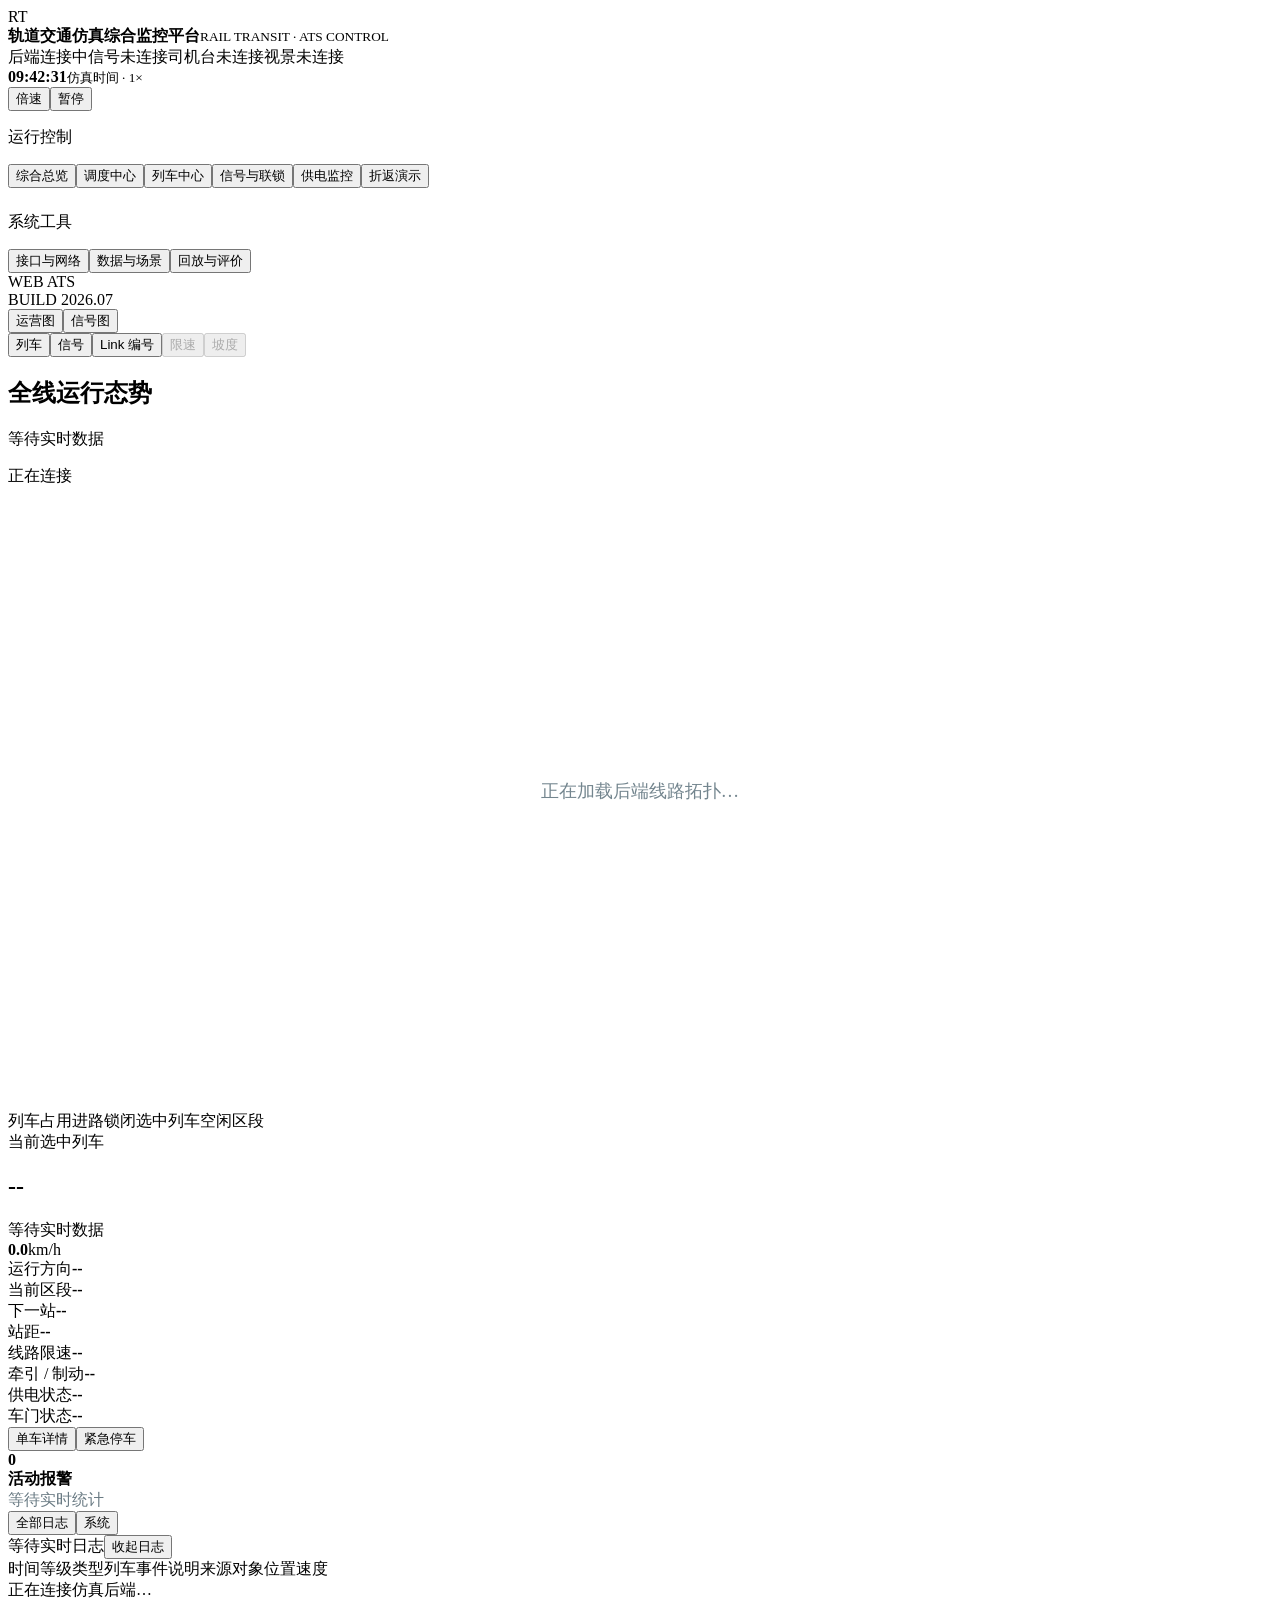
==== commit a7e98306: "完善视景对齐、信号联锁与司机台联调" ====
--- a/web-ats/index.html
+++ b/web-ats/index.html
@@ -16,14 +16,14 @@
       <div class="system-strip">
         <span id="backendStatus"><i class="dot off"></i>后端连接中</span><span id="signalStatus"><i class="dot off"></i>信号未连接</span><span id="plcStatus"><i class="dot off"></i>司机台未连接</span><span id="visionStatus"><i class="dot off"></i>视景未连接</span>
       </div>
-      <div class="top-actions"><div class="clock"><strong id="clock">09:42:31</strong><small>仿真时间 · <span id="rate">5×</span></small></div><button class="button" id="speedBtn">倍速</button><button class="button" id="pauseBtn">暂停</button></div>
+      <div class="top-actions"><div class="clock"><strong id="clock">09:42:31</strong><small>仿真时间 · <span id="rate">1×</span></small></div><button class="button" id="speedBtn">倍速</button><button class="button" id="pauseBtn">暂停</button></div>
     </header>
 
     <section class="workspace">
       <aside class="sidebar">
         <p class="section-label">运行控制</p>
         <nav class="nav" aria-label="运行控制">
-          <button class="active" data-page="overview" aria-current="page">综合总览</button><button data-page="dispatch">调度中心</button><button data-page="train">列车中心</button><button data-page="signal">信号与联锁</button><button data-page="power">供电监控</button>
+          <button class="active" data-page="overview" aria-current="page">综合总览</button><button data-page="dispatch">调度中心</button><button data-page="train">列车中心</button><button data-page="signal">信号与联锁</button><button data-page="power">供电监控</button><button data-page="demo">折返演示</button>
         </nav>
         <p class="section-label" style="margin-top:24px">系统工具</p>
         <nav class="nav" aria-label="系统工具"><button data-page="interface">接口与网络</button><button data-page="scene">数据与场景</button><button data-page="replay">回放与评价</button></nav>
@@ -68,6 +68,7 @@
   <script src="/scripts/replay-center.js"></script>
   <script src="/scripts/power-center.js"></script>
   <script src="/scripts/cab-center.js"></script>
+  <script src="/scripts/demo-map.js"></script>
   <script src="/scripts/app.js"></script>
 
 </body>
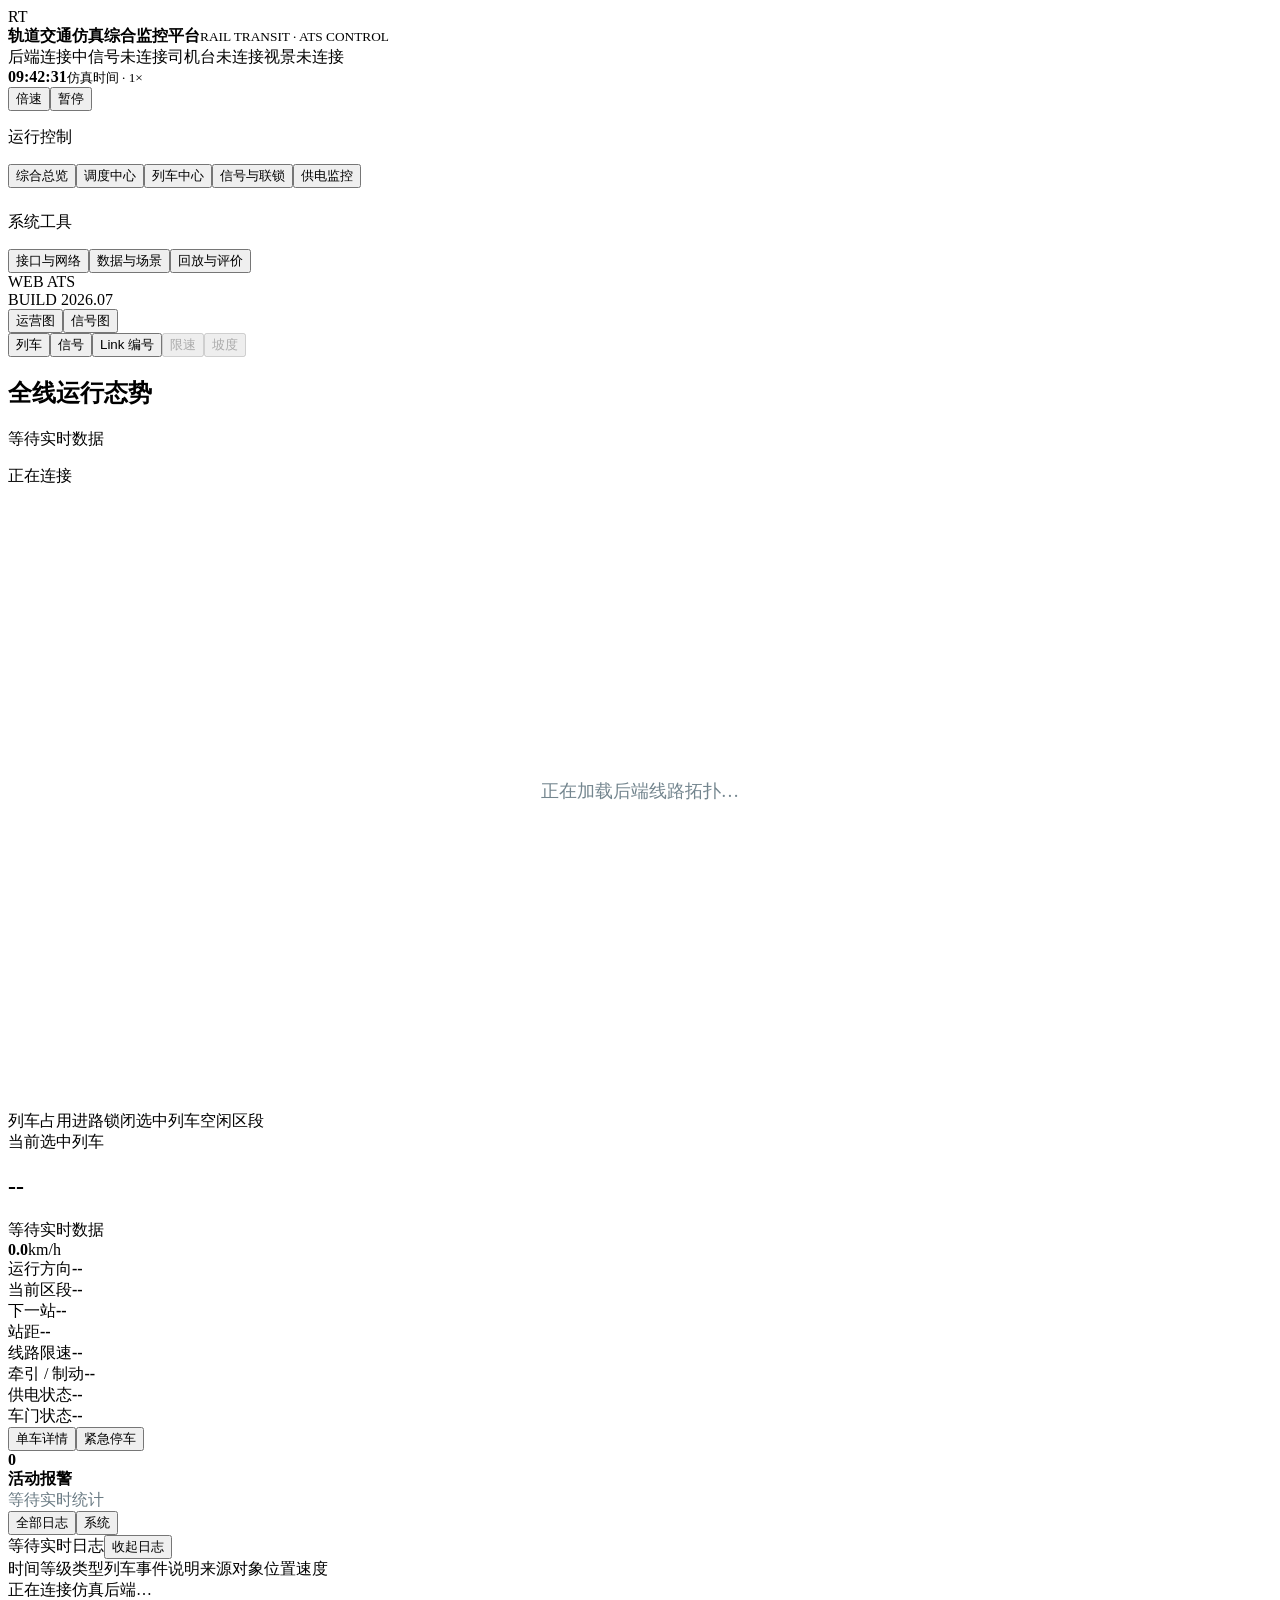
==== commit dd17378c: "修复速度与视景同步问题，校准停车位置并移除折返演示" ====
--- a/web-ats/index.html
+++ b/web-ats/index.html
@@ -23,7 +23,7 @@
       <aside class="sidebar">
         <p class="section-label">运行控制</p>
         <nav class="nav" aria-label="运行控制">
-          <button class="active" data-page="overview" aria-current="page">综合总览</button><button data-page="dispatch">调度中心</button><button data-page="train">列车中心</button><button data-page="signal">信号与联锁</button><button data-page="power">供电监控</button><button data-page="demo">折返演示</button>
+          <button class="active" data-page="overview" aria-current="page">综合总览</button><button data-page="dispatch">调度中心</button><button data-page="train">列车中心</button><button data-page="signal">信号与联锁</button><button data-page="power">供电监控</button>
         </nav>
         <p class="section-label" style="margin-top:24px">系统工具</p>
         <nav class="nav" aria-label="系统工具"><button data-page="interface">接口与网络</button><button data-page="scene">数据与场景</button><button data-page="replay">回放与评价</button></nav>
@@ -68,7 +68,6 @@
   <script src="/scripts/replay-center.js"></script>
   <script src="/scripts/power-center.js"></script>
   <script src="/scripts/cab-center.js"></script>
-  <script src="/scripts/demo-map.js"></script>
   <script src="/scripts/app.js"></script>
 
 </body>
